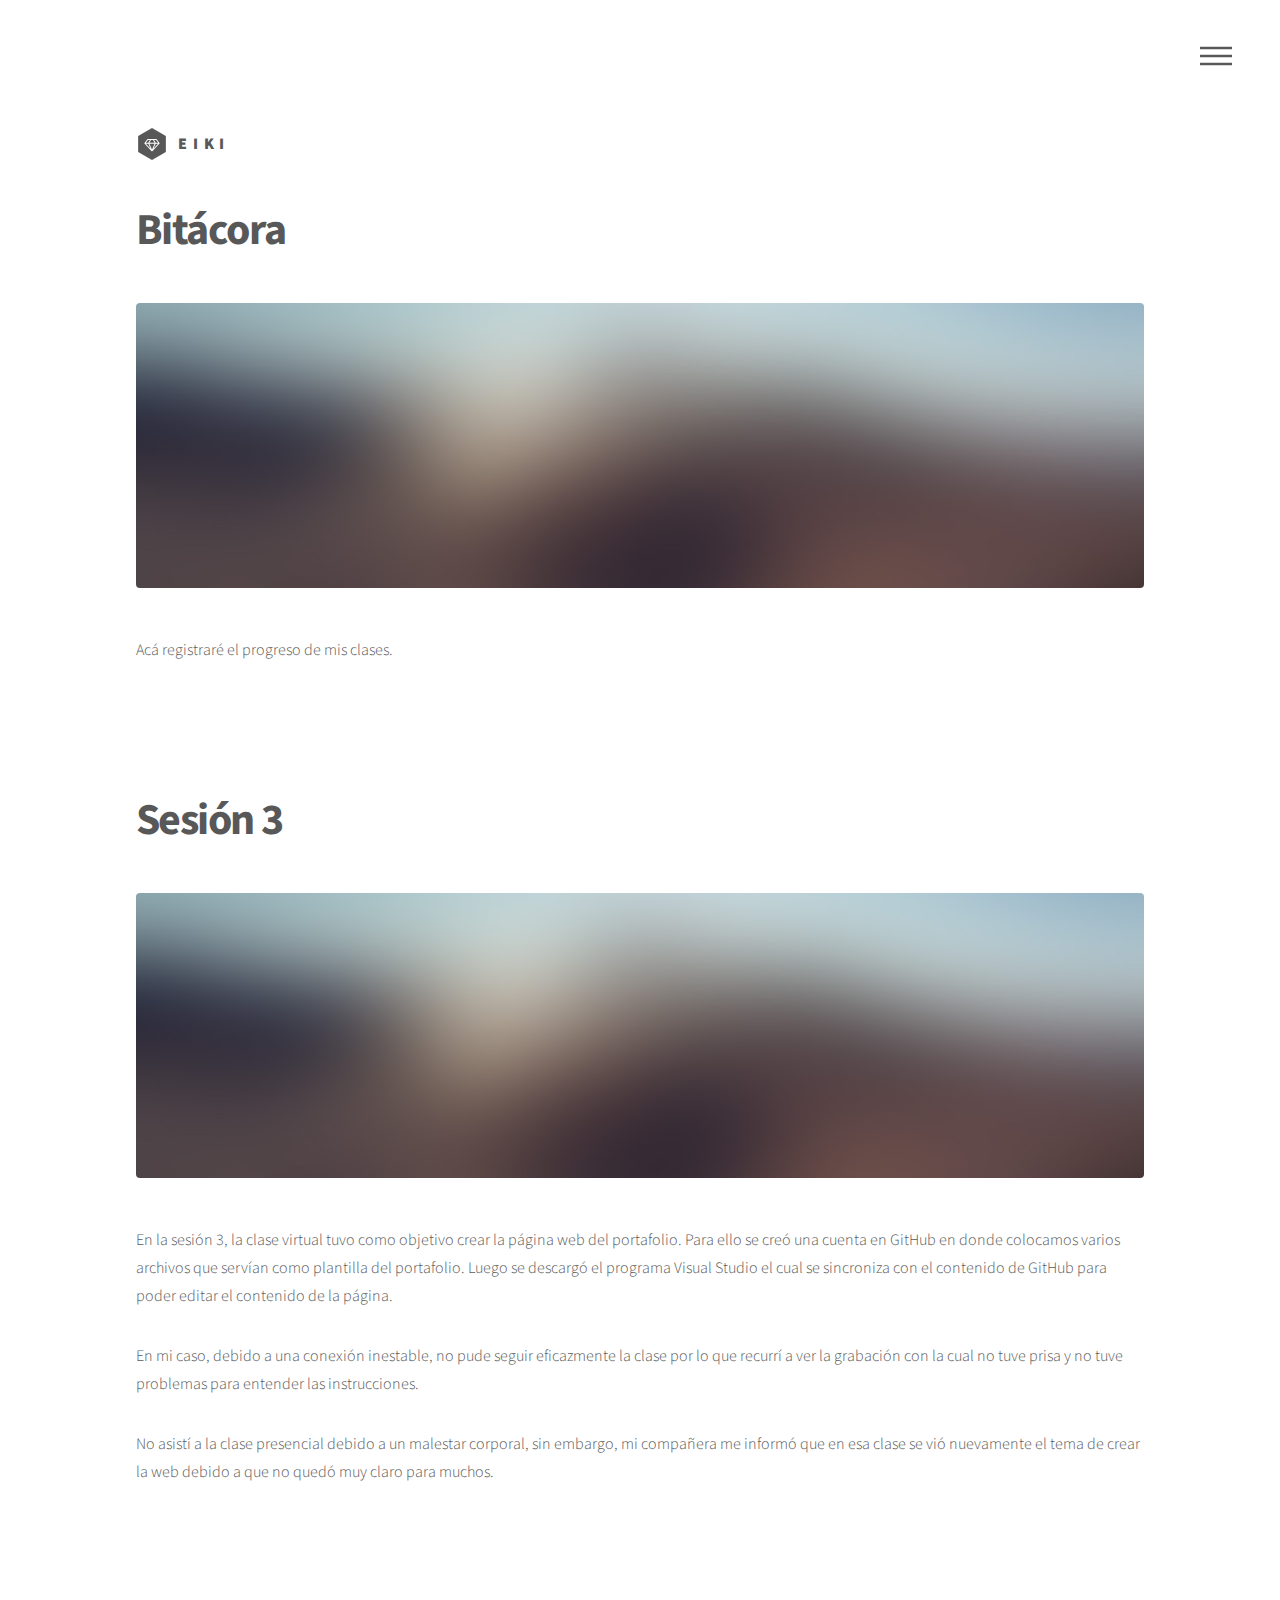
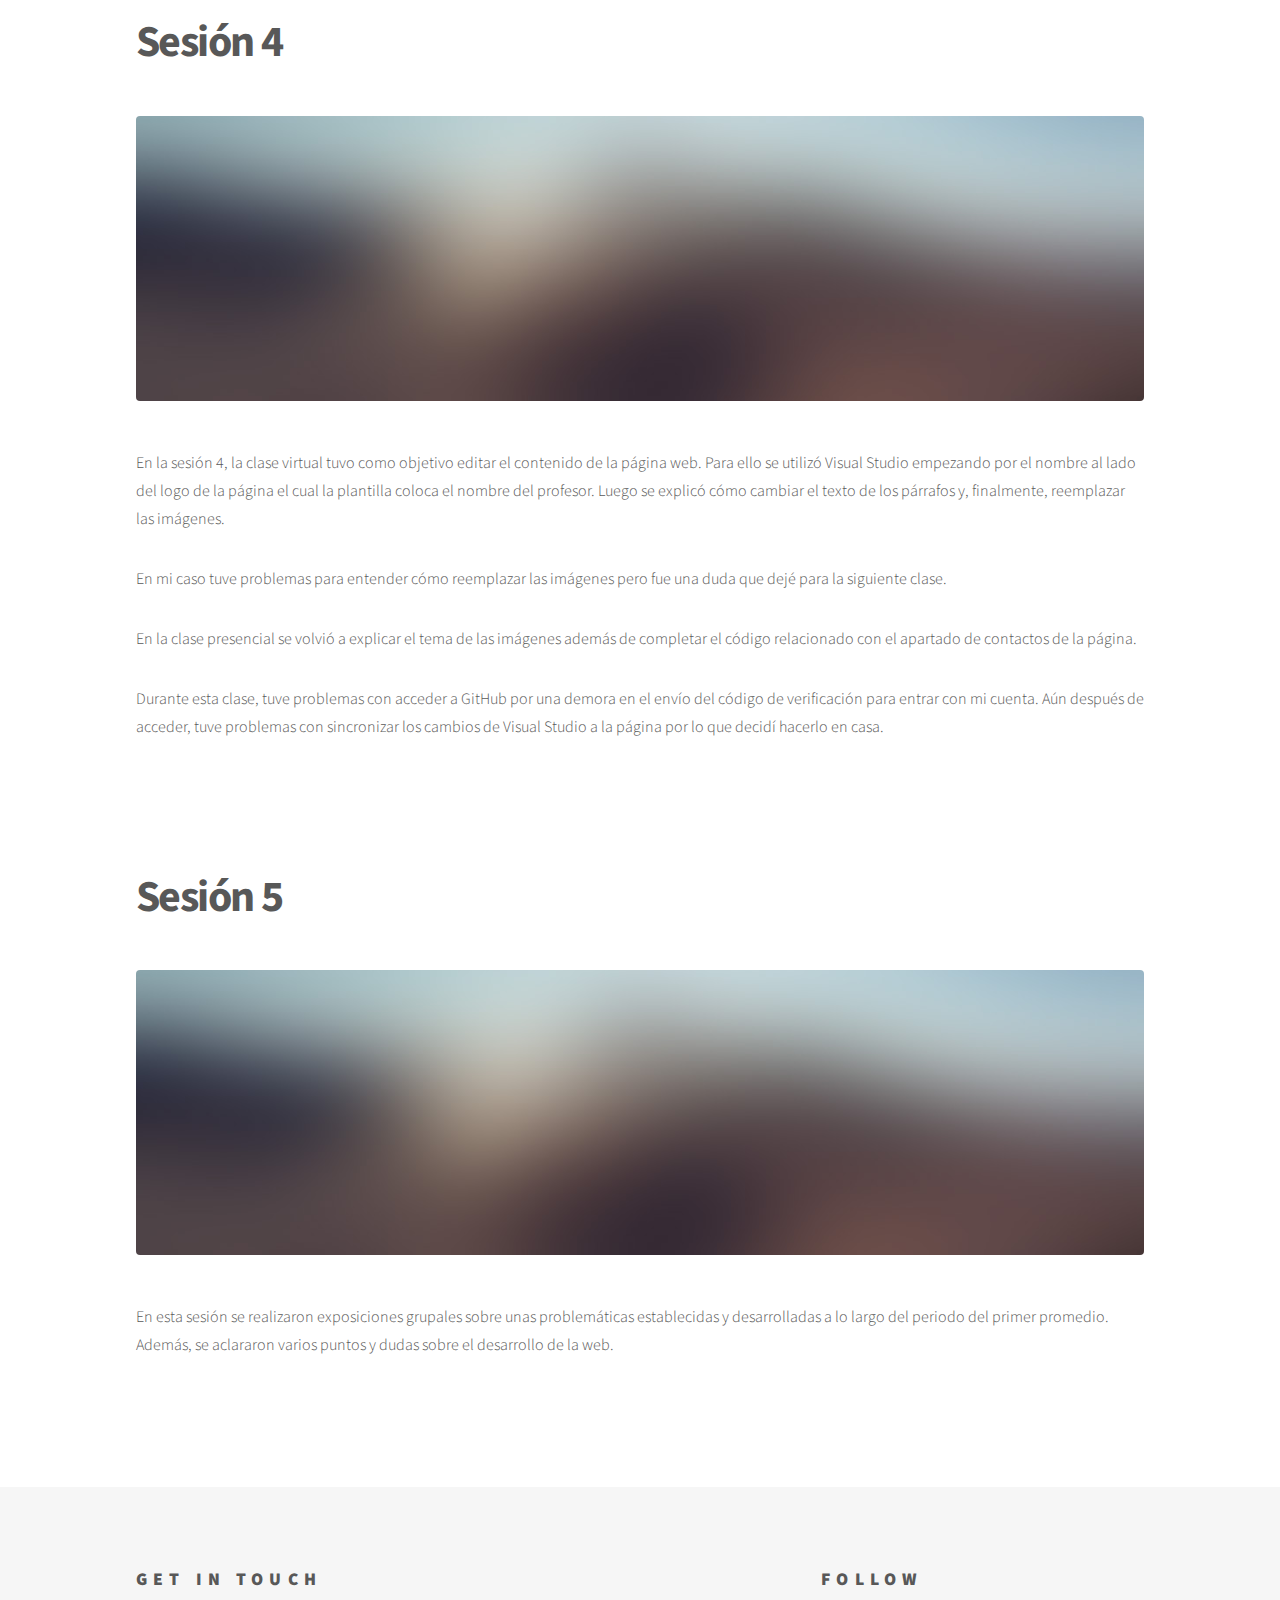
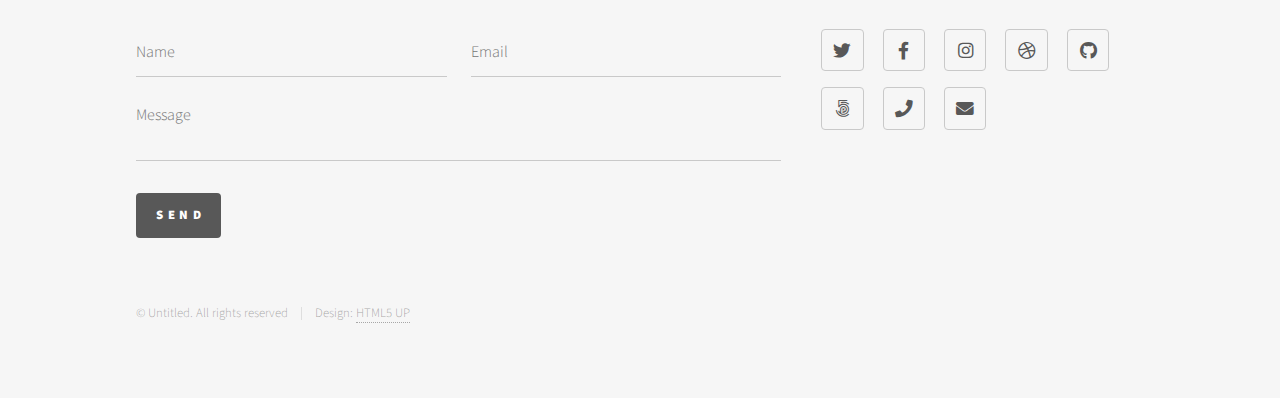
==== Bitácora.html @ edc9b275 "a" ====
<!DOCTYPE HTML>
<!--
	Phantom by HTML5 UP
	html5up.net | @ajlkn
	Free for personal and commercial use under the CCA 3.0 license (html5up.net/license)
-->
<html>
	<head>
		<title>Bitácora</title>
		<meta charset="utf-8" />
		<meta name="viewport" content="width=device-width, initial-scale=1, user-scalable=no" />
		<link rel="stylesheet" href="assets/css/main.css" />
		<noscript><link rel="stylesheet" href="assets/css/noscript.css" /></noscript>
	</head>
	<body class="is-preload">
		<!-- Wrapper -->
			<div id="wrapper">

				<!-- Header -->
					<header id="header">
						<div class="inner">

							<!-- Logo -->
								<a href="index.html" class="logo">
									<span class="symbol"><img src="images/logo.svg" alt="" /></span><span class="title">EIKI</span>
								</a>

							<!-- Nav -->
								<nav>
									<ul>
										<li><a href="#menu">Menu</a></li>
									</ul>
								</nav>

						</div>
					</header>

				<!-- Menu -->
					<nav id="menu">
						<h2>Menu</h2>
						<ul>
							<li><a href="index.html">Home</a></li>
							<li><a href="sobremi.html">Sobre mi</a></li>
							<li><a href="Bitácora.html">Bitácora</a></li>
							<li><a href="Proyectos.html">Proyectos</a></li>
							<li><a href="Contacto.html">Contacto</a></li>
						</ul>
					</nav>

				<!-- Main -->
					<div id="main">
						<div class="inner">
							<h1>Bitácora</h1>
							<span class="image main"><img src="images/pic13.jpg" alt="" /></span>
							<p>Acá registraré el progreso de mis clases.</p>
						</div>
					</div>
					<!-- Main -->
					<div id="main">
						<div class="inner">
							<h1>Sesión 3</h1>
							<span class="image main"><img src="images/pic13.jpg" alt="" /></span>
							<p>En la sesión 3, la clase virtual tuvo como objetivo crear la página web del portafolio. Para ello se creó una cuenta en GitHub en donde colocamos varios archivos que servían como plantilla del portafolio. Luego se descargó el programa Visual Studio el cual se sincroniza con el contenido de GitHub para poder editar el contenido de la página. </p>
							<p>En mi caso, debido a una conexión inestable, no pude seguir eficazmente la clase por lo que recurrí a ver la grabación con la cual no tuve prisa y no tuve problemas para entender las instrucciones.</p>
							<p>No asistí a la clase presencial debido a un malestar corporal, sin embargo, mi compañera me informó que en esa clase se vió nuevamente el tema de crear la web debido a que no quedó muy claro para muchos.	</p>
						</div>
					</div>
					<!-- Main -->
					<div id="main">
						<div class="inner">
							<h1>Sesión 4</h1>
							<span class="image main"><img src="images/pic13.jpg" alt="" /></span>
							<p>En la sesión 4, la clase virtual tuvo como objetivo editar el contenido de la página web. Para ello se utilizó Visual Studio empezando por el nombre al lado del logo de la página el cual la plantilla coloca el nombre del profesor. Luego se explicó cómo cambiar el texto de los párrafos y, finalmente, reemplazar las imágenes.</p>
							<p>En mi caso tuve problemas para entender cómo reemplazar las imágenes pero fue una duda que dejé para la siguiente clase.</p>
							<p>En la clase presencial se volvió a explicar el tema de las imágenes además de completar el código relacionado con el apartado de contactos de la página.</p>
							<p>Durante esta clase, tuve problemas con acceder a GitHub por una demora en el envío del código de verificación para entrar con mi cuenta. Aún después de acceder, tuve problemas con sincronizar los cambios de Visual Studio a la página por lo que decidí hacerlo en casa.</p>
						</div>
					</div>
					<!-- Main -->
					<div id="main">
						<div class="inner">
							<h1>Sesión 5</h1>
							<span class="image main"><img src="images/pic13.jpg" alt="" /></span>
							<p>En esta sesión se realizaron exposiciones grupales sobre unas problemáticas establecidas y desarrolladas a lo largo del periodo del primer promedio. Además, se aclararon varios puntos y dudas sobre el desarrollo de la web.</p>
						</div>
					</div>

				<!-- Footer -->
					<footer id="footer">
						<div class="inner">
							<section>
								<h2>Get in touch</h2>
								<form method="post" action="#">
									<div class="fields">
										<div class="field half">
											<input type="text" name="name" id="name" placeholder="Name" />
										</div>
										<div class="field half">
											<input type="email" name="email" id="email" placeholder="Email" />
										</div>
										<div class="field">
											<textarea name="message" id="message" placeholder="Message"></textarea>
										</div>
									</div>
									<ul class="actions">
										<li><input type="submit" value="Send" class="primary" /></li>
									</ul>
								</form>
							</section>
							<section>
								<h2>Follow</h2>
								<ul class="icons">
									<li><a href="#" class="icon brands style2 fa-twitter"><span class="label">Twitter</span></a></li>
									<li><a href="#" class="icon brands style2 fa-facebook-f"><span class="label">Facebook</span></a></li>
									<li><a href="#" class="icon brands style2 fa-instagram"><span class="label">Instagram</span></a></li>
									<li><a href="#" class="icon brands style2 fa-dribbble"><span class="label">Dribbble</span></a></li>
									<li><a href="#" class="icon brands style2 fa-github"><span class="label">GitHub</span></a></li>
									<li><a href="#" class="icon brands style2 fa-500px"><span class="label">500px</span></a></li>
									<li><a href="#" class="icon solid style2 fa-phone"><span class="label">Phone</span></a></li>
									<li><a href="#" class="icon solid style2 fa-envelope"><span class="label">Email</span></a></li>
								</ul>
							</section>
							<ul class="copyright">
								<li>&copy; Untitled. All rights reserved</li><li>Design: <a href="http://html5up.net">HTML5 UP</a></li>
							</ul>
						</div>
					</footer>

			</div>

		<!-- Scripts -->
			<script src="assets/js/jquery.min.js"></script>
			<script src="assets/js/browser.min.js"></script>
			<script src="assets/js/breakpoints.min.js"></script>
			<script src="assets/js/util.js"></script>
			<script src="assets/js/main.js"></script>

	</body>
</html>
---- assets/css/main.css ----
@import url(fontawesome-all.min.css);
@import url("https://fonts.googleapis.com/css?family=Source+Sans+Pro:300,700,900");

/*
	Phantom by HTML5 UP
	html5up.net | @ajlkn
	Free for personal and commercial use under the CCA 3.0 license (html5up.net/license)
*/

html, body, div, span, applet, object,
iframe, h1, h2, h3, h4, h5, h6, p, blockquote,
pre, a, abbr, acronym, address, big, cite,
code, del, dfn, em, img, ins, kbd, q, s, samp,
small, strike, strong, sub, sup, tt, var, b,
u, i, center, dl, dt, dd, ol, ul, li, fieldset,
form, label, legend, table, caption, tbody,
tfoot, thead, tr, th, td, article, aside,
canvas, details, embed, figure, figcaption,
footer, header, hgroup, menu, nav, output, ruby,
section, summary, time, mark, audio, video {
	margin: 0;
	padding: 0;
	border: 0;
	font-size: 100%;
	font: inherit;
	vertical-align: baseline;}

article, aside, details, figcaption, figure,
footer, header, hgroup, menu, nav, section {
	display: block;}

body {
	line-height: 1;
}

ol, ul {
	list-style: none;
}

blockquote, q {
	quotes: none;
}

	blockquote:before, blockquote:after, q:before, q:after {
		content: '';
		content: none;
	}

table {
	border-collapse: collapse;
	border-spacing: 0;
}

body {
	-webkit-text-size-adjust: none;
}

mark {
	background-color: transparent;
	color: inherit;
}

input::-moz-focus-inner {
	border: 0;
	padding: 0;
}

input, select, textarea {
	-moz-appearance: none;
	-webkit-appearance: none;
	-ms-appearance: none;
	appearance: none;
}

/* Basic */

	@-ms-viewport {
		width: device-width;
	}

	body {
		-ms-overflow-style: scrollbar;
	}

	@media screen and (max-width: 480px) {

		html, body {
			min-width: 320px;
		}

	}

	html {
		box-sizing: border-box;
	}

	*, *:before, *:after {
		box-sizing: inherit;
	}

	body {
		background: #ffffff;
	}

		body.is-preload *, body.is-preload *:before, body.is-preload *:after {
			-moz-animation: none !important;
			-webkit-animation: none !important;
			-ms-animation: none !important;
			animation: none !important;
			-moz-transition: none !important;
			-webkit-transition: none !important;
			-ms-transition: none !important;
			transition: none !important;
		}

/* Type */

	body, input, select, textarea {
		color: #585858;
		font-family: "Source Sans Pro", Helvetica, sans-serif;
		font-size: 16pt;
		font-weight: 300;
		line-height: 1.75;
	}

		@media screen and (max-width: 1680px) {

			body, input, select, textarea {
				font-size: 14pt;
			}

		}

		@media screen and (max-width: 1280px) {

			body, input, select, textarea {
				font-size: 12pt;
			}

		}

	a {
		-moz-transition: border-bottom-color 0.2s ease, color 0.2s ease;
		-webkit-transition: border-bottom-color 0.2s ease, color 0.2s ease;
		-ms-transition: border-bottom-color 0.2s ease, color 0.2s ease;
		transition: border-bottom-color 0.2s ease, color 0.2s ease;
		text-decoration: none;
		color: #585858;
		border-bottom: dotted 1px rgba(88, 88, 88, 0.5);
	}

		a:hover {
			border-bottom-color: transparent;
			color: #f2849e !important;
		}

	strong, b {
		font-weight: 900;
	}

	em, i {
		font-style: italic;
	}

	p {
		margin: 0 0 2em 0;
	}

	h1 {
		font-size: 2.75em;
		font-weight: 700;
		line-height: 1.3;
		margin: 0 0 1em 0;
		letter-spacing: -0.035em;
	}

		h1 a {
			color: inherit;
		}

		@media screen and (max-width: 736px) {

			h1 {
				font-size: 2em;
				margin: 0 0 1em 0;
			}

		}

		@media screen and (max-width: 360px) {

			h1 {
				font-size: 1.75em;
			}

		}

	h2, h3, h4, h5, h6 {
		font-weight: 900;
		line-height: 1.5;
		margin: 0 0 2em 0;
		text-transform: uppercase;
		letter-spacing: 0.35em;
	}

		h2 a, h3 a, h4 a, h5 a, h6 a {
			color: inherit;
		}

	h2 {
		font-size: 1.1em;
	}

	h3 {
		font-size: 1em;
	}

	h4 {
		font-size: 0.8em;
	}

	h5 {
		font-size: 0.8em;
	}

	h6 {
		font-size: 0.8em;
	}

	@media screen and (max-width: 980px) {

		h1 br, h2 br, h3 br, h4 br, h5 br, h6 br {
			display: none;
		}

	}

	@media screen and (max-width: 736px) {

		h2 {
			font-size: 1em;
		}

		h3 {
			font-size: 0.8em;
		}

	}

	sub {
		font-size: 0.8em;
		position: relative;
		top: 0.5em;
	}

	sup {
		font-size: 0.8em;
		position: relative;
		top: -0.5em;
	}

	blockquote {
		border-left: solid 4px #c9c9c9;
		font-style: italic;
		margin: 0 0 2em 0;
		padding: 0.5em 0 0.5em 2em;
	}

	code {
		background: rgba(144, 144, 144, 0.075);
		border-radius: 4px;
		border: solid 1px #c9c9c9;
		font-family: "Courier New", monospace;
		font-size: 0.9em;
		margin: 0 0.25em;
		padding: 0.25em 0.65em;
	}

	pre {
		-webkit-overflow-scrolling: touch;
		font-family: "Courier New", monospace;
		font-size: 0.9em;
		margin: 0 0 2em 0;
	}

		pre code {
			display: block;
			line-height: 1.75;
			padding: 1em 1.5em;
			overflow-x: auto;
		}

	hr {
		border: 0;
		border-bottom: solid 1px #c9c9c9;
		margin: 2em 0;
	}

		hr.major {
			margin: 3em 0;
		}

	.align-left {
		text-align: left;
	}

	.align-center {
		text-align: center;
	}

	.align-right {
		text-align: right;
	}

/* Row */

	.row {
		display: flex;
		flex-wrap: wrap;
		box-sizing: border-box;
		align-items: stretch;
	}

		.row > * {
			box-sizing: border-box;
		}

		.row.gtr-uniform > * > :last-child {
			margin-bottom: 0;
		}

		.row.aln-left {
			justify-content: flex-start;
		}

		.row.aln-center {
			justify-content: center;
		}

		.row.aln-right {
			justify-content: flex-end;
		}

		.row.aln-top {
			align-items: flex-start;
		}

		.row.aln-middle {
			align-items: center;
		}

		.row.aln-bottom {
			align-items: flex-end;
		}

		.row > .imp {
			order: -1;
		}

		.row > .col-1 {
			width: 8.33333%;
		}

		.row > .off-1 {
			margin-left: 8.33333%;
		}

		.row > .col-2 {
			width: 16.66667%;
		}

		.row > .off-2 {
			margin-left: 16.66667%;
		}

		.row > .col-3 {
			width: 25%;
		}

		.row > .off-3 {
			margin-left: 25%;
		}

		.row > .col-4 {
			width: 33.33333%;
		}

		.row > .off-4 {
			margin-left: 33.33333%;
		}

		.row > .col-5 {
			width: 41.66667%;
		}

		.row > .off-5 {
			margin-left: 41.66667%;
		}

		.row > .col-6 {
			width: 50%;
		}

		.row > .off-6 {
			margin-left: 50%;
		}

		.row > .col-7 {
			width: 58.33333%;
		}

		.row > .off-7 {
			margin-left: 58.33333%;
		}

		.row > .col-8 {
			width: 66.66667%;
		}

		.row > .off-8 {
			margin-left: 66.66667%;
		}

		.row > .col-9 {
			width: 75%;
		}

		.row > .off-9 {
			margin-left: 75%;
		}

		.row > .col-10 {
			width: 83.33333%;
		}

		.row > .off-10 {
			margin-left: 83.33333%;
		}

		.row > .col-11 {
			width: 91.66667%;
		}

		.row > .off-11 {
			margin-left: 91.66667%;
		}

		.row > .col-12 {
			width: 100%;
		}

		.row > .off-12 {
			margin-left: 100%;
		}

		.row.gtr-0 {
			margin-top: 0;
			margin-left: 0em;
		}

			.row.gtr-0 > * {
				padding: 0 0 0 0em;
			}

			.row.gtr-0.gtr-uniform {
				margin-top: 0em;
			}

				.row.gtr-0.gtr-uniform > * {
					padding-top: 0em;
				}

		.row.gtr-25 {
			margin-top: 0;
			margin-left: -0.5em;
		}

			.row.gtr-25 > * {
				padding: 0 0 0 0.5em;
			}

			.row.gtr-25.gtr-uniform {
				margin-top: -0.5em;
			}

				.row.gtr-25.gtr-uniform > * {
					padding-top: 0.5em;
				}

		.row.gtr-50 {
			margin-top: 0;
			margin-left: -1em;
		}

			.row.gtr-50 > * {
				padding: 0 0 0 1em;
			}

			.row.gtr-50.gtr-uniform {
				margin-top: -1em;
			}

				.row.gtr-50.gtr-uniform > * {
					padding-top: 1em;
				}

		.row {
			margin-top: 0;
			margin-left: -2em;
		}

			.row > * {
				padding: 0 0 0 2em;
			}

			.row.gtr-uniform {
				margin-top: -2em;
			}

				.row.gtr-uniform > * {
					padding-top: 2em;
				}

		.row.gtr-150 {
			margin-top: 0;
			margin-left: -3em;
		}

			.row.gtr-150 > * {
				padding: 0 0 0 3em;
			}

			.row.gtr-150.gtr-uniform {
				margin-top: -3em;
			}

				.row.gtr-150.gtr-uniform > * {
					padding-top: 3em;
				}

		.row.gtr-200 {
			margin-top: 0;
			margin-left: -4em;
		}

			.row.gtr-200 > * {
				padding: 0 0 0 4em;
			}

			.row.gtr-200.gtr-uniform {
				margin-top: -4em;
			}

				.row.gtr-200.gtr-uniform > * {
					padding-top: 4em;
				}

		@media screen and (max-width: 1680px) {

			.row {
				display: flex;
				flex-wrap: wrap;
				box-sizing: border-box;
				align-items: stretch;
			}

				.row > * {
					box-sizing: border-box;
				}

				.row.gtr-uniform > * > :last-child {
					margin-bottom: 0;
				}

				.row.aln-left {
					justify-content: flex-start;
				}

				.row.aln-center {
					justify-content: center;
				}

				.row.aln-right {
					justify-content: flex-end;
				}

				.row.aln-top {
					align-items: flex-start;
				}

				.row.aln-middle {
					align-items: center;
				}

				.row.aln-bottom {
					align-items: flex-end;
				}

				.row > .imp-xlarge {
					order: -1;
				}

				.row > .col-1-xlarge {
					width: 8.33333%;
				}

				.row > .off-1-xlarge {
					margin-left: 8.33333%;
				}

				.row > .col-2-xlarge {
					width: 16.66667%;
				}

				.row > .off-2-xlarge {
					margin-left: 16.66667%;
				}

				.row > .col-3-xlarge {
					width: 25%;
				}

				.row > .off-3-xlarge {
					margin-left: 25%;
				}

				.row > .col-4-xlarge {
					width: 33.33333%;
				}

				.row > .off-4-xlarge {
					margin-left: 33.33333%;
				}

				.row > .col-5-xlarge {
					width: 41.66667%;
				}

				.row > .off-5-xlarge {
					margin-left: 41.66667%;
				}

				.row > .col-6-xlarge {
					width: 50%;
				}

				.row > .off-6-xlarge {
					margin-left: 50%;
				}

				.row > .col-7-xlarge {
					width: 58.33333%;
				}

				.row > .off-7-xlarge {
					margin-left: 58.33333%;
				}

				.row > .col-8-xlarge {
					width: 66.66667%;
				}

				.row > .off-8-xlarge {
					margin-left: 66.66667%;
				}

				.row > .col-9-xlarge {
					width: 75%;
				}

				.row > .off-9-xlarge {
					margin-left: 75%;
				}

				.row > .col-10-xlarge {
					width: 83.33333%;
				}

				.row > .off-10-xlarge {
					margin-left: 83.33333%;
				}

				.row > .col-11-xlarge {
					width: 91.66667%;
				}

				.row > .off-11-xlarge {
					margin-left: 91.66667%;
				}

				.row > .col-12-xlarge {
					width: 100%;
				}

				.row > .off-12-xlarge {
					margin-left: 100%;
				}

				.row.gtr-0 {
					margin-top: 0;
					margin-left: 0em;
				}

					.row.gtr-0 > * {
						padding: 0 0 0 0em;
					}

					.row.gtr-0.gtr-uniform {
						margin-top: 0em;
					}

						.row.gtr-0.gtr-uniform > * {
							padding-top: 0em;
						}

				.row.gtr-25 {
					margin-top: 0;
					margin-left: -0.5em;
				}

					.row.gtr-25 > * {
						padding: 0 0 0 0.5em;
					}

					.row.gtr-25.gtr-uniform {
						margin-top: -0.5em;
					}

						.row.gtr-25.gtr-uniform > * {
							padding-top: 0.5em;
						}

				.row.gtr-50 {
					margin-top: 0;
					margin-left: -1em;
				}

					.row.gtr-50 > * {
						padding: 0 0 0 1em;
					}

					.row.gtr-50.gtr-uniform {
						margin-top: -1em;
					}

						.row.gtr-50.gtr-uniform > * {
							padding-top: 1em;
						}

				.row {
					margin-top: 0;
					margin-left: -2em;
				}

					.row > * {
						padding: 0 0 0 2em;
					}

					.row.gtr-uniform {
						margin-top: -2em;
					}

						.row.gtr-uniform > * {
							padding-top: 2em;
						}

				.row.gtr-150 {
					margin-top: 0;
					margin-left: -3em;
				}

					.row.gtr-150 > * {
						padding: 0 0 0 3em;
					}

					.row.gtr-150.gtr-uniform {
						margin-top: -3em;
					}

						.row.gtr-150.gtr-uniform > * {
							padding-top: 3em;
						}

				.row.gtr-200 {
					margin-top: 0;
					margin-left: -4em;
				}

					.row.gtr-200 > * {
						padding: 0 0 0 4em;
					}

					.row.gtr-200.gtr-uniform {
						margin-top: -4em;
					}

						.row.gtr-200.gtr-uniform > * {
							padding-top: 4em;
						}

		}

		@media screen and (max-width: 1280px) {

			.row {
				display: flex;
				flex-wrap: wrap;
				box-sizing: border-box;
				align-items: stretch;
			}

				.row > * {
					box-sizing: border-box;
				}

				.row.gtr-uniform > * > :last-child {
					margin-bottom: 0;
				}

				.row.aln-left {
					justify-content: flex-start;
				}

				.row.aln-center {
					justify-content: center;
				}

				.row.aln-right {
					justify-content: flex-end;
				}

				.row.aln-top {
					align-items: flex-start;
				}

				.row.aln-middle {
					align-items: center;
				}

				.row.aln-bottom {
					align-items: flex-end;
				}

				.row > .imp-large {
					order: -1;
				}

				.row > .col-1-large {
					width: 8.33333%;
				}

				.row > .off-1-large {
					margin-left: 8.33333%;
				}

				.row > .col-2-large {
					width: 16.66667%;
				}

				.row > .off-2-large {
					margin-left: 16.66667%;
				}

				.row > .col-3-large {
					width: 25%;
				}

				.row > .off-3-large {
					margin-left: 25%;
				}

				.row > .col-4-large {
					width: 33.33333%;
				}

				.row > .off-4-large {
					margin-left: 33.33333%;
				}

				.row > .col-5-large {
					width: 41.66667%;
				}

				.row > .off-5-large {
					margin-left: 41.66667%;
				}

				.row > .col-6-large {
					width: 50%;
				}

				.row > .off-6-large {
					margin-left: 50%;
				}

				.row > .col-7-large {
					width: 58.33333%;
				}

				.row > .off-7-large {
					margin-left: 58.33333%;
				}

				.row > .col-8-large {
					width: 66.66667%;
				}

				.row > .off-8-large {
					margin-left: 66.66667%;
				}

				.row > .col-9-large {
					width: 75%;
				}

				.row > .off-9-large {
					margin-left: 75%;
				}

				.row > .col-10-large {
					width: 83.33333%;
				}

				.row > .off-10-large {
					margin-left: 83.33333%;
				}

				.row > .col-11-large {
					width: 91.66667%;
				}

				.row > .off-11-large {
					margin-left: 91.66667%;
				}

				.row > .col-12-large {
					width: 100%;
				}

				.row > .off-12-large {
					margin-left: 100%;
				}

				.row.gtr-0 {
					margin-top: 0;
					margin-left: 0em;
				}

					.row.gtr-0 > * {
						padding: 0 0 0 0em;
					}

					.row.gtr-0.gtr-uniform {
						margin-top: 0em;
					}

						.row.gtr-0.gtr-uniform > * {
							padding-top: 0em;
						}

				.row.gtr-25 {
					margin-top: 0;
					margin-left: -0.5em;
				}

					.row.gtr-25 > * {
						padding: 0 0 0 0.5em;
					}

					.row.gtr-25.gtr-uniform {
						margin-top: -0.5em;
					}

						.row.gtr-25.gtr-uniform > * {
							padding-top: 0.5em;
						}

				.row.gtr-50 {
					margin-top: 0;
					margin-left: -1em;
				}

					.row.gtr-50 > * {
						padding: 0 0 0 1em;
					}

					.row.gtr-50.gtr-uniform {
						margin-top: -1em;
					}

						.row.gtr-50.gtr-uniform > * {
							padding-top: 1em;
						}

				.row {
					margin-top: 0;
					margin-left: -2em;
				}

					.row > * {
						padding: 0 0 0 2em;
					}

					.row.gtr-uniform {
						margin-top: -2em;
					}

						.row.gtr-uniform > * {
							padding-top: 2em;
						}

				.row.gtr-150 {
					margin-top: 0;
					margin-left: -3em;
				}

					.row.gtr-150 > * {
						padding: 0 0 0 3em;
					}

					.row.gtr-150.gtr-uniform {
						margin-top: -3em;
					}

						.row.gtr-150.gtr-uniform > * {
							padding-top: 3em;
						}

				.row.gtr-200 {
					margin-top: 0;
					margin-left: -4em;
				}

					.row.gtr-200 > * {
						padding: 0 0 0 4em;
					}

					.row.gtr-200.gtr-uniform {
						margin-top: -4em;
					}

						.row.gtr-200.gtr-uniform > * {
							padding-top: 4em;
						}

		}

		@media screen and (max-width: 980px) {

			.row {
				display: flex;
				flex-wrap: wrap;
				box-sizing: border-box;
				align-items: stretch;
			}

				.row > * {
					box-sizing: border-box;
				}

				.row.gtr-uniform > * > :last-child {
					margin-bottom: 0;
				}

				.row.aln-left {
					justify-content: flex-start;
				}

				.row.aln-center {
					justify-content: center;
				}

				.row.aln-right {
					justify-content: flex-end;
				}

				.row.aln-top {
					align-items: flex-start;
				}

				.row.aln-middle {
					align-items: center;
				}

				.row.aln-bottom {
					align-items: flex-end;
				}

				.row > .imp-medium {
					order: -1;
				}

				.row > .col-1-medium {
					width: 8.33333%;
				}

				.row > .off-1-medium {
					margin-left: 8.33333%;
				}

				.row > .col-2-medium {
					width: 16.66667%;
				}

				.row > .off-2-medium {
					margin-left: 16.66667%;
				}

				.row > .col-3-medium {
					width: 25%;
				}

				.row > .off-3-medium {
					margin-left: 25%;
				}

				.row > .col-4-medium {
					width: 33.33333%;
				}

				.row > .off-4-medium {
					margin-left: 33.33333%;
				}

				.row > .col-5-medium {
					width: 41.66667%;
				}

				.row > .off-5-medium {
					margin-left: 41.66667%;
				}

				.row > .col-6-medium {
					width: 50%;
				}

				.row > .off-6-medium {
					margin-left: 50%;
				}

				.row > .col-7-medium {
					width: 58.33333%;
				}

				.row > .off-7-medium {
					margin-left: 58.33333%;
				}

				.row > .col-8-medium {
					width: 66.66667%;
				}

				.row > .off-8-medium {
					margin-left: 66.66667%;
				}

				.row > .col-9-medium {
					width: 75%;
				}

				.row > .off-9-medium {
					margin-left: 75%;
				}

				.row > .col-10-medium {
					width: 83.33333%;
				}

				.row > .off-10-medium {
					margin-left: 83.33333%;
				}

				.row > .col-11-medium {
					width: 91.66667%;
				}

				.row > .off-11-medium {
					margin-left: 91.66667%;
				}

				.row > .col-12-medium {
					width: 100%;
				}

				.row > .off-12-medium {
					margin-left: 100%;
				}

				.row.gtr-0 {
					margin-top: 0;
					margin-left: 0em;
				}

					.row.gtr-0 > * {
						padding: 0 0 0 0em;
					}

					.row.gtr-0.gtr-uniform {
						margin-top: 0em;
					}

						.row.gtr-0.gtr-uniform > * {
							padding-top: 0em;
						}

				.row.gtr-25 {
					margin-top: 0;
					margin-left: -0.375em;
				}

					.row.gtr-25 > * {
						padding: 0 0 0 0.375em;
					}

					.row.gtr-25.gtr-uniform {
						margin-top: -0.375em;
					}

						.row.gtr-25.gtr-uniform > * {
							padding-top: 0.375em;
						}

				.row.gtr-50 {
					margin-top: 0;
					margin-left: -0.75em;
				}

					.row.gtr-50 > * {
						padding: 0 0 0 0.75em;
					}

					.row.gtr-50.gtr-uniform {
						margin-top: -0.75em;
					}

						.row.gtr-50.gtr-uniform > * {
							padding-top: 0.75em;
						}

				.row {
					margin-top: 0;
					margin-left: -1.5em;
				}

					.row > * {
						padding: 0 0 0 1.5em;
					}

					.row.gtr-uniform {
						margin-top: -1.5em;
					}

						.row.gtr-uniform > * {
							padding-top: 1.5em;
						}

				.row.gtr-150 {
					margin-top: 0;
					margin-left: -2.25em;
				}

					.row.gtr-150 > * {
						padding: 0 0 0 2.25em;
					}

					.row.gtr-150.gtr-uniform {
						margin-top: -2.25em;
					}

						.row.gtr-150.gtr-uniform > * {
							padding-top: 2.25em;
						}

				.row.gtr-200 {
					margin-top: 0;
					margin-left: -3em;
				}

					.row.gtr-200 > * {
						padding: 0 0 0 3em;
					}

					.row.gtr-200.gtr-uniform {
						margin-top: -3em;
					}

						.row.gtr-200.gtr-uniform > * {
							padding-top: 3em;
						}

		}

		@media screen and (max-width: 736px) {

			.row {
				display: flex;
				flex-wrap: wrap;
				box-sizing: border-box;
				align-items: stretch;
			}

				.row > * {
					box-sizing: border-box;
				}

				.row.gtr-uniform > * > :last-child {
					margin-bottom: 0;
				}

				.row.aln-left {
					justify-content: flex-start;
				}

				.row.aln-center {
					justify-content: center;
				}

				.row.aln-right {
					justify-content: flex-end;
				}

				.row.aln-top {
					align-items: flex-start;
				}

				.row.aln-middle {
					align-items: center;
				}

				.row.aln-bottom {
					align-items: flex-end;
				}

				.row > .imp-small {
					order: -1;
				}

				.row > .col-1-small {
					width: 8.33333%;
				}

				.row > .off-1-small {
					margin-left: 8.33333%;
				}

				.row > .col-2-small {
					width: 16.66667%;
				}

				.row > .off-2-small {
					margin-left: 16.66667%;
				}

				.row > .col-3-small {
					width: 25%;
				}

				.row > .off-3-small {
					margin-left: 25%;
				}

				.row > .col-4-small {
					width: 33.33333%;
				}

				.row > .off-4-small {
					margin-left: 33.33333%;
				}

				.row > .col-5-small {
					width: 41.66667%;
				}

				.row > .off-5-small {
					margin-left: 41.66667%;
				}

				.row > .col-6-small {
					width: 50%;
				}

				.row > .off-6-small {
					margin-left: 50%;
				}

				.row > .col-7-small {
					width: 58.33333%;
				}

				.row > .off-7-small {
					margin-left: 58.33333%;
				}

				.row > .col-8-small {
					width: 66.66667%;
				}

				.row > .off-8-small {
					margin-left: 66.66667%;
				}

				.row > .col-9-small {
					width: 75%;
				}

				.row > .off-9-small {
					margin-left: 75%;
				}

				.row > .col-10-small {
					width: 83.33333%;
				}

				.row > .off-10-small {
					margin-left: 83.33333%;
				}

				.row > .col-11-small {
					width: 91.66667%;
				}

				.row > .off-11-small {
					margin-left: 91.66667%;
				}

				.row > .col-12-small {
					width: 100%;
				}

				.row > .off-12-small {
					margin-left: 100%;
				}

				.row.gtr-0 {
					margin-top: 0;
					margin-left: 0em;
				}

					.row.gtr-0 > * {
						padding: 0 0 0 0em;
					}

					.row.gtr-0.gtr-uniform {
						margin-top: 0em;
					}

						.row.gtr-0.gtr-uniform > * {
							padding-top: 0em;
						}

				.row.gtr-25 {
					margin-top: 0;
					margin-left: -0.25em;
				}

					.row.gtr-25 > * {
						padding: 0 0 0 0.25em;
					}

					.row.gtr-25.gtr-uniform {
						margin-top: -0.25em;
					}

						.row.gtr-25.gtr-uniform > * {
							padding-top: 0.25em;
						}

				.row.gtr-50 {
					margin-top: 0;
					margin-left: -0.5em;
				}

					.row.gtr-50 > * {
						padding: 0 0 0 0.5em;
					}

					.row.gtr-50.gtr-uniform {
						margin-top: -0.5em;
					}

						.row.gtr-50.gtr-uniform > * {
							padding-top: 0.5em;
						}

				.row {
					margin-top: 0;
					margin-left: -1em;
				}

					.row > * {
						padding: 0 0 0 1em;
					}

					.row.gtr-uniform {
						margin-top: -1em;
					}

						.row.gtr-uniform > * {
							padding-top: 1em;
						}

				.row.gtr-150 {
					margin-top: 0;
					margin-left: -1.5em;
				}

					.row.gtr-150 > * {
						padding: 0 0 0 1.5em;
					}

					.row.gtr-150.gtr-uniform {
						margin-top: -1.5em;
					}

						.row.gtr-150.gtr-uniform > * {
							padding-top: 1.5em;
						}

				.row.gtr-200 {
					margin-top: 0;
					margin-left: -2em;
				}

					.row.gtr-200 > * {
						padding: 0 0 0 2em;
					}

					.row.gtr-200.gtr-uniform {
						margin-top: -2em;
					}

						.row.gtr-200.gtr-uniform > * {
							padding-top: 2em;
						}

		}

		@media screen and (max-width: 480px) {

			.row {
				display: flex;
				flex-wrap: wrap;
				box-sizing: border-box;
				align-items: stretch;
			}

				.row > * {
					box-sizing: border-box;
				}

				.row.gtr-uniform > * > :last-child {
					margin-bottom: 0;
				}

				.row.aln-left {
					justify-content: flex-start;
				}

				.row.aln-center {
					justify-content: center;
				}

				.row.aln-right {
					justify-content: flex-end;
				}

				.row.aln-top {
					align-items: flex-start;
				}

				.row.aln-middle {
					align-items: center;
				}

				.row.aln-bottom {
					align-items: flex-end;
				}

				.row > .imp-xsmall {
					order: -1;
				}

				.row > .col-1-xsmall {
					width: 8.33333%;
				}

				.row > .off-1-xsmall {
					margin-left: 8.33333%;
				}

				.row > .col-2-xsmall {
					width: 16.66667%;
				}

				.row > .off-2-xsmall {
					margin-left: 16.66667%;
				}

				.row > .col-3-xsmall {
					width: 25%;
				}

				.row > .off-3-xsmall {
					margin-left: 25%;
				}

				.row > .col-4-xsmall {
					width: 33.33333%;
				}

				.row > .off-4-xsmall {
					margin-left: 33.33333%;
				}

				.row > .col-5-xsmall {
					width: 41.66667%;
				}

				.row > .off-5-xsmall {
					margin-left: 41.66667%;
				}

				.row > .col-6-xsmall {
					width: 50%;
				}

				.row > .off-6-xsmall {
					margin-left: 50%;
				}

				.row > .col-7-xsmall {
					width: 58.33333%;
				}

				.row > .off-7-xsmall {
					margin-left: 58.33333%;
				}

				.row > .col-8-xsmall {
					width: 66.66667%;
				}

				.row > .off-8-xsmall {
					margin-left: 66.66667%;
				}

				.row > .col-9-xsmall {
					width: 75%;
				}

				.row > .off-9-xsmall {
					margin-left: 75%;
				}

				.row > .col-10-xsmall {
					width: 83.33333%;
				}

				.row > .off-10-xsmall {
					margin-left: 83.33333%;
				}

				.row > .col-11-xsmall {
					width: 91.66667%;
				}

				.row > .off-11-xsmall {
					margin-left: 91.66667%;
				}

				.row > .col-12-xsmall {
					width: 100%;
				}

				.row > .off-12-xsmall {
					margin-left: 100%;
				}

				.row.gtr-0 {
					margin-top: 0;
					margin-left: 0em;
				}

					.row.gtr-0 > * {
						padding: 0 0 0 0em;
					}

					.row.gtr-0.gtr-uniform {
						margin-top: 0em;
					}

						.row.gtr-0.gtr-uniform > * {
							padding-top: 0em;
						}

				.row.gtr-25 {
					margin-top: 0;
					margin-left: -0.25em;
				}

					.row.gtr-25 > * {
						padding: 0 0 0 0.25em;
					}

					.row.gtr-25.gtr-uniform {
						margin-top: -0.25em;
					}

						.row.gtr-25.gtr-uniform > * {
							padding-top: 0.25em;
						}

				.row.gtr-50 {
					margin-top: 0;
					margin-left: -0.5em;
				}

					.row.gtr-50 > * {
						padding: 0 0 0 0.5em;
					}

					.row.gtr-50.gtr-uniform {
						margin-top: -0.5em;
					}

						.row.gtr-50.gtr-uniform > * {
							padding-top: 0.5em;
						}

				.row {
					margin-top: 0;
					margin-left: -1em;
				}

					.row > * {
						padding: 0 0 0 1em;
					}

					.row.gtr-uniform {
						margin-top: -1em;
					}

						.row.gtr-uniform > * {
							padding-top: 1em;
						}

				.row.gtr-150 {
					margin-top: 0;
					margin-left: -1.5em;
				}

					.row.gtr-150 > * {
						padding: 0 0 0 1.5em;
					}

					.row.gtr-150.gtr-uniform {
						margin-top: -1.5em;
					}

						.row.gtr-150.gtr-uniform > * {
							padding-top: 1.5em;
						}

				.row.gtr-200 {
					margin-top: 0;
					margin-left: -2em;
				}

					.row.gtr-200 > * {
						padding: 0 0 0 2em;
					}

					.row.gtr-200.gtr-uniform {
						margin-top: -2em;
					}

						.row.gtr-200.gtr-uniform > * {
							padding-top: 2em;
						}

		}

/* Section/Article */

	section.special, article.special {
		text-align: center;
	}

	header p {
		margin-top: -1em;
	}

	@media screen and (max-width: 736px) {

		header p {
			margin-top: 0;
		}

	}

/* Icon */

	.icon {
		text-decoration: none;
		border-bottom: none;
		position: relative;
	}

		.icon:before {
			-moz-osx-font-smoothing: grayscale;
			-webkit-font-smoothing: antialiased;
			display: inline-block;
			font-style: normal;
			font-variant: normal;
			text-rendering: auto;
			line-height: 1;
			text-transform: none !important;
			font-family: 'Font Awesome 5 Free';
			font-weight: 400;
		}

		.icon > .label {
			display: none;
		}

		.icon:before {
			line-height: inherit;
		}

		.icon.solid:before {
			font-weight: 900;
		}

		.icon.brands:before {
			font-family: 'Font Awesome 5 Brands';
		}

		.icon.style2 {
			-moz-transition: background-color 0.2s ease-in-out, color 0.2s ease-in-out, border-color 0.2s ease-in-out;
			-webkit-transition: background-color 0.2s ease-in-out, color 0.2s ease-in-out, border-color 0.2s ease-in-out;
			-ms-transition: background-color 0.2s ease-in-out, color 0.2s ease-in-out, border-color 0.2s ease-in-out;
			transition: background-color 0.2s ease-in-out, color 0.2s ease-in-out, border-color 0.2s ease-in-out;
			background-color: transparent;
			border: solid 1px #c9c9c9;
			border-radius: 4px;
			width: 2.65em;
			height: 2.65em;
			display: inline-block;
			text-align: center;
			line-height: 2.65em;
			color: inherit;
		}

			.icon.style2:before {
				font-size: 1.1em;
			}

			.icon.style2:hover {
				color: #f2849e;
				border-color: #f2849e;
			}

			.icon.style2:active {
				background-color: rgba(242, 132, 158, 0.1);
			}

/* List */

	ol {
		list-style: decimal;
		margin: 0 0 2em 0;
		padding-left: 1.25em;
	}

		ol li {
			padding-left: 0.25em;
		}

	ul {
		list-style: disc;
		margin: 0 0 2em 0;
		padding-left: 1em;
	}

		ul li {
			padding-left: 0.5em;
		}

		ul.alt {
			list-style: none;
			padding-left: 0;
		}

			ul.alt li {
				border-top: solid 1px #c9c9c9;
				padding: 0.5em 0;
			}

				ul.alt li:first-child {
					border-top: 0;
					padding-top: 0;
				}

	dl {
		margin: 0 0 2em 0;
	}

		dl dt {
			display: block;
			font-weight: 900;
			margin: 0 0 1em 0;
		}

		dl dd {
			margin-left: 2em;
		}

/* Actions */

	ul.actions {
		display: -moz-flex;
		display: -webkit-flex;
		display: -ms-flex;
		display: flex;
		cursor: default;
		list-style: none;
		margin-left: -1em;
		padding-left: 0;
	}

		ul.actions li {
			padding: 0 0 0 1em;
			vertical-align: middle;
		}

		ul.actions.special {
			-moz-justify-content: center;
			-webkit-justify-content: center;
			-ms-justify-content: center;
			justify-content: center;
			width: 100%;
			margin-left: 0;
		}

			ul.actions.special li:first-child {
				padding-left: 0;
			}

		ul.actions.stacked {
			-moz-flex-direction: column;
			-webkit-flex-direction: column;
			-ms-flex-direction: column;
			flex-direction: column;
			margin-left: 0;
		}

			ul.actions.stacked li {
				padding: 1.3em 0 0 0;
			}

				ul.actions.stacked li:first-child {
					padding-top: 0;
				}

		ul.actions.fit {
			width: calc(100% + 1em);
		}

			ul.actions.fit li {
				-moz-flex-grow: 1;
				-webkit-flex-grow: 1;
				-ms-flex-grow: 1;
				flex-grow: 1;
				-moz-flex-shrink: 1;
				-webkit-flex-shrink: 1;
				-ms-flex-shrink: 1;
				flex-shrink: 1;
				width: 100%;
			}

				ul.actions.fit li > * {
					width: 100%;
				}

			ul.actions.fit.stacked {
				width: 100%;
			}

		@media screen and (max-width: 480px) {

			ul.actions:not(.fixed) {
				-moz-flex-direction: column;
				-webkit-flex-direction: column;
				-ms-flex-direction: column;
				flex-direction: column;
				margin-left: 0;
				width: 100% !important;
			}

				ul.actions:not(.fixed) li {
					-moz-flex-grow: 1;
					-webkit-flex-grow: 1;
					-ms-flex-grow: 1;
					flex-grow: 1;
					-moz-flex-shrink: 1;
					-webkit-flex-shrink: 1;
					-ms-flex-shrink: 1;
					flex-shrink: 1;
					padding: 1em 0 0 0;
					text-align: center;
					width: 100%;
				}

					ul.actions:not(.fixed) li > * {
						width: 100%;
					}

					ul.actions:not(.fixed) li:first-child {
						padding-top: 0;
					}

					ul.actions:not(.fixed) li input[type="submit"],
					ul.actions:not(.fixed) li input[type="reset"],
					ul.actions:not(.fixed) li input[type="button"],
					ul.actions:not(.fixed) li button,
					ul.actions:not(.fixed) li .button {
						width: 100%;
					}

						ul.actions:not(.fixed) li input[type="submit"].icon:before,
						ul.actions:not(.fixed) li input[type="reset"].icon:before,
						ul.actions:not(.fixed) li input[type="button"].icon:before,
						ul.actions:not(.fixed) li button.icon:before,
						ul.actions:not(.fixed) li .button.icon:before {
							margin-left: -0.5rem;
						}

		}

/* Icons */

	ul.icons {
		cursor: default;
		list-style: none;
		padding-left: 0;
		margin: -1em 0 2em -1em;
	}

		ul.icons li {
			display: inline-block;
			padding: 1em 0 0 1em;
		}

/* Form */

	form {
		margin: 0 0 2em 0;
		overflow-x: hidden;
	}

		form > :last-child {
			margin-bottom: 0;
		}

		form > .fields {
			display: -moz-flex;
			display: -webkit-flex;
			display: -ms-flex;
			display: flex;
			-moz-flex-wrap: wrap;
			-webkit-flex-wrap: wrap;
			-ms-flex-wrap: wrap;
			flex-wrap: wrap;
			width: calc(100% + 3em);
			margin: -1.5em 0 2em -1.5em;
		}

			form > .fields > .field {
				-moz-flex-grow: 0;
				-webkit-flex-grow: 0;
				-ms-flex-grow: 0;
				flex-grow: 0;
				-moz-flex-shrink: 0;
				-webkit-flex-shrink: 0;
				-ms-flex-shrink: 0;
				flex-shrink: 0;
				padding: 1.5em 0 0 1.5em;
				width: calc(100% - 1.5em);
			}

				form > .fields > .field.half {
					width: calc(50% - 0.75em);
				}

				form > .fields > .field.third {
					width: calc(100%/3 - 0.5em);
				}

				form > .fields > .field.quarter {
					width: calc(25% - 0.375em);
				}

		@media screen and (max-width: 480px) {

			form > .fields {
				width: calc(100% + 3em);
				margin: -1.5em 0 2em -1.5em;
			}

				form > .fields > .field {
					padding: 1.5em 0 0 1.5em;
					width: calc(100% - 1.5em);
				}

					form > .fields > .field.half {
						width: calc(100% - 1.5em);
					}

					form > .fields > .field.third {
						width: calc(100% - 1.5em);
					}

					form > .fields > .field.quarter {
						width: calc(100% - 1.5em);
					}

		}

	label {
		display: block;
		font-size: 0.9em;
		font-weight: 900;
		margin: 0 0 1em 0;
	}

	input[type="text"],
	input[type="password"],
	input[type="email"],
	input[type="tel"],
	select,
	textarea {
		-moz-appearance: none;
		-webkit-appearance: none;
		-ms-appearance: none;
		appearance: none;
		background-color: transparent;
		border: none;
		border-radius: 0;
		border-bottom: solid 1px #c9c9c9;
		color: inherit;
		display: block;
		outline: 0;
		padding: 0;
		text-decoration: none;
		width: 100%;
	}

		input[type="text"]:invalid,
		input[type="password"]:invalid,
		input[type="email"]:invalid,
		input[type="tel"]:invalid,
		select:invalid,
		textarea:invalid {
			box-shadow: none;
		}

		input[type="text"]:focus,
		input[type="password"]:focus,
		input[type="email"]:focus,
		input[type="tel"]:focus,
		select:focus,
		textarea:focus {
			border-bottom-color: #f2849e;
			box-shadow: inset 0 -1px 0 0 #f2849e;
		}

	select {
		background-image: url("data:image/svg+xml;charset=utf8,%3Csvg xmlns='http://www.w3.org/2000/svg' width='40' height='40' preserveAspectRatio='none' viewBox='0 0 40 40'%3E%3Cpath d='M9.4,12.3l10.4,10.4l10.4-10.4c0.2-0.2,0.5-0.4,0.9-0.4c0.3,0,0.6,0.1,0.9,0.4l3.3,3.3c0.2,0.2,0.4,0.5,0.4,0.9 c0,0.4-0.1,0.6-0.4,0.9L20.7,31.9c-0.2,0.2-0.5,0.4-0.9,0.4c-0.3,0-0.6-0.1-0.9-0.4L4.3,17.3c-0.2-0.2-0.4-0.5-0.4-0.9 c0-0.4,0.1-0.6,0.4-0.9l3.3-3.3c0.2-0.2,0.5-0.4,0.9-0.4S9.1,12.1,9.4,12.3z' fill='%23c9c9c9' /%3E%3C/svg%3E");
		background-size: 1.25rem;
		background-repeat: no-repeat;
		background-position: calc(100% - 1rem) center;
		height: 3em;
		padding-right: 3em;
		text-overflow: ellipsis;
	}

		select option {
			background: #ffffff;
		}

		select:focus::-ms-value {
			background-color: transparent;
		}

		select::-ms-expand {
			display: none;
		}

	input[type="text"],
	input[type="password"],
	input[type="email"],
	select {
		height: 3em;
	}

	textarea {
		padding: 0;
		min-height: 3.75em;
	}

	input[type="checkbox"],
	input[type="radio"] {
		-moz-appearance: none;
		-webkit-appearance: none;
		-ms-appearance: none;
		appearance: none;
		display: block;
		float: left;
		margin-right: -2em;
		opacity: 0;
		width: 1em;
		z-index: -1;
	}

		input[type="checkbox"] + label,
		input[type="radio"] + label {
			text-decoration: none;
			color: #585858;
			cursor: pointer;
			display: inline-block;
			font-size: 1em;
			font-weight: 300;
			padding-left: 2.55em;
			padding-right: 0.75em;
			position: relative;
		}

			input[type="checkbox"] + label:before,
			input[type="radio"] + label:before {
				-moz-osx-font-smoothing: grayscale;
				-webkit-font-smoothing: antialiased;
				display: inline-block;
				font-style: normal;
				font-variant: normal;
				text-rendering: auto;
				line-height: 1;
				text-transform: none !important;
				font-family: 'Font Awesome 5 Free';
				font-weight: 900;
			}

			input[type="checkbox"] + label:before,
			input[type="radio"] + label:before {
				border-radius: 4px;
				border: solid 1px #c9c9c9;
				content: '';
				display: inline-block;
				font-size: 0.8em;
				height: 2.25em;
				left: 0;
				line-height: 2.25em;
				position: absolute;
				text-align: center;
				top: 0;
				width: 2.25em;
			}

		input[type="checkbox"]:checked + label:before,
		input[type="radio"]:checked + label:before {
			background: #585858;
			border-color: #585858;
			color: #ffffff;
			content: '\f00c';
		}

		input[type="checkbox"]:focus + label:before,
		input[type="radio"]:focus + label:before {
			border-color: #f2849e;
			box-shadow: 0 0 0 1px #f2849e;
		}

	input[type="checkbox"] + label:before {
		border-radius: 4px;
	}

	input[type="radio"] + label:before {
		border-radius: 100%;
	}

/* Box */

	.box {
		border-radius: 4px;
		border: solid 1px #c9c9c9;
		margin-bottom: 2em;
		padding: 1.5em;
	}

		.box > :last-child,
		.box > :last-child > :last-child,
		.box > :last-child > :last-child > :last-child {
			margin-bottom: 0;
		}

		.box.alt {
			border: 0;
			border-radius: 0;
			padding: 0;
		}

/* Image */

	.image {
		border-radius: 4px;
		border: 0;
		display: inline-block;
		position: relative;
	}

		.image img {
			border-radius: 4px;
			display: block;
		}

		.image.left, .image.right {
			max-width: 40%;
		}

			.image.left img, .image.right img {
				width: 100%;
			}

		.image.left {
			float: left;
			padding: 0 1.5em 1em 0;
			top: 0.25em;
		}

		.image.right {
			float: right;
			padding: 0 0 1em 1.5em;
			top: 0.25em;
		}

		.image.fit {
			display: block;
			margin: 0 0 2em 0;
			width: 100%;
		}

			.image.fit img {
				width: 100%;
			}

		.image.main {
			display: block;
			margin: 0 0 3em 0;
			width: 100%;
		}

			.image.main img {
				width: 100%;
			}

			@media screen and (max-width: 736px) {

				.image.main {
					margin: 0 0 2em 0;
				}

			}

/* Table */

	.table-wrapper {
		-webkit-overflow-scrolling: touch;
		overflow-x: auto;
	}

	table {
		margin: 0 0 2em 0;
		width: 100%;
	}

		table tbody tr {
			border: solid 1px #c9c9c9;
			border-left: 0;
			border-right: 0;
		}

			table tbody tr:nth-child(2n + 1) {
				background-color: rgba(144, 144, 144, 0.075);
			}

		table td {
			padding: 0.75em 0.75em;
		}

		table th {
			font-size: 0.9em;
			font-weight: 900;
			padding: 0 0.75em 0.75em 0.75em;
			text-align: left;
		}

		table thead {
			border-bottom: solid 2px #c9c9c9;
		}

		table tfoot {
			border-top: solid 2px #c9c9c9;
		}

		table.alt {
			border-collapse: separate;
		}

			table.alt tbody tr td {
				border: solid 1px #c9c9c9;
				border-left-width: 0;
				border-top-width: 0;
			}

				table.alt tbody tr td:first-child {
					border-left-width: 1px;
				}

			table.alt tbody tr:first-child td {
				border-top-width: 1px;
			}

			table.alt thead {
				border-bottom: 0;
			}

			table.alt tfoot {
				border-top: 0;
			}

/* Button */

	input[type="submit"],
	input[type="reset"],
	input[type="button"],
	button,
	.button {
		-moz-appearance: none;
		-webkit-appearance: none;
		-ms-appearance: none;
		appearance: none;
		-moz-transition: background-color 0.2s ease-in-out, color 0.2s ease-in-out, box-shadow 0.2s ease-in-out;
		-webkit-transition: background-color 0.2s ease-in-out, color 0.2s ease-in-out, box-shadow 0.2s ease-in-out;
		-ms-transition: background-color 0.2s ease-in-out, color 0.2s ease-in-out, box-shadow 0.2s ease-in-out;
		transition: background-color 0.2s ease-in-out, color 0.2s ease-in-out, box-shadow 0.2s ease-in-out;
		background-color: transparent;
		border-radius: 4px;
		border: 0;
		box-shadow: inset 0 0 0 2px #585858;
		color: #585858 !important;
		cursor: pointer;
		display: inline-block;
		font-size: 0.8em;
		font-weight: 900;
		height: 3.5em;
		letter-spacing: 0.35em;
		line-height: 3.45em;
		overflow: hidden;
		padding: 0 1.25em 0 1.6em;
		text-align: center;
		text-decoration: none;
		text-overflow: ellipsis;
		text-transform: uppercase;
		white-space: nowrap;
	}

		input[type="submit"].icon:before,
		input[type="reset"].icon:before,
		input[type="button"].icon:before,
		button.icon:before,
		.button.icon:before {
			margin-right: 0.5em;
		}

		input[type="submit"].fit,
		input[type="reset"].fit,
		input[type="button"].fit,
		button.fit,
		.button.fit {
			width: 100%;
		}

		input[type="submit"]:hover,
		input[type="reset"]:hover,
		input[type="button"]:hover,
		button:hover,
		.button:hover {
			color: #f2849e !important;
			box-shadow: inset 0 0 0 2px #f2849e;
		}

		input[type="submit"]:active,
		input[type="reset"]:active,
		input[type="button"]:active,
		button:active,
		.button:active {
			background-color: rgba(242, 132, 158, 0.1);
		}

		input[type="submit"].small,
		input[type="reset"].small,
		input[type="button"].small,
		button.small,
		.button.small {
			font-size: 0.6em;
		}

		input[type="submit"].large,
		input[type="reset"].large,
		input[type="button"].large,
		button.large,
		.button.large {
			font-size: 1em;
		}

		input[type="submit"].primary,
		input[type="reset"].primary,
		input[type="button"].primary,
		button.primary,
		.button.primary {
			box-shadow: none;
			background-color: #585858;
			color: #ffffff !important;
		}

			input[type="submit"].primary:hover,
			input[type="reset"].primary:hover,
			input[type="button"].primary:hover,
			button.primary:hover,
			.button.primary:hover {
				background-color: #f2849e;
			}

			input[type="submit"].primary:active,
			input[type="reset"].primary:active,
			input[type="button"].primary:active,
			button.primary:active,
			.button.primary:active {
				background-color: #ee5f81;
			}

		input[type="submit"].disabled, input[type="submit"]:disabled,
		input[type="reset"].disabled,
		input[type="reset"]:disabled,
		input[type="button"].disabled,
		input[type="button"]:disabled,
		button.disabled,
		button:disabled,
		.button.disabled,
		.button:disabled {
			pointer-events: none;
			opacity: 0.25;
		}

/* Tiles */

	.tiles {
		display: -moz-flex;
		display: -webkit-flex;
		display: -ms-flex;
		display: flex;
		-moz-flex-wrap: wrap;
		-webkit-flex-wrap: wrap;
		-ms-flex-wrap: wrap;
		flex-wrap: wrap;
		postiion: relative;
		margin: -2.5em 0 0 -2.5em;
	}

		.tiles article {
			-moz-transition: -moz-transform 0.5s ease, opacity 0.5s ease;
			-webkit-transition: -webkit-transform 0.5s ease, opacity 0.5s ease;
			-ms-transition: -ms-transform 0.5s ease, opacity 0.5s ease;
			transition: transform 0.5s ease, opacity 0.5s ease;
			position: relative;
			width: calc(33.33333% - 2.5em);
			margin: 2.5em 0 0 2.5em;
		}

			.tiles article > .image {
				-moz-transition: -moz-transform 0.5s ease;
				-webkit-transition: -webkit-transform 0.5s ease;
				-ms-transition: -ms-transform 0.5s ease;
				transition: transform 0.5s ease;
				position: relative;
				display: block;
				width: 100%;
				border-radius: 4px;
				overflow: hidden;
			}

				.tiles article > .image img {
					display: block;
					width: 100%;
				}

				.tiles article > .image:before {
					pointer-events: none;
					-moz-transition: background-color 0.5s ease, opacity 0.5s ease;
					-webkit-transition: background-color 0.5s ease, opacity 0.5s ease;
					-ms-transition: background-color 0.5s ease, opacity 0.5s ease;
					transition: background-color 0.5s ease, opacity 0.5s ease;
					content: '';
					display: block;
					position: absolute;
					top: 0;
					left: 0;
					width: 100%;
					height: 100%;
					opacity: 1.0;
					z-index: 1;
					opacity: 0.8;
				}

				.tiles article > .image:after {
					pointer-events: none;
					-moz-transition: opacity 0.5s ease;
					-webkit-transition: opacity 0.5s ease;
					-ms-transition: opacity 0.5s ease;
					transition: opacity 0.5s ease;
					content: '';
					display: block;
					position: absolute;
					top: 0;
					left: 0;
					width: 100%;
					height: 100%;
					background-image: url("data:image/svg+xml;charset=utf8,%3Csvg xmlns='http://www.w3.org/2000/svg' width='100' height='100' viewBox='0 0 100 100' preserveAspectRatio='none'%3E%3Cstyle%3Eline %7B stroke-width: 0.25px%3B stroke: %23ffffff%3B %7D%3C/style%3E%3Cline x1='0' y1='0' x2='100' y2='100' /%3E%3Cline x1='100' y1='0' x2='0' y2='100' /%3E%3C/svg%3E");
					background-position: center;
					background-repeat: no-repeat;
					background-size: 100% 100%;
					opacity: 0.25;
					z-index: 2;
				}

			.tiles article > a {
				display: -moz-flex;
				display: -webkit-flex;
				display: -ms-flex;
				display: flex;
				-moz-flex-direction: column;
				-webkit-flex-direction: column;
				-ms-flex-direction: column;
				flex-direction: column;
				-moz-align-items: center;
				-webkit-align-items: center;
				-ms-align-items: center;
				align-items: center;
				-moz-justify-content: center;
				-webkit-justify-content: center;
				-ms-justify-content: center;
				justify-content: center;
				-moz-transition: background-color 0.5s ease, -moz-transform 0.5s ease;
				-webkit-transition: background-color 0.5s ease, -webkit-transform 0.5s ease;
				-ms-transition: background-color 0.5s ease, -ms-transform 0.5s ease;
				transition: background-color 0.5s ease, transform 0.5s ease;
				position: absolute;
				top: 0;
				left: 0;
				width: 100%;
				height: 100%;
				padding: 1em;
				border-radius: 4px;
				border-bottom: 0;
				color: #ffffff;
				text-align: center;
				text-decoration: none;
				z-index: 3;
			}

				.tiles article > a > :last-child {
					margin: 0;
				}

				.tiles article > a:hover {
					color: #ffffff !important;
				}

				.tiles article > a h2 {
					margin: 0;
				}

				.tiles article > a .content {
					-moz-transition: max-height 0.5s ease, opacity 0.5s ease;
					-webkit-transition: max-height 0.5s ease, opacity 0.5s ease;
					-ms-transition: max-height 0.5s ease, opacity 0.5s ease;
					transition: max-height 0.5s ease, opacity 0.5s ease;
					width: 100%;
					max-height: 0;
					line-height: 1.5;
					margin-top: 0.35em;
					opacity: 0;
				}

					.tiles article > a .content > :last-child {
						margin-bottom: 0;
					}

			.tiles article.style1 > .image:before {
				background-color: #f2849e;
			}

			.tiles article.style2 > .image:before {
				background-color: #7ecaf6;
			}

			.tiles article.style3 > .image:before {
				background-color: #7bd0c1;
			}

			.tiles article.style4 > .image:before {
				background-color: #c75b9b;
			}

			.tiles article.style5 > .image:before {
				background-color: #ae85ca;
			}

			.tiles article.style6 > .image:before {
				background-color: #8499e7;
			}

			body:not(.is-touch) .tiles article:hover > .image {
				-moz-transform: scale(1.1);
				-webkit-transform: scale(1.1);
				-ms-transform: scale(1.1);
				transform: scale(1.1);
			}

				body:not(.is-touch) .tiles article:hover > .image:before {
					background-color: #333333;
					opacity: 0.35;
				}

				body:not(.is-touch) .tiles article:hover > .image:after {
					opacity: 0;
				}

			body:not(.is-touch) .tiles article:hover .content {
				max-height: 15em;
				opacity: 1;
			}

		* + .tiles {
			margin-top: 2em;
		}

		body.is-preload .tiles article {
			-moz-transform: scale(0.9);
			-webkit-transform: scale(0.9);
			-ms-transform: scale(0.9);
			transform: scale(0.9);
			opacity: 0;
		}

		body.is-touch .tiles article .content {
			max-height: 15em;
			opacity: 1;
		}

		@media screen and (max-width: 1280px) {

			.tiles {
				margin: -1.25em 0 0 -1.25em;
			}

				.tiles article {
					width: calc(33.33333% - 1.25em);
					margin: 1.25em 0 0 1.25em;
				}

		}

		@media screen and (max-width: 980px) {

			.tiles {
				margin: -2.5em 0 0 -2.5em;
			}

				.tiles article {
					width: calc(50% - 2.5em);
					margin: 2.5em 0 0 2.5em;
				}

		}

		@media screen and (max-width: 736px) {

			.tiles {
				margin: -1.25em 0 0 -1.25em;
			}

				.tiles article {
					width: calc(50% - 1.25em);
					margin: 1.25em 0 0 1.25em;
				}

					.tiles article:hover > .image {
						-moz-transform: scale(1.0);
						-webkit-transform: scale(1.0);
						-ms-transform: scale(1.0);
						transform: scale(1.0);
					}

		}

		@media screen and (max-width: 480px) {

			.tiles {
				margin: 0;
			}

				.tiles article {
					width: 100%;
					margin: 1.25em 0 0 0;
				}

		}

/* Header */

	#header {
		padding: 8em 0 0.1em 0 ;
	}

		#header .logo {
			display: block;
			border-bottom: 0;
			color: inherit;
			font-weight: 900;
			letter-spacing: 0.35em;
			margin: 0 0 2.5em 0;
			text-decoration: none;
			text-transform: uppercase;
			display: inline-block;
		}

			#header .logo > * {
				display: inline-block;
				vertical-align: middle;
			}

			#header .logo .symbol {
				margin-right: 0.65em;
			}

				#header .logo .symbol img {
					display: block;
					width: 2em;
					height: 2em;
				}

		#header nav {
			position: fixed;
			right: 2em;
			top: 2em;
			z-index: 10000;
		}

			#header nav ul {
				display: -moz-flex;
				display: -webkit-flex;
				display: -ms-flex;
				display: flex;
				-moz-align-items: center;
				-webkit-align-items: center;
				-ms-align-items: center;
				align-items: center;
				list-style: none;
				margin: 0;
				padding: 0;
			}

				#header nav ul li {
					display: block;
					padding: 0;
				}

					#header nav ul li a {
						display: block;
						position: relative;
						height: 3em;
						line-height: 3em;
						padding: 0 1.5em;
						background-color: rgba(255, 255, 255, 0.5);
						border-radius: 4px;
						border: 0;
						font-size: 0.8em;
						font-weight: 900;
						letter-spacing: 0.35em;
						text-transform: uppercase;
					}

					#header nav ul li a[href="#menu"] {
						-webkit-tap-highlight-color: transparent;
						width: 4em;
						text-indent: 4em;
						font-size: 1em;
						overflow: hidden;
						padding: 0;
						white-space: nowrap;
					}

						#header nav ul li a[href="#menu"]:before, #header nav ul li a[href="#menu"]:after {
							-moz-transition: opacity 0.2s ease;
							-webkit-transition: opacity 0.2s ease;
							-ms-transition: opacity 0.2s ease;
							transition: opacity 0.2s ease;
							content: '';
							display: block;
							position: absolute;
							top: 0;
							left: 0;
							width: 100%;
							height: 100%;
							background-position: center;
							background-repeat: no-repeat;
							background-size: 2em 2em;
						}

						#header nav ul li a[href="#menu"]:before {
							background-image: url("data:image/svg+xml;charset=utf8,%3Csvg xmlns='http://www.w3.org/2000/svg' width='100' height='100' viewBox='0 0 100 100' preserveAspectRatio='none'%3E%3Cstyle%3Eline %7B stroke-width: 8px%3B stroke: %23f2849e%3B %7D%3C/style%3E%3Cline x1='0' y1='25' x2='100' y2='25' /%3E%3Cline x1='0' y1='50' x2='100' y2='50' /%3E%3Cline x1='0' y1='75' x2='100' y2='75' /%3E%3C/svg%3E");
							opacity: 0;
						}

						#header nav ul li a[href="#menu"]:after {
							background-image: url("data:image/svg+xml;charset=utf8,%3Csvg xmlns='http://www.w3.org/2000/svg' width='100' height='100' viewBox='0 0 100 100' preserveAspectRatio='none'%3E%3Cstyle%3Eline %7B stroke-width: 8px%3B stroke: %23585858%3B %7D%3C/style%3E%3Cline x1='0' y1='25' x2='100' y2='25' /%3E%3Cline x1='0' y1='50' x2='100' y2='50' /%3E%3Cline x1='0' y1='75' x2='100' y2='75' /%3E%3C/svg%3E");
							opacity: 1;
						}

						#header nav ul li a[href="#menu"]:hover:before {
							opacity: 1;
						}

						#header nav ul li a[href="#menu"]:hover:after {
							opacity: 0;
						}

		@media screen and (max-width: 736px) {

			#header {
				padding: 4em 0 0.1em 0 ;
			}

				#header nav {
					right: 0.5em;
					top: 0.5em;
				}

					#header nav ul li a[href="#menu"]:before, #header nav ul li a[href="#menu"]:after {
						background-size: 1.5em 1.5em;
					}

		}

/* Menu */

	#wrapper {
		-moz-transition: opacity 0.45s ease;
		-webkit-transition: opacity 0.45s ease;
		-ms-transition: opacity 0.45s ease;
		transition: opacity 0.45s ease;
		opacity: 1;
	}

	#menu {
		-moz-transform: translateX(22em);
		-webkit-transform: translateX(22em);
		-ms-transform: translateX(22em);
		transform: translateX(22em);
		-moz-transition: -moz-transform 0.45s ease, visibility 0.45s;
		-webkit-transition: -webkit-transform 0.45s ease, visibility 0.45s;
		-ms-transition: -ms-transform 0.45s ease, visibility 0.45s;
		transition: transform 0.45s ease, visibility 0.45s;
		position: fixed;
		top: 0;
		right: 0;
		width: 22em;
		max-width: 80%;
		height: 100%;
		-webkit-overflow-scrolling: touch;
		background: #585858;
		color: #ffffff;
		cursor: default;
		visibility: hidden;
		z-index: 10002;
	}

		#menu > .inner {
			-moz-transition: opacity 0.45s ease;
			-webkit-transition: opacity 0.45s ease;
			-ms-transition: opacity 0.45s ease;
			transition: opacity 0.45s ease;
			-webkit-overflow-scrolling: touch;
			position: absolute;
			top: 0;
			left: 0;
			width: 100%;
			height: 100%;
			padding: 2.75em;
			opacity: 0;
			overflow-y: auto;
		}

			#menu > .inner > ul {
				list-style: none;
				margin: 0 0 1em 0;
				padding: 0;
			}

				#menu > .inner > ul > li {
					padding: 0;
					border-top: solid 1px rgba(255, 255, 255, 0.15);
				}

					#menu > .inner > ul > li a {
						display: block;
						padding: 1em 0;
						line-height: 1.5;
						border: 0;
						color: inherit;
					}

					#menu > .inner > ul > li:first-child {
						border-top: 0;
						margin-top: -1em;
					}

		#menu > .close {
			-moz-transition: opacity 0.45s ease, -moz-transform 0.45s ease;
			-webkit-transition: opacity 0.45s ease, -webkit-transform 0.45s ease;
			-ms-transition: opacity 0.45s ease, -ms-transform 0.45s ease;
			transition: opacity 0.45s ease, transform 0.45s ease;
			-moz-transform: scale(0.25) rotate(180deg);
			-webkit-transform: scale(0.25) rotate(180deg);
			-ms-transform: scale(0.25) rotate(180deg);
			transform: scale(0.25) rotate(180deg);
			-webkit-tap-highlight-color: transparent;
			display: block;
			position: absolute;
			top: 2em;
			left: -6em;
			width: 6em;
			text-indent: 6em;
			height: 3em;
			border: 0;
			font-size: 1em;
			opacity: 0;
			overflow: hidden;
			padding: 0;
			white-space: nowrap;
		}

			#menu > .close:before, #menu > .close:after {
				-moz-transition: opacity 0.2s ease;
				-webkit-transition: opacity 0.2s ease;
				-ms-transition: opacity 0.2s ease;
				transition: opacity 0.2s ease;
				content: '';
				display: block;
				position: absolute;
				top: 0;
				left: 0;
				width: 100%;
				height: 100%;
				background-position: center;
				background-repeat: no-repeat;
				background-size: 2em 2em;
			}

			#menu > .close:before {
				background-image: url("data:image/svg+xml;charset=utf8,%3Csvg xmlns='http://www.w3.org/2000/svg' width='100' height='100' viewBox='0 0 100 100' preserveAspectRatio='none'%3E%3Cstyle%3Eline %7B stroke-width: 8px%3B stroke: %23f2849e%3B %7D%3C/style%3E%3Cline x1='15' y1='15' x2='85' y2='85' /%3E%3Cline x1='85' y1='15' x2='15' y2='85' /%3E%3C/svg%3E");
				opacity: 0;
			}

			#menu > .close:after {
				background-image: url("data:image/svg+xml;charset=utf8,%3Csvg xmlns='http://www.w3.org/2000/svg' width='100' height='100' viewBox='0 0 100 100' preserveAspectRatio='none'%3E%3Cstyle%3Eline %7B stroke-width: 8px%3B stroke: %23585858%3B %7D%3C/style%3E%3Cline x1='15' y1='15' x2='85' y2='85' /%3E%3Cline x1='85' y1='15' x2='15' y2='85' /%3E%3C/svg%3E");
				opacity: 1;
			}

			#menu > .close:hover:before {
				opacity: 1;
			}

			#menu > .close:hover:after {
				opacity: 0;
			}

		@media screen and (max-width: 736px) {

			#menu {
				-moz-transform: translateX(16.5em);
				-webkit-transform: translateX(16.5em);
				-ms-transform: translateX(16.5em);
				transform: translateX(16.5em);
				width: 16.5em;
			}

				#menu > .inner {
					padding: 2.75em 1.5em;
				}

				#menu > .close {
					top: 0.5em;
					left: -4.25em;
					width: 4.25em;
					text-indent: 4.25em;
				}

					#menu > .close:before, #menu > .close:after {
						background-size: 1.5em 1.5em;
					}

		}

	body.is-menu-visible #wrapper {
		pointer-events: none;
		cursor: default;
		opacity: 0.25;
	}

	body.is-menu-visible #menu {
		-moz-transform: translateX(0);
		-webkit-transform: translateX(0);
		-ms-transform: translateX(0);
		transform: translateX(0);
		visibility: visible;
	}

		body.is-menu-visible #menu > * {
			opacity: 1;
		}

		body.is-menu-visible #menu .close {
			-moz-transform: scale(1.0) rotate(0deg);
			-webkit-transform: scale(1.0) rotate(0deg);
			-ms-transform: scale(1.0) rotate(0deg);
			transform: scale(1.0) rotate(0deg);
			opacity: 1;
		}

/* Main */

	#main {
		padding: 0em 0 6em 0 ;
	}

		@media screen and (max-width: 736px) {

			#main {
				padding: 0em 0 4em 0 ;
			}

		}

/* Footer */

	#footer {
		padding: 5em 0 6em 0 ;
		background-color: #f6f6f6;
	}

		#footer > .inner {
			display: -moz-flex;
			display: -webkit-flex;
			display: -ms-flex;
			display: flex;
			-moz-flex-wrap: wrap;
			-webkit-flex-wrap: wrap;
			-ms-flex-wrap: wrap;
			flex-wrap: wrap;
			-moz-flex-direction: row;
			-webkit-flex-direction: row;
			-ms-flex-direction: row;
			flex-direction: row;
		}

			#footer > .inner > * > :last-child {
				margin-bottom: 0;
			}

			#footer > .inner section:nth-child(1) {
				width: calc(66% - 2.5em);
				margin-right: 2.5em;
			}

			#footer > .inner section:nth-child(2) {
				width: calc(33% - 2.5em);
				margin-left: 2.5em;
			}

			#footer > .inner .copyright {
				width: 100%;
				padding: 0;
				margin-top: 5em;
				list-style: none;
				font-size: 0.8em;
				color: rgba(88, 88, 88, 0.5);
			}

				#footer > .inner .copyright a {
					color: inherit;
				}

				#footer > .inner .copyright li {
					display: inline-block;
					border-left: solid 1px rgba(88, 88, 88, 0.15);
					line-height: 1;
					padding: 0 0 0 1em;
					margin: 0 0 0 1em;
				}

					#footer > .inner .copyright li:first-child {
						border-left: 0;
						padding-left: 0;
						margin-left: 0;
					}

		@media screen and (max-width: 1280px) {

			#footer {
				padding: 5em 0 3em 0 ;
			}

				#footer > .inner section:nth-child(1) {
					width: calc(66% - 1.25em);
					margin-right: 1.25em;
				}

				#footer > .inner section:nth-child(2) {
					width: calc(33% - 1.25em);
					margin-left: 1.25em;
				}

		}

		@media screen and (max-width: 980px) {

			#footer > .inner section:nth-child(1) {
				width: 66%;
				margin-right: 0;
			}

			#footer > .inner section:nth-child(2) {
				width: calc(33% - 2.5em);
				margin-left: 2.5em;
			}

		}

		@media screen and (max-width: 736px) {

			#footer {
				padding: 3em 0 1em 0 ;
			}

				#footer > .inner {
					-moz-flex-direction: column;
					-webkit-flex-direction: column;
					-ms-flex-direction: column;
					flex-direction: column;
				}

					#footer > .inner section:nth-child(1) {
						width: 100%;
						margin-right: 0;
						margin: 3em 0 0 0;
					}

					#footer > .inner section:nth-child(2) {
						-moz-order: -1;
						-webkit-order: -1;
						-ms-order: -1;
						order: -1;
						width: 100%;
						margin-left: 0;
					}

					#footer > .inner .copyright {
						margin-top: 3em;
					}

		}

		@media screen and (max-width: 480px) {

			#footer > .inner .copyright {
				margin-top: 3em;
			}

				#footer > .inner .copyright li {
					border-left: 0;
					padding-left: 0;
					margin: 0.75em 0 0 0;
					display: block;
					line-height: inherit;
				}

					#footer > .inner .copyright li:first-child {
						margin-top: 0;
					}

		}

/* Wrapper */

	#wrapper > * > .inner {
		width: 100%;
		max-width: 68em;
		margin: 0 auto;
		padding: 0 2.5em;
	}

		@media screen and (max-width: 736px) {

			#wrapper > * > .inner {
				padding: 0 1	.25em;
			}

		/* Container */
		.form-container {
			margin-left: 200px; /* Ajusta el margen izquierdo según sea necesario */
			margin-right: 200px; /* Ajusta el margen derecho según sea necesario */
		}}
---- assets/css/noscript.css ----
/*
	Phantom by HTML5 UP
	html5up.net | @ajlkn
	Free for personal and commercial use under the CCA 3.0 license (html5up.net/license)
*/

/* Tiles */

	body.is-preload .tiles article {
		-moz-transform: none;
		-webkit-transform: none;
		-ms-transform: none;
		transform: none;
		opacity: 1;
	}
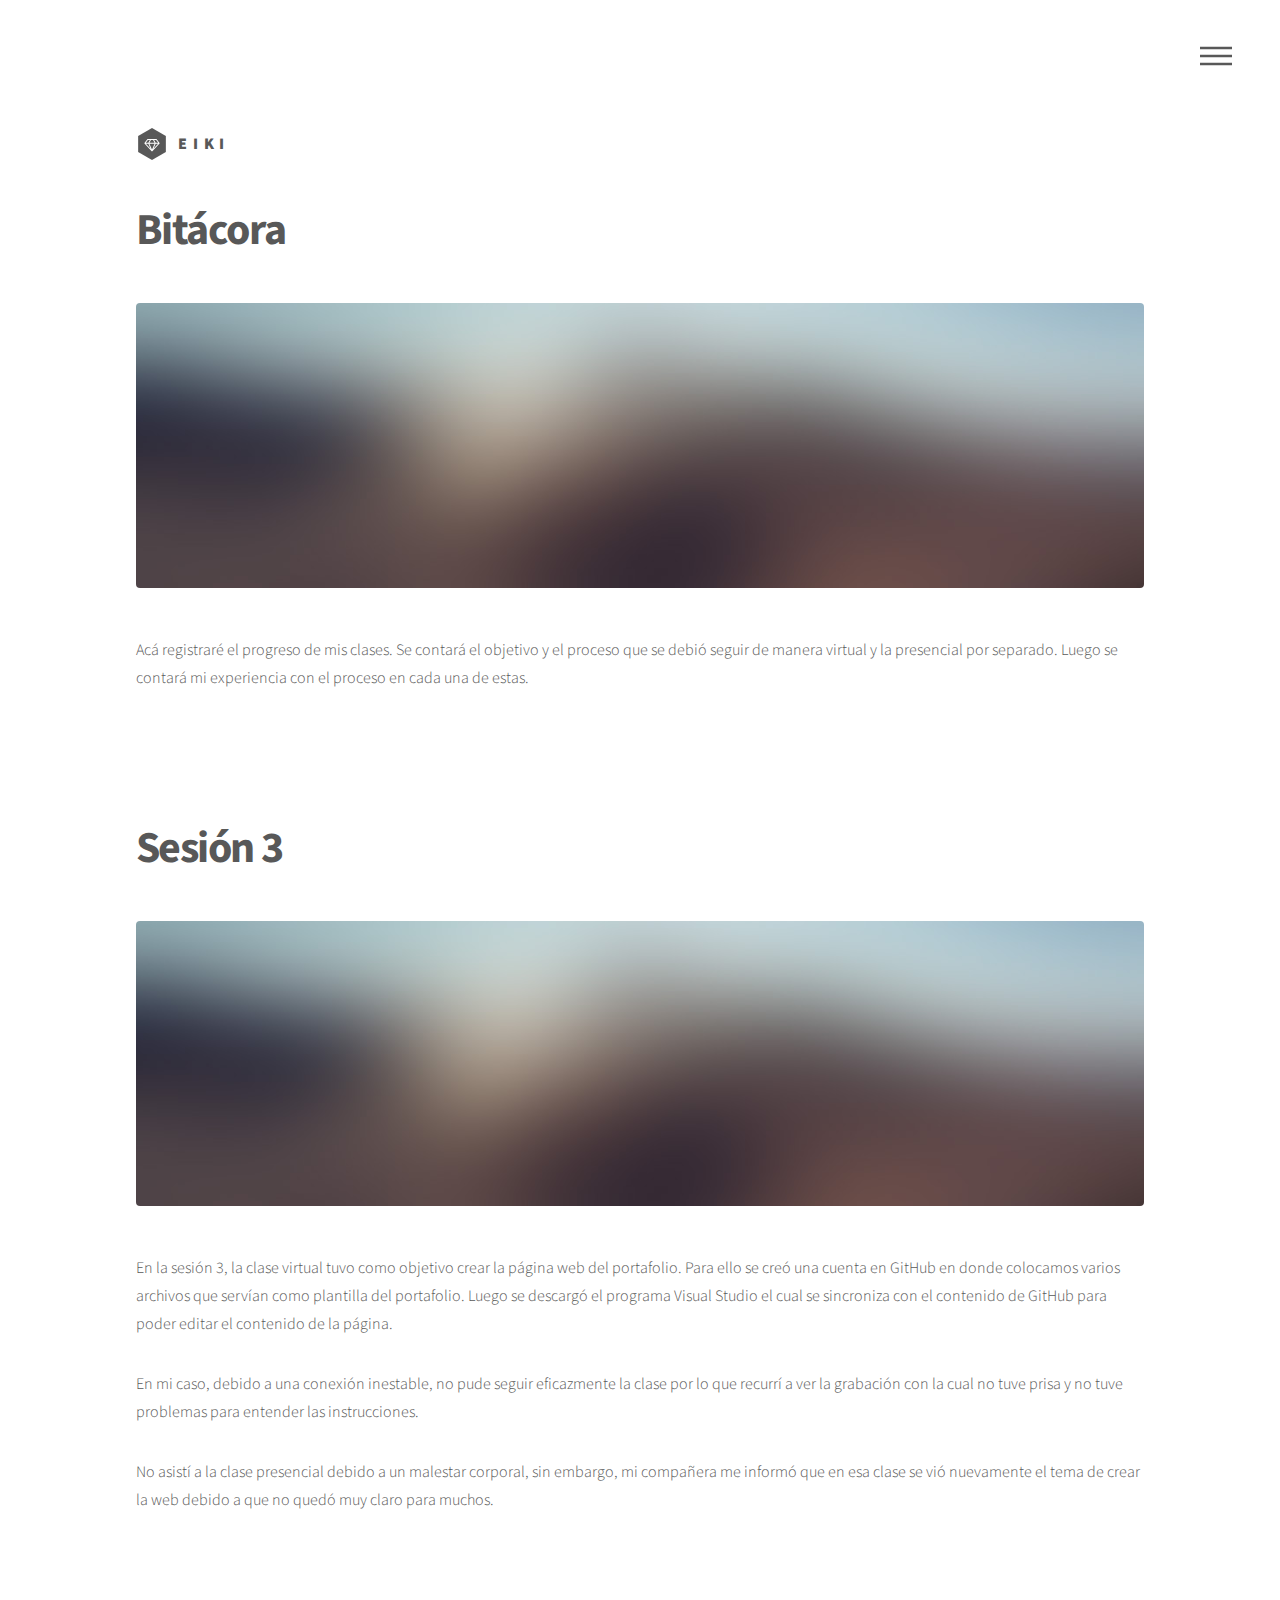
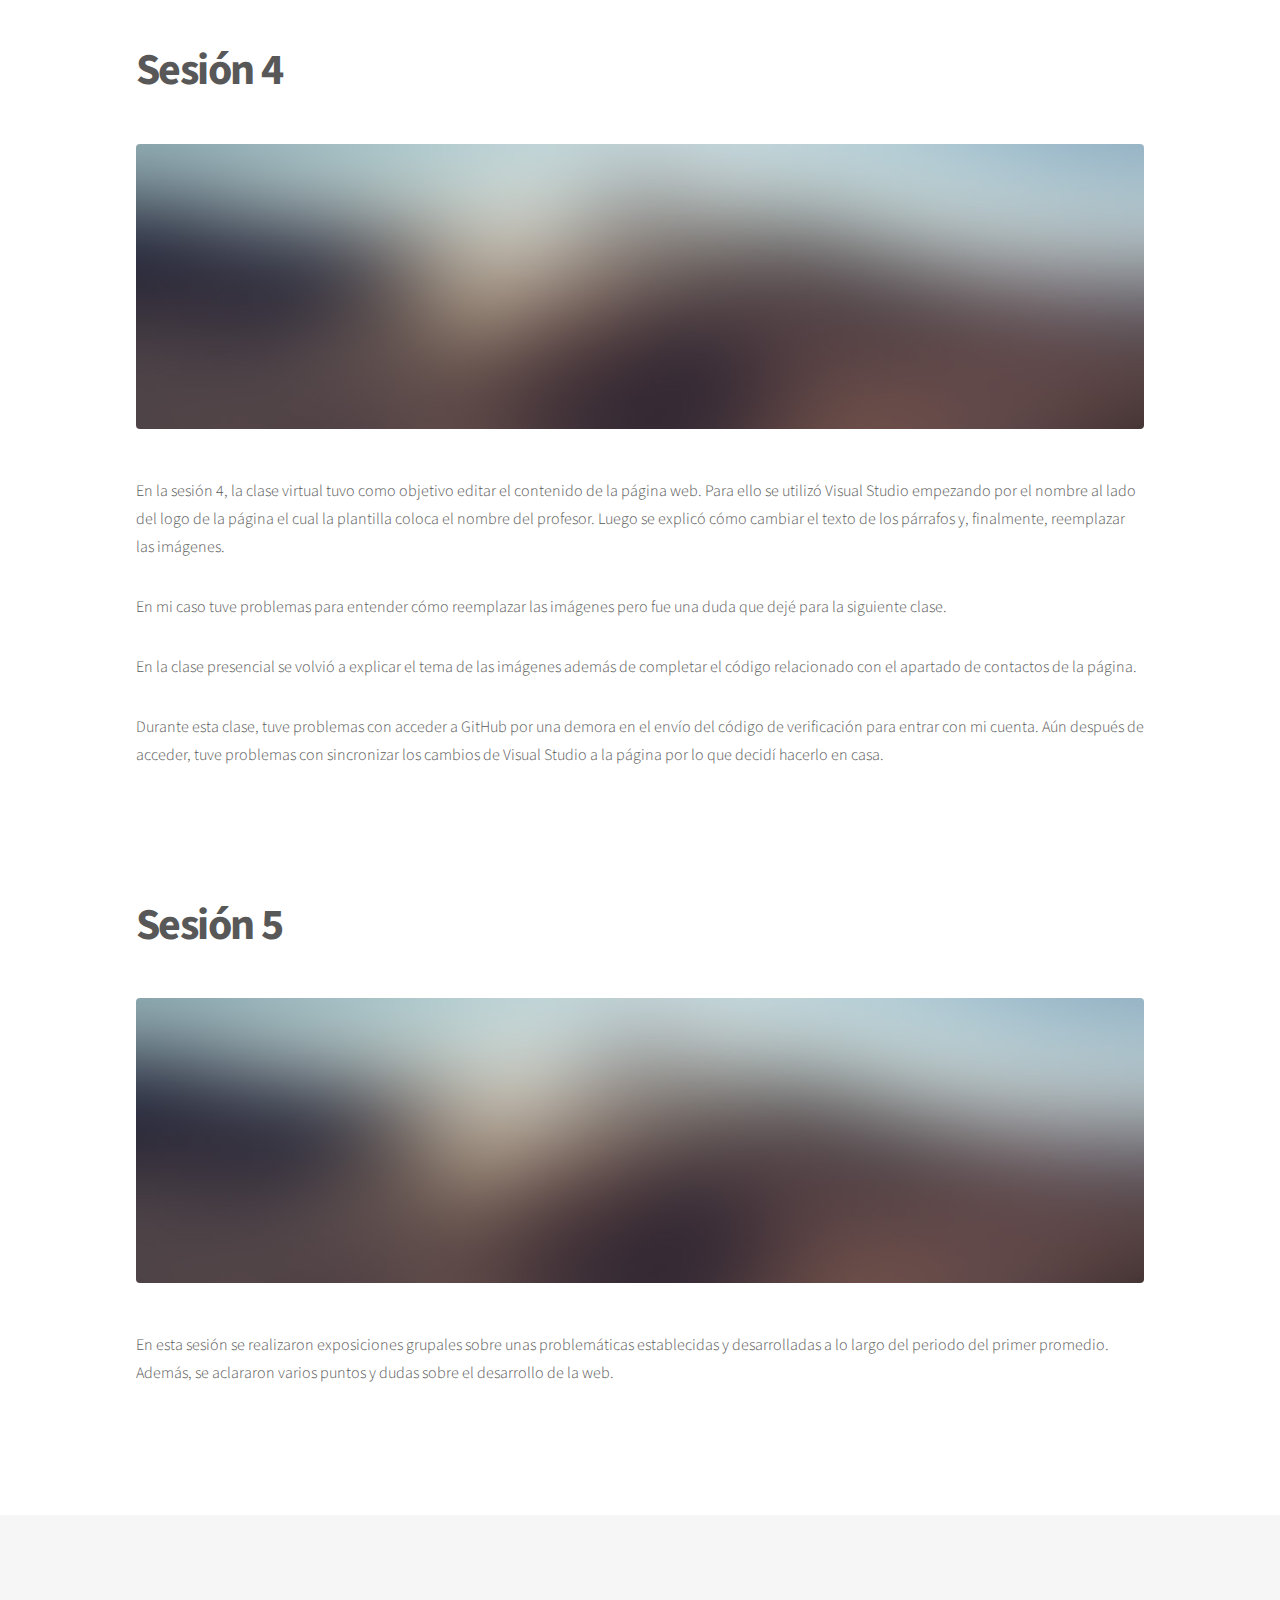
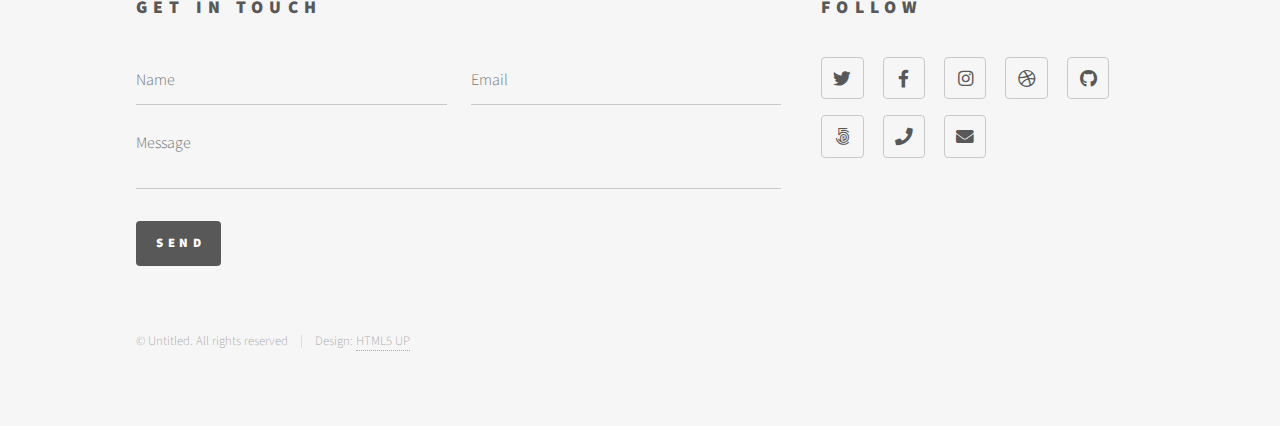
==== commit 23b9db54: "a" ====
--- a/Bitácora.html
+++ b/Bitácora.html
@@ -52,7 +52,7 @@
 						<div class="inner">
 							<h1>Bitácora</h1>
 							<span class="image main"><img src="images/pic13.jpg" alt="" /></span>
-							<p>Acá registraré el progreso de mis clases.</p>
+							<p>Acá registraré el progreso de mis clases. Se contará el objetivo y el proceso que se debió seguir de manera virtual y la presencial por separado. Luego se contará mi experiencia con el proceso en cada una de estas.</p>
 						</div>
 					</div>
 					<!-- Main -->
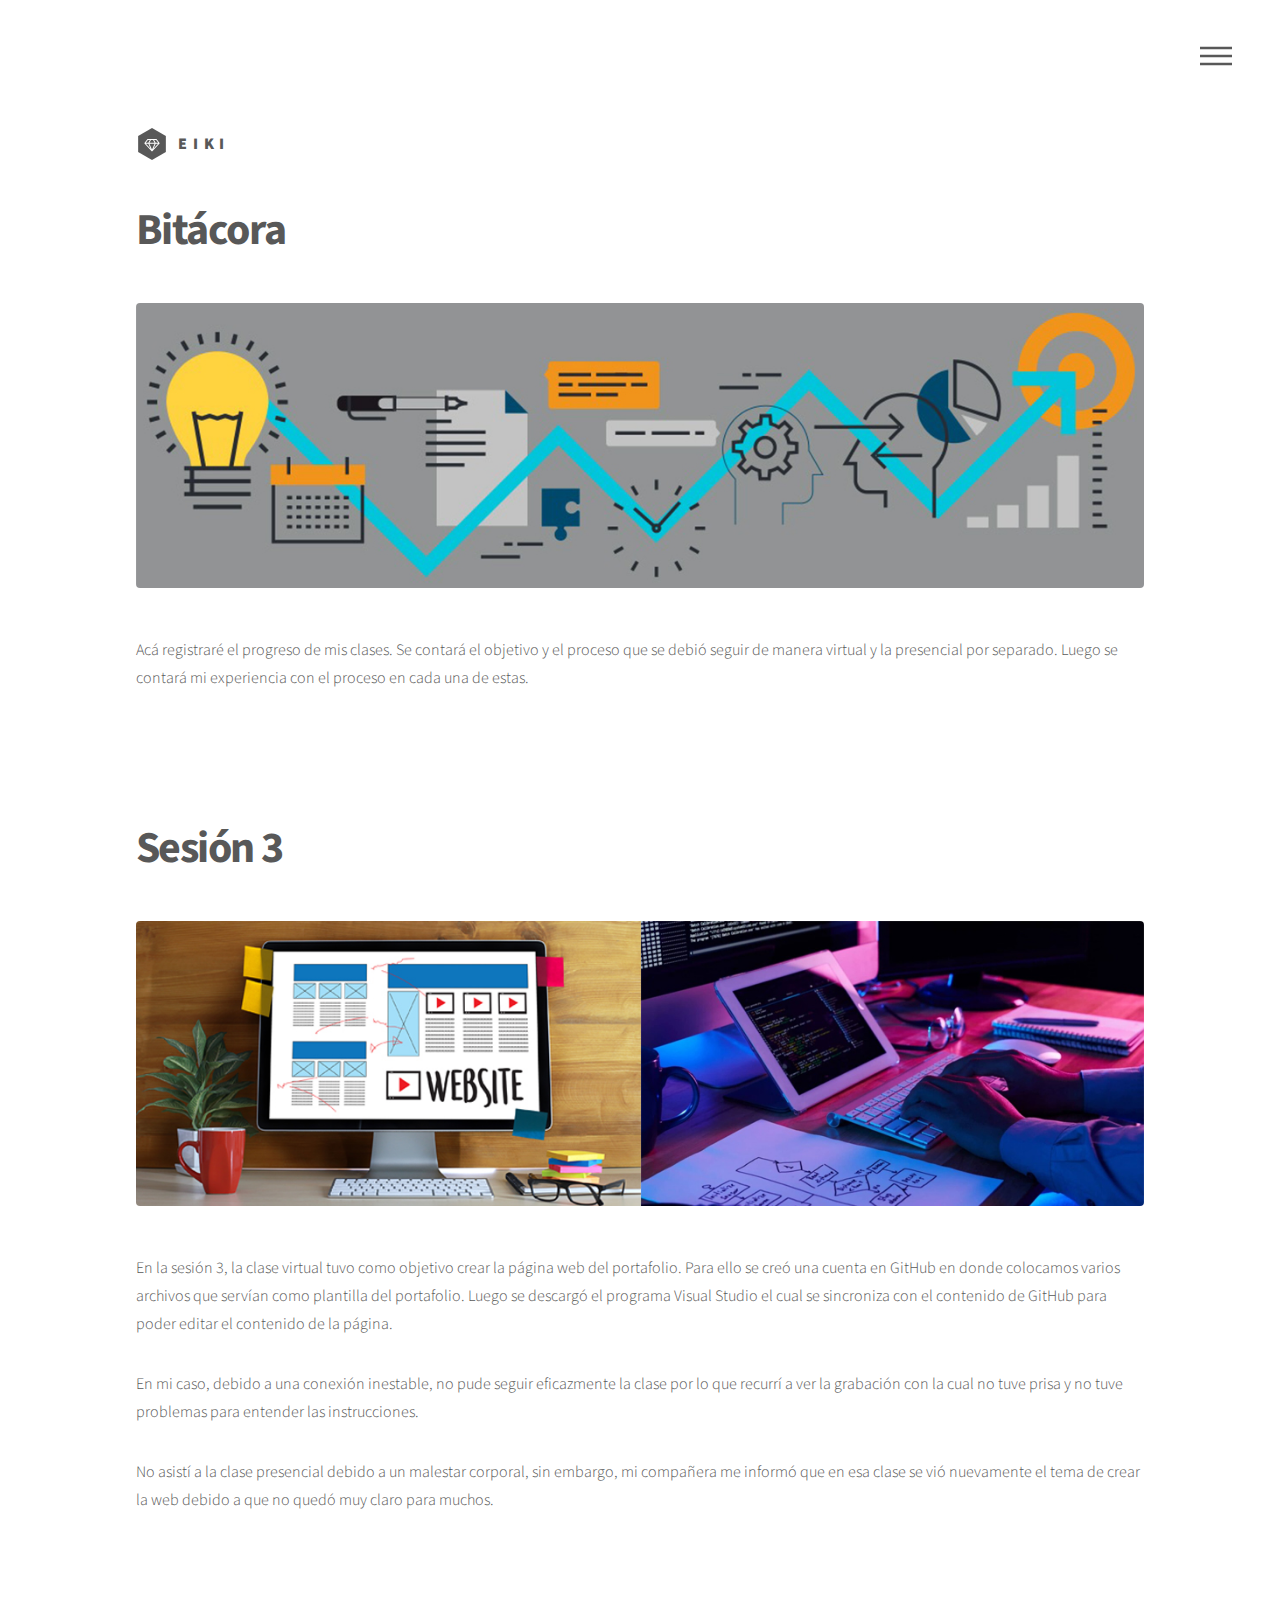
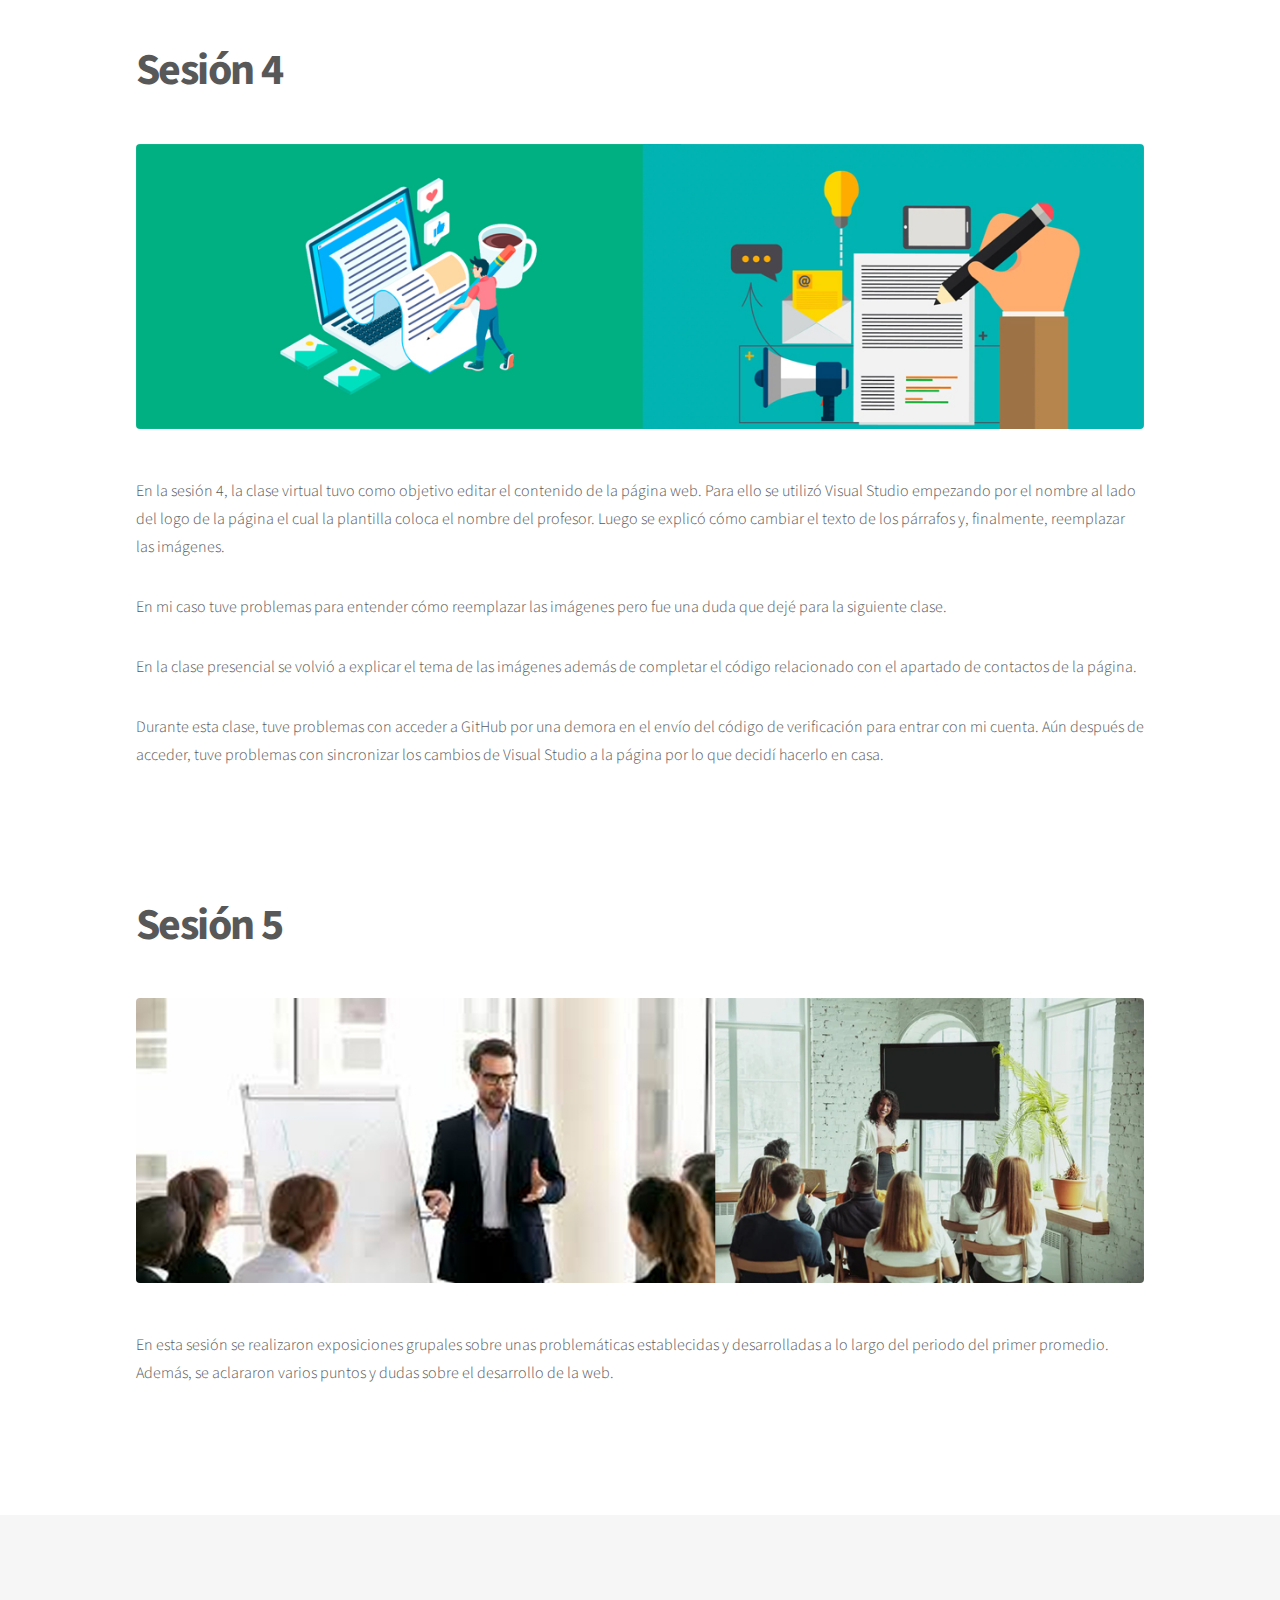
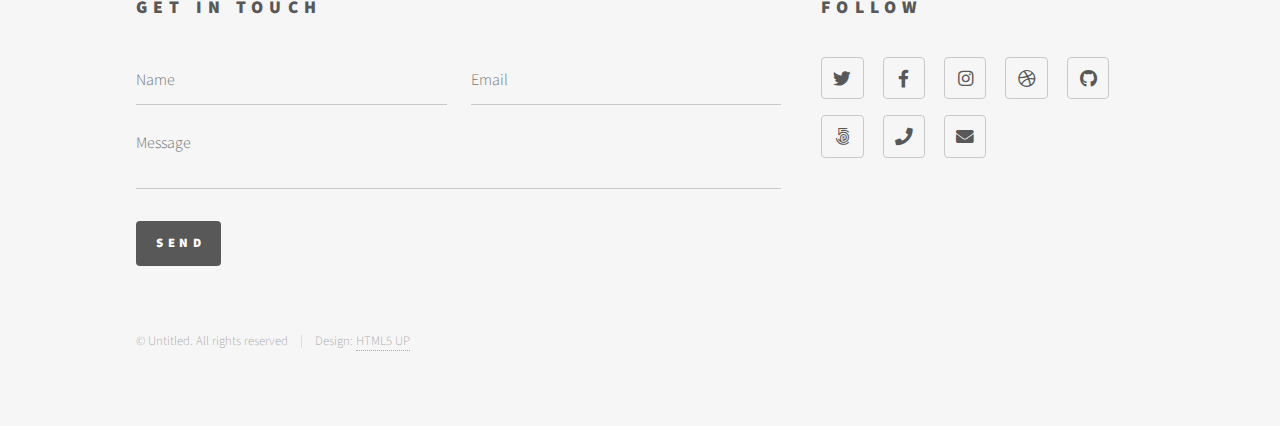
==== commit 36568b4b: "a" ====
--- a/Bitácora.html
+++ b/Bitácora.html
@@ -51,7 +51,7 @@
 					<div id="main">
 						<div class="inner">
 							<h1>Bitácora</h1>
-							<span class="image main"><img src="images/pic13.jpg" alt="" /></span>
+							<span class="image main"><img src="images/Bitácora.jpg" alt="" /></span>
 							<p>Acá registraré el progreso de mis clases. Se contará el objetivo y el proceso que se debió seguir de manera virtual y la presencial por separado. Luego se contará mi experiencia con el proceso en cada una de estas.</p>
 						</div>
 					</div>
@@ -59,7 +59,7 @@
 					<div id="main">
 						<div class="inner">
 							<h1>Sesión 3</h1>
-							<span class="image main"><img src="images/pic13.jpg" alt="" /></span>
+							<span class="image main"><img src="images/sesión 3.jpg" alt="" /></span>
 							<p>En la sesión 3, la clase virtual tuvo como objetivo crear la página web del portafolio. Para ello se creó una cuenta en GitHub en donde colocamos varios archivos que servían como plantilla del portafolio. Luego se descargó el programa Visual Studio el cual se sincroniza con el contenido de GitHub para poder editar el contenido de la página. </p>
 							<p>En mi caso, debido a una conexión inestable, no pude seguir eficazmente la clase por lo que recurrí a ver la grabación con la cual no tuve prisa y no tuve problemas para entender las instrucciones.</p>
 							<p>No asistí a la clase presencial debido a un malestar corporal, sin embargo, mi compañera me informó que en esa clase se vió nuevamente el tema de crear la web debido a que no quedó muy claro para muchos.	</p>
@@ -69,7 +69,7 @@
 					<div id="main">
 						<div class="inner">
 							<h1>Sesión 4</h1>
-							<span class="image main"><img src="images/pic13.jpg" alt="" /></span>
+							<span class="image main"><img src="images/sesion 4.jpg" alt="" /></span>
 							<p>En la sesión 4, la clase virtual tuvo como objetivo editar el contenido de la página web. Para ello se utilizó Visual Studio empezando por el nombre al lado del logo de la página el cual la plantilla coloca el nombre del profesor. Luego se explicó cómo cambiar el texto de los párrafos y, finalmente, reemplazar las imágenes.</p>
 							<p>En mi caso tuve problemas para entender cómo reemplazar las imágenes pero fue una duda que dejé para la siguiente clase.</p>
 							<p>En la clase presencial se volvió a explicar el tema de las imágenes además de completar el código relacionado con el apartado de contactos de la página.</p>
@@ -80,7 +80,7 @@
 					<div id="main">
 						<div class="inner">
 							<h1>Sesión 5</h1>
-							<span class="image main"><img src="images/pic13.jpg" alt="" /></span>
+							<span class="image main"><img src="images/sesión 5.jpg" alt="" /></span>
 							<p>En esta sesión se realizaron exposiciones grupales sobre unas problemáticas establecidas y desarrolladas a lo largo del periodo del primer promedio. Además, se aclararon varios puntos y dudas sobre el desarrollo de la web.</p>
 						</div>
 					</div>
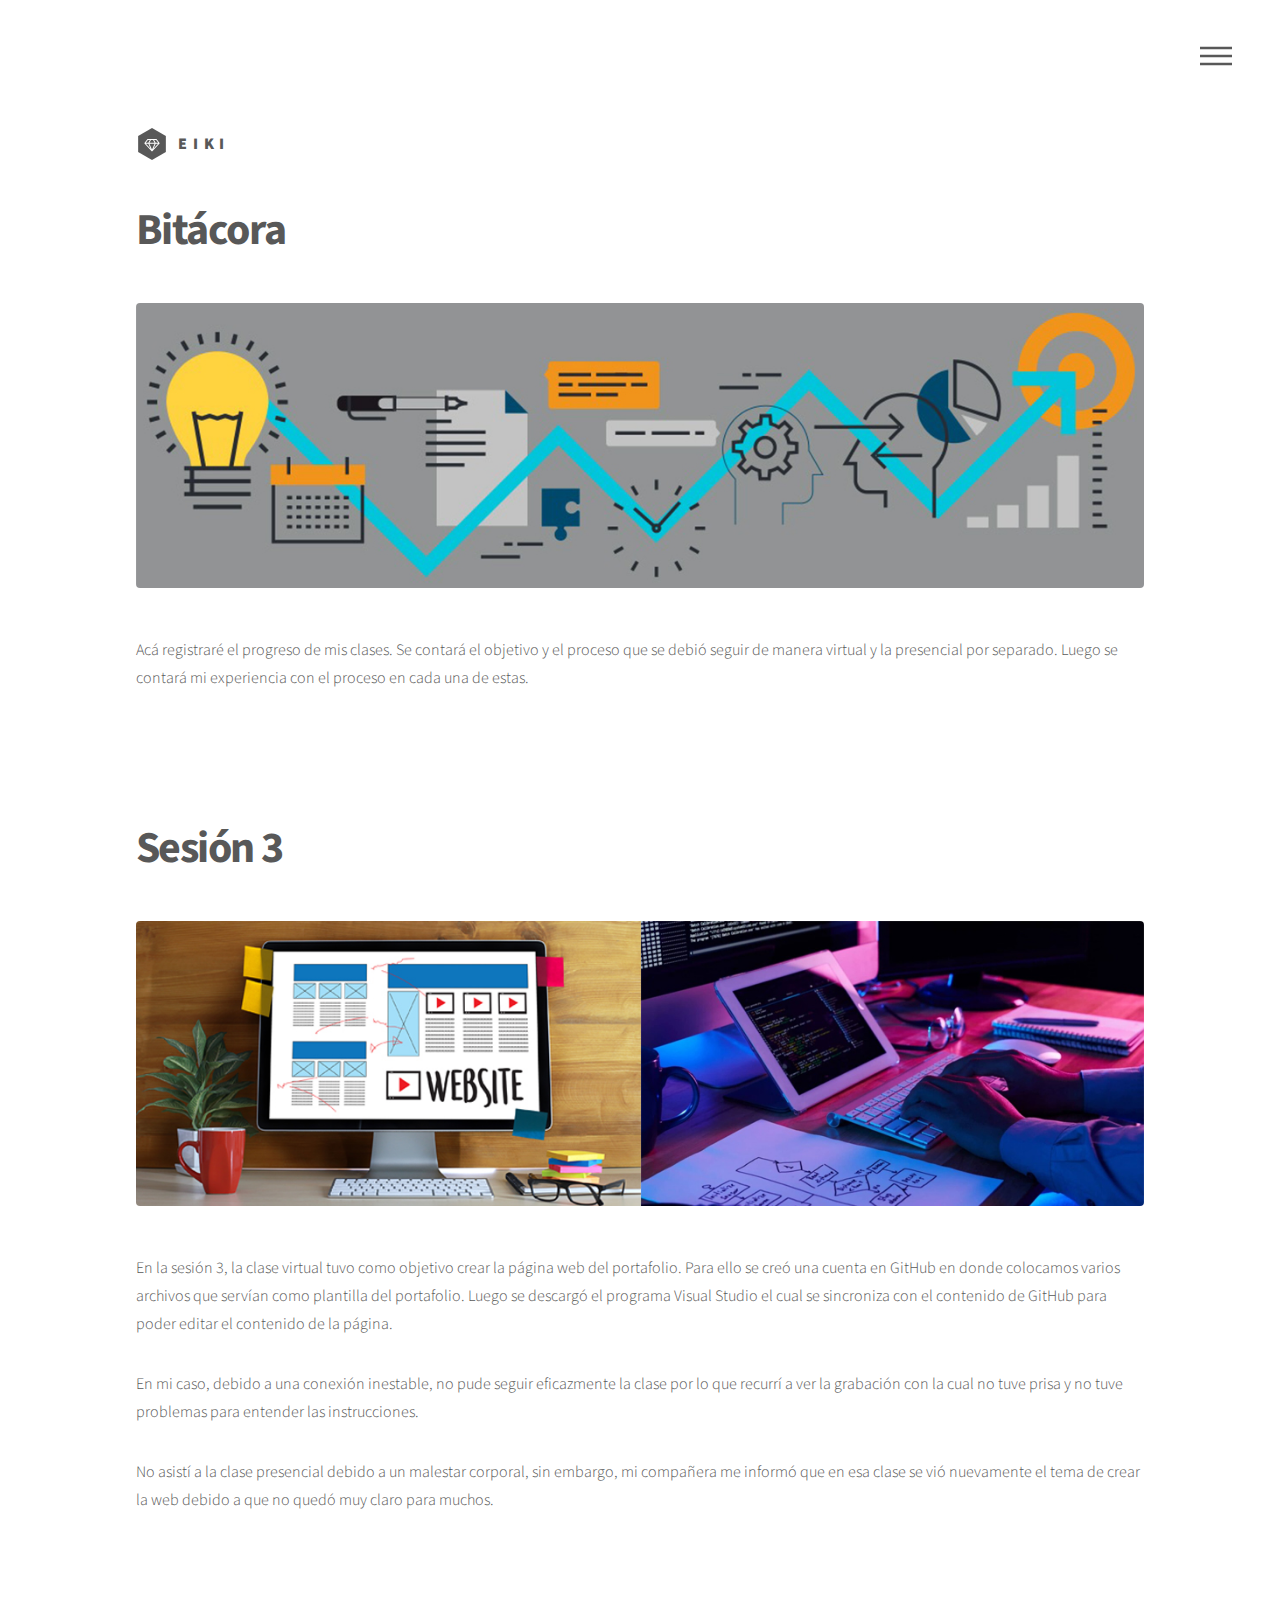
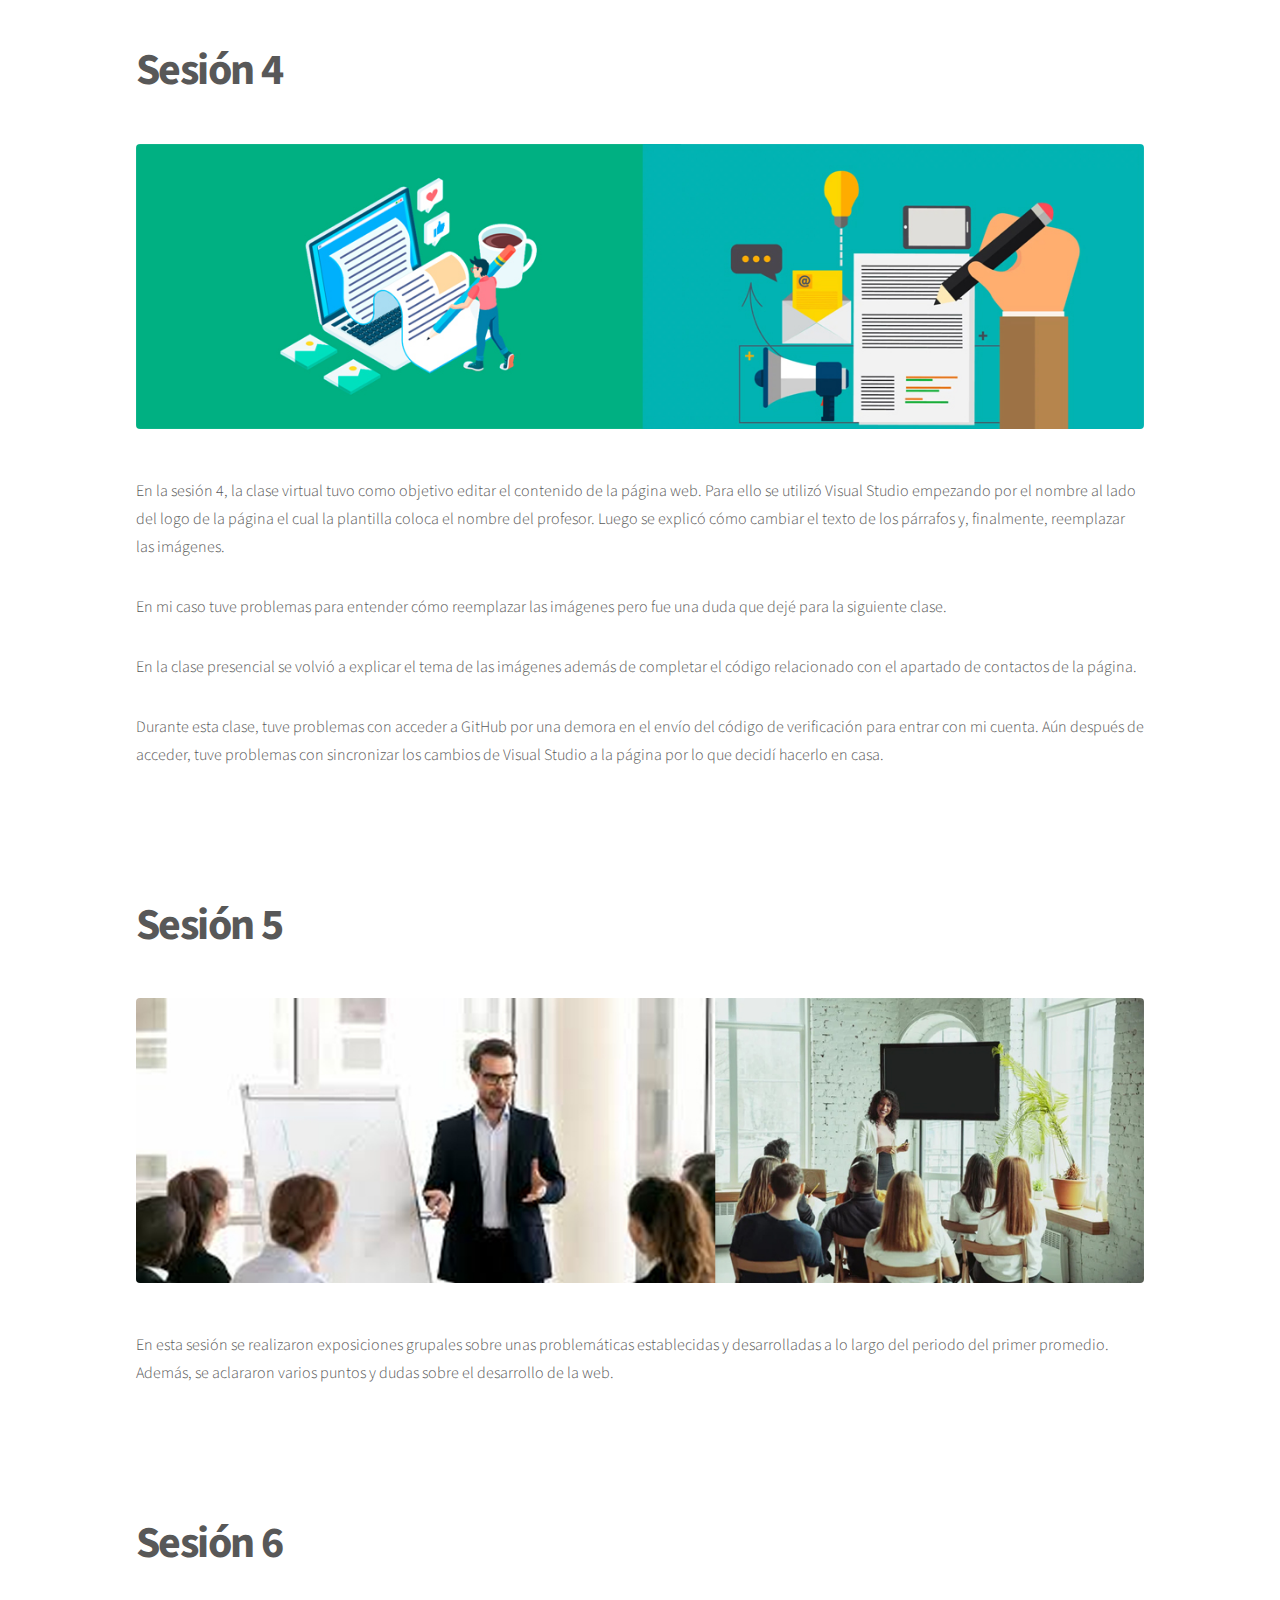
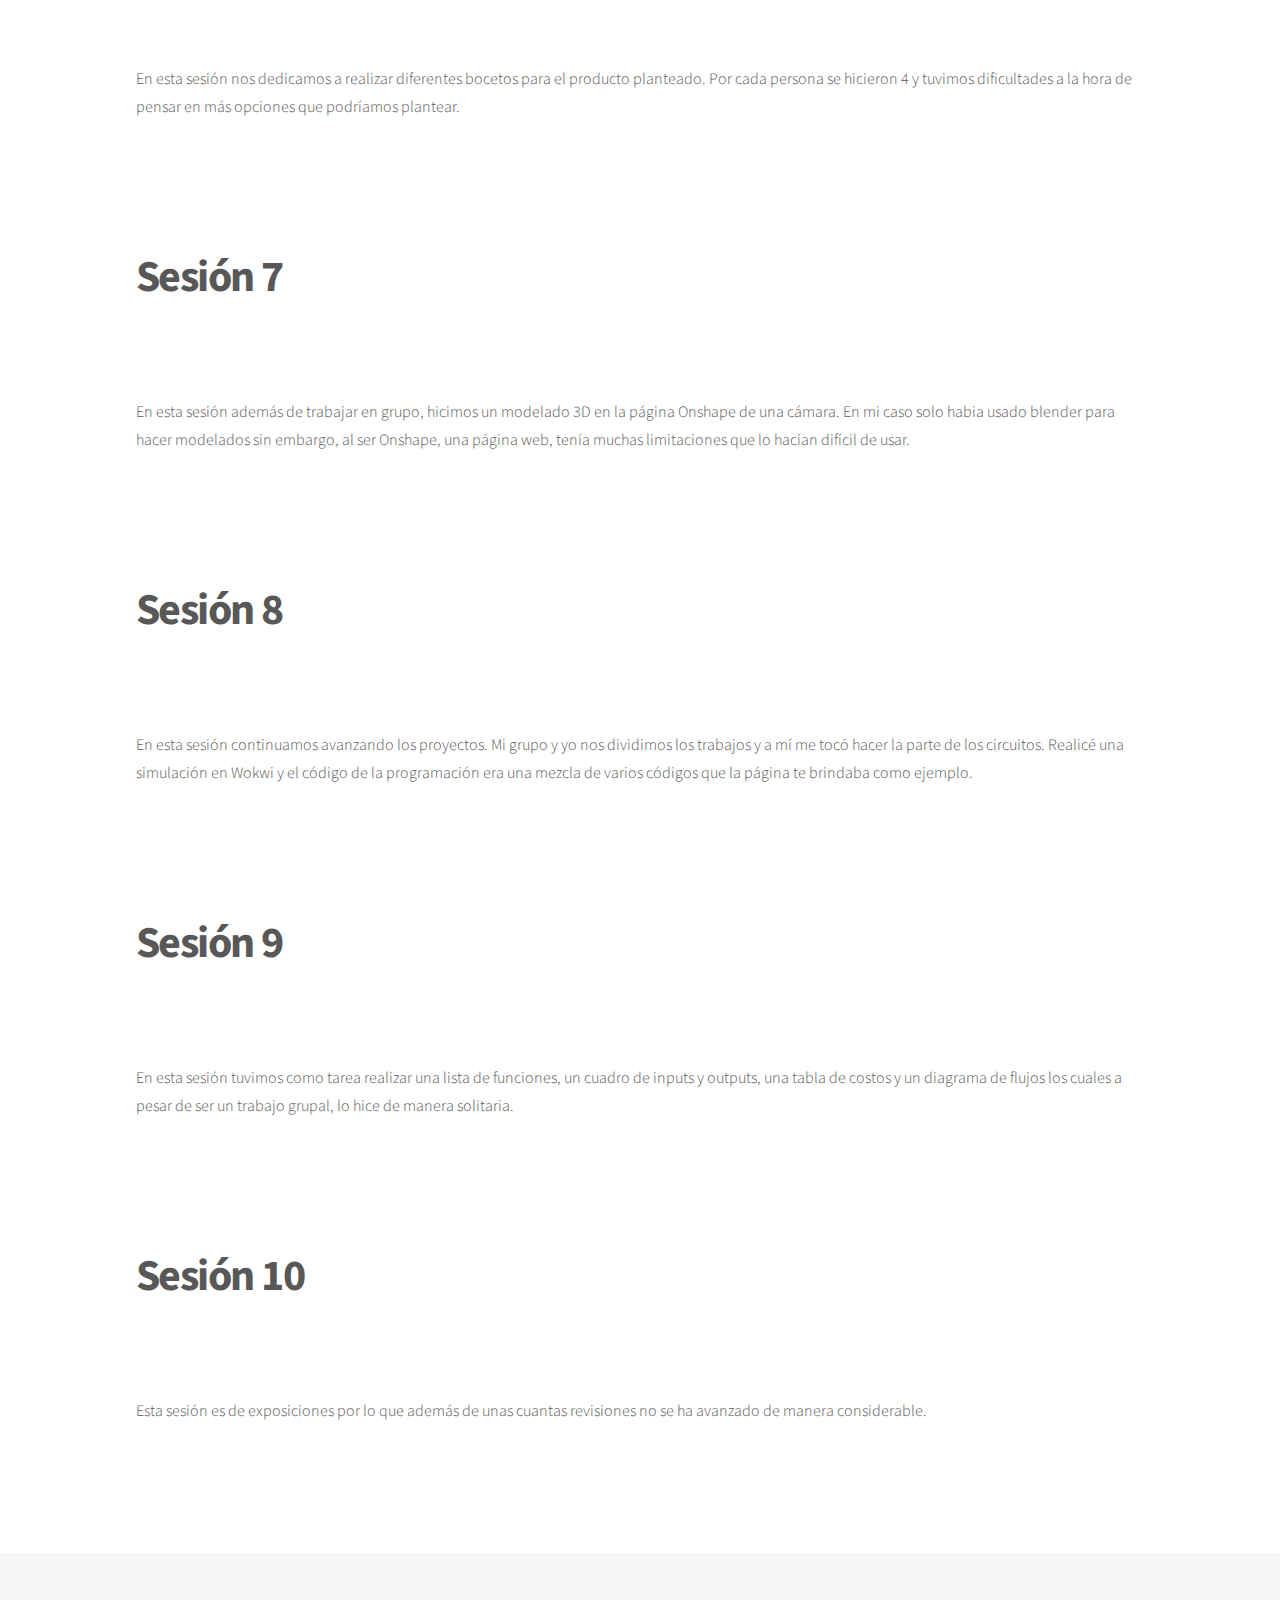
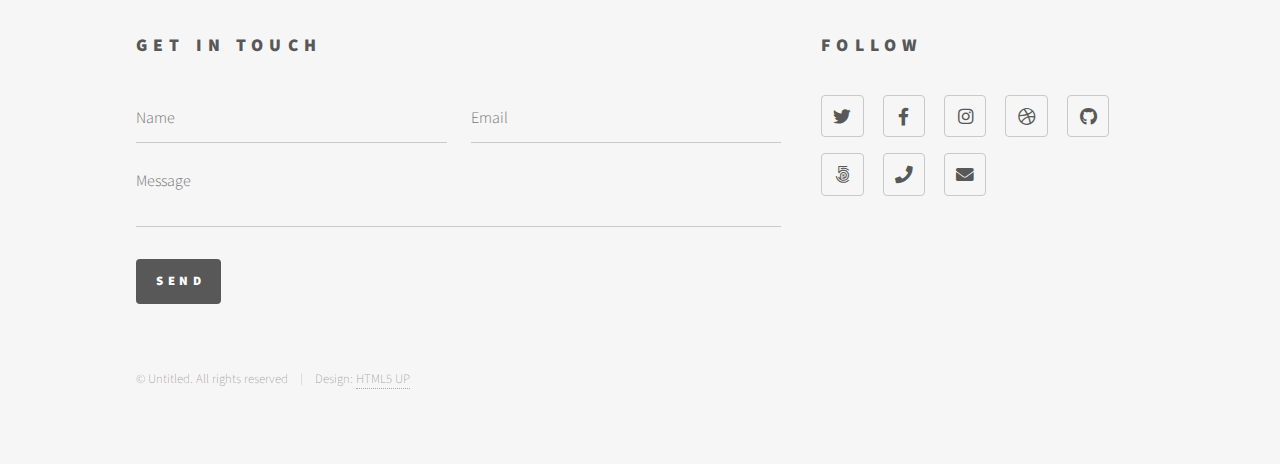
==== commit f6e6868e: "z" ====
--- a/Bitácora.html
+++ b/Bitácora.html
@@ -84,6 +84,46 @@
 							<p>En esta sesión se realizaron exposiciones grupales sobre unas problemáticas establecidas y desarrolladas a lo largo del periodo del primer promedio. Además, se aclararon varios puntos y dudas sobre el desarrollo de la web.</p>
 						</div>
 					</div>
+					<!-- Main -->
+					<div id="main">
+						<div class="inner">
+							<h1>Sesión 6</h1>
+							<span class="image main"><img src="images/sesión 6.jpg" alt="" /></span>
+							<p>En esta sesión nos dedicamos a realizar diferentes bocetos para el producto planteado. Por cada persona se hicieron 4 y tuvimos dificultades a la hora de pensar en más opciones que podríamos plantear.</p>
+						</div>
+					</div>
+					<!-- Main -->
+					<div id="main">
+						<div class="inner">
+							<h1>Sesión 7</h1>
+							<span class="image main"><img src="images/sesión 8.jpg" alt="" /></span>
+							<p>En esta sesión además de trabajar en grupo, hicimos un modelado 3D en la página Onshape de una cámara. En mi caso solo habia usado blender para hacer modelados sin embargo, al ser Onshape, una página web, tenía muchas limitaciones que lo hacían difícil de usar.</p>
+						</div>
+					</div>
+					<!-- Main -->
+					<div id="main">
+						<div class="inner">
+							<h1>Sesión 8</h1>
+							<span class="image main"><img src="images/sesión 7.jpg" alt="" /></span>
+							<p>En esta sesión continuamos avanzando los proyectos. Mi grupo y yo nos dividimos los trabajos y a mí me tocó hacer la parte de los circuitos. Realicé una simulación en Wokwi y el código de la programación era una mezcla de varios códigos que la página te brindaba como ejemplo.</p>
+						</div>
+					</div>
+					<!-- Main -->
+					<div id="main">
+						<div class="inner">
+							<h1>Sesión 9</h1>
+							<span class="image main"><img src="images/sesión 9.jpg" alt="" /></span>
+							<p>En esta sesión tuvimos como tarea realizar una lista de funciones, un cuadro de inputs y outputs, una tabla de costos y un diagrama de flujos los cuales a pesar de ser un trabajo grupal, lo hice de manera solitaria.</p>
+						</div>
+					</div>
+					<!-- Main -->
+					<div id="main">
+						<div class="inner">
+							<h1>Sesión 10</h1>
+							<span class="image main"><img src="images/sesión 10.jpg" alt="" /></span>
+							<p>Esta sesión es de exposiciones por lo que además de unas cuantas revisiones no se ha avanzado de manera considerable.</p>
+						</div>
+					</div>
 
 				<!-- Footer -->
 					<footer id="footer">
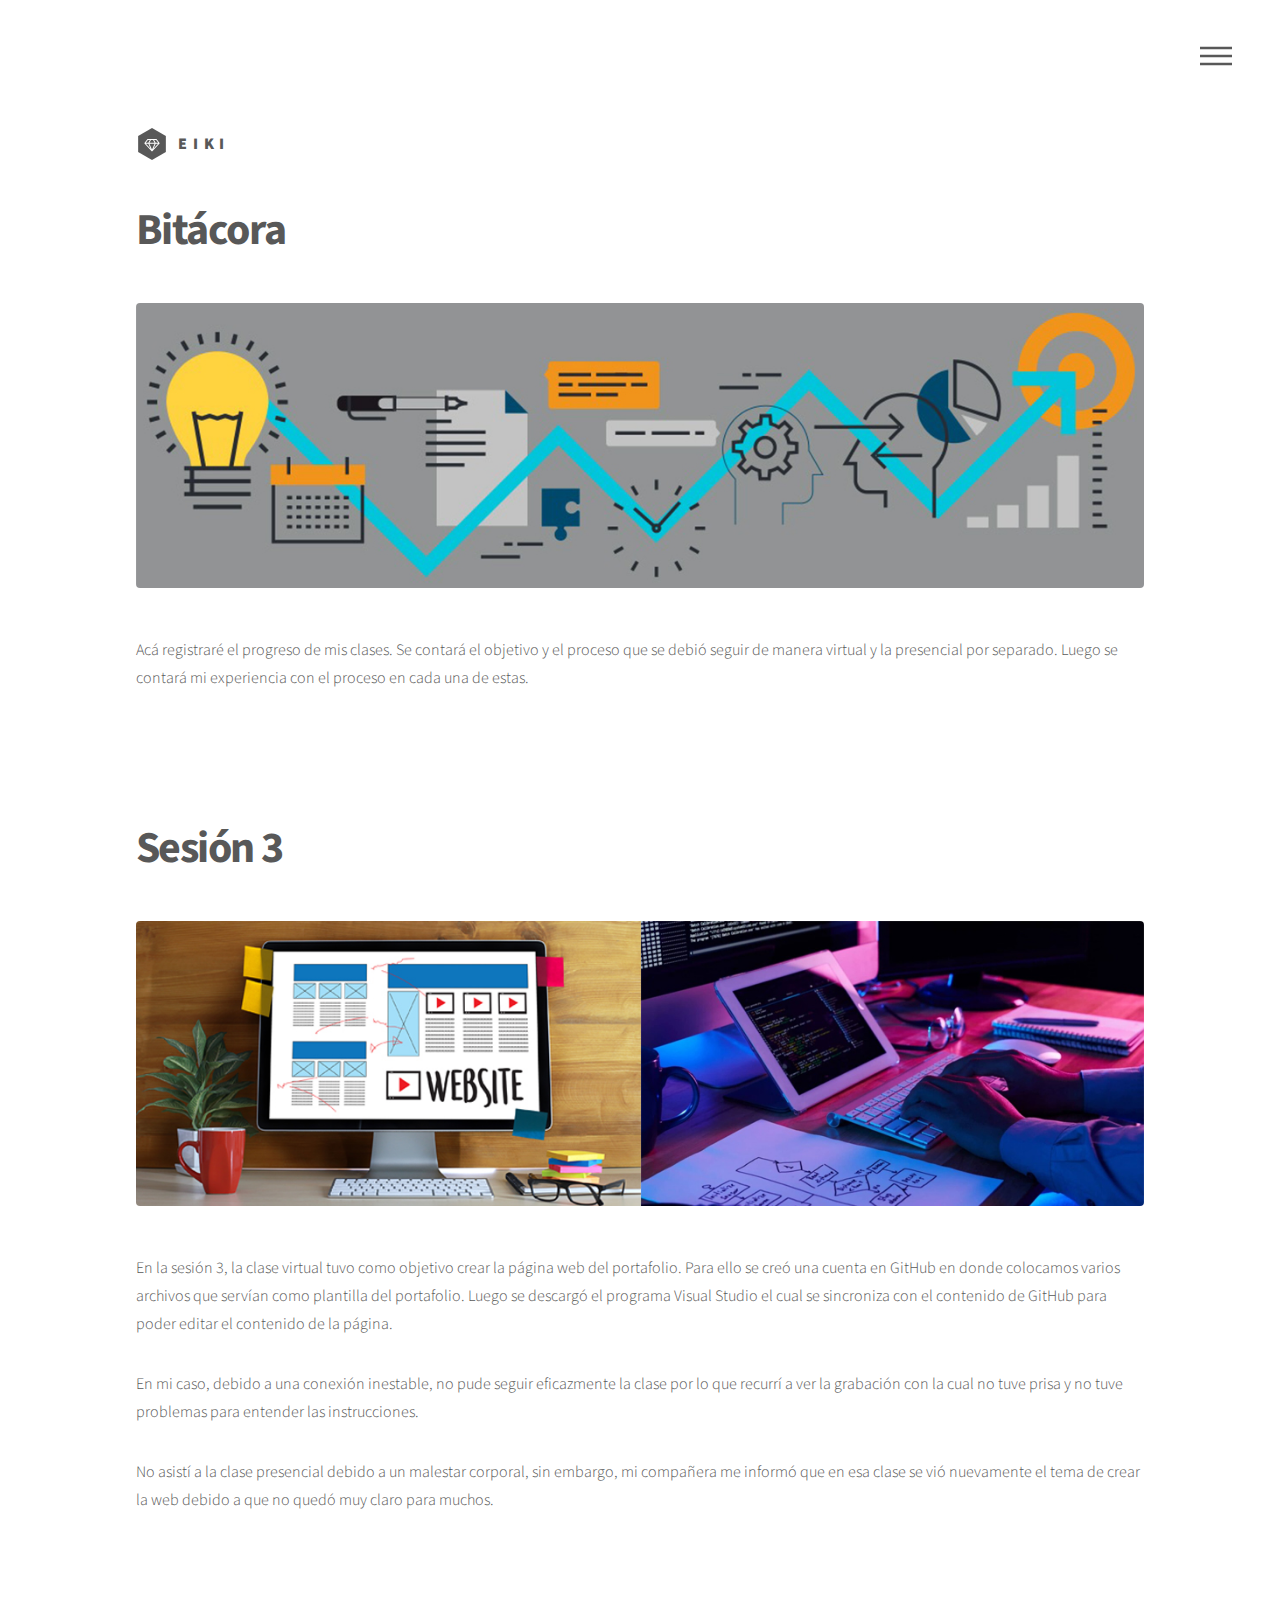
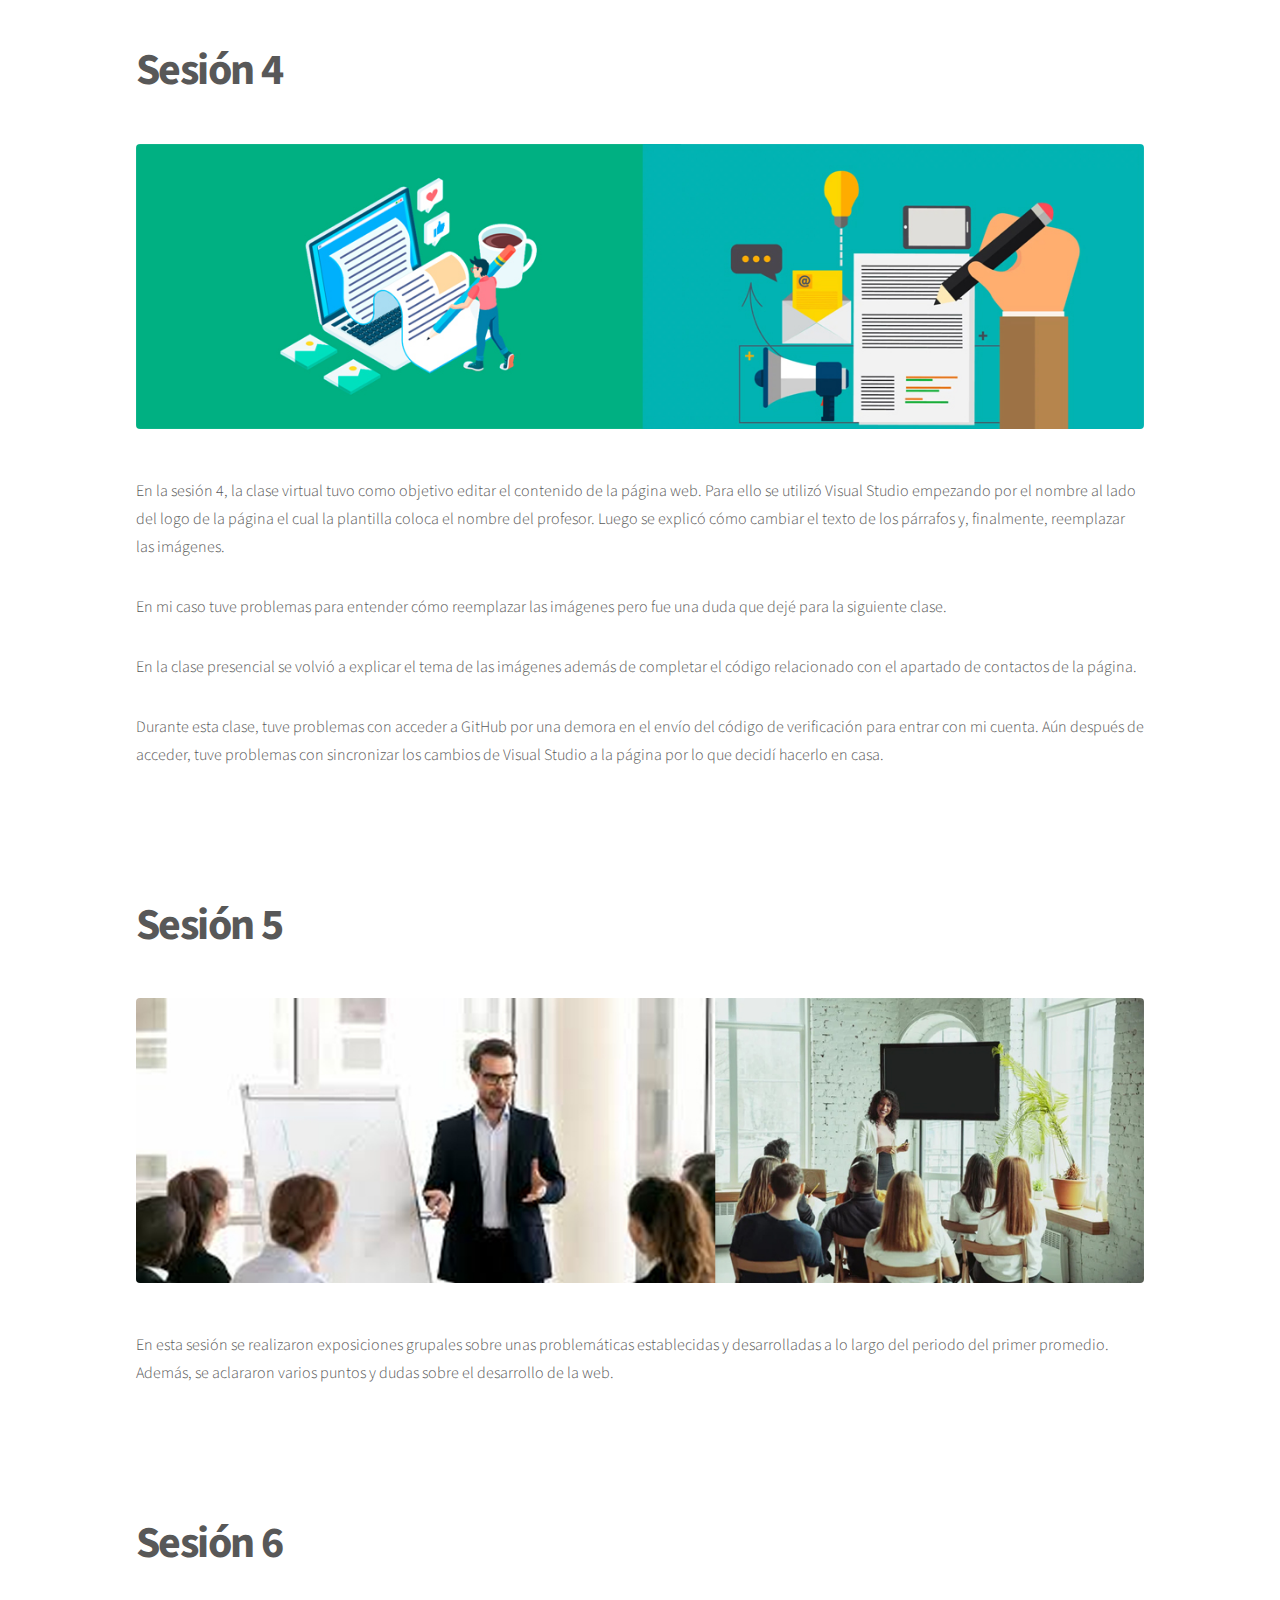
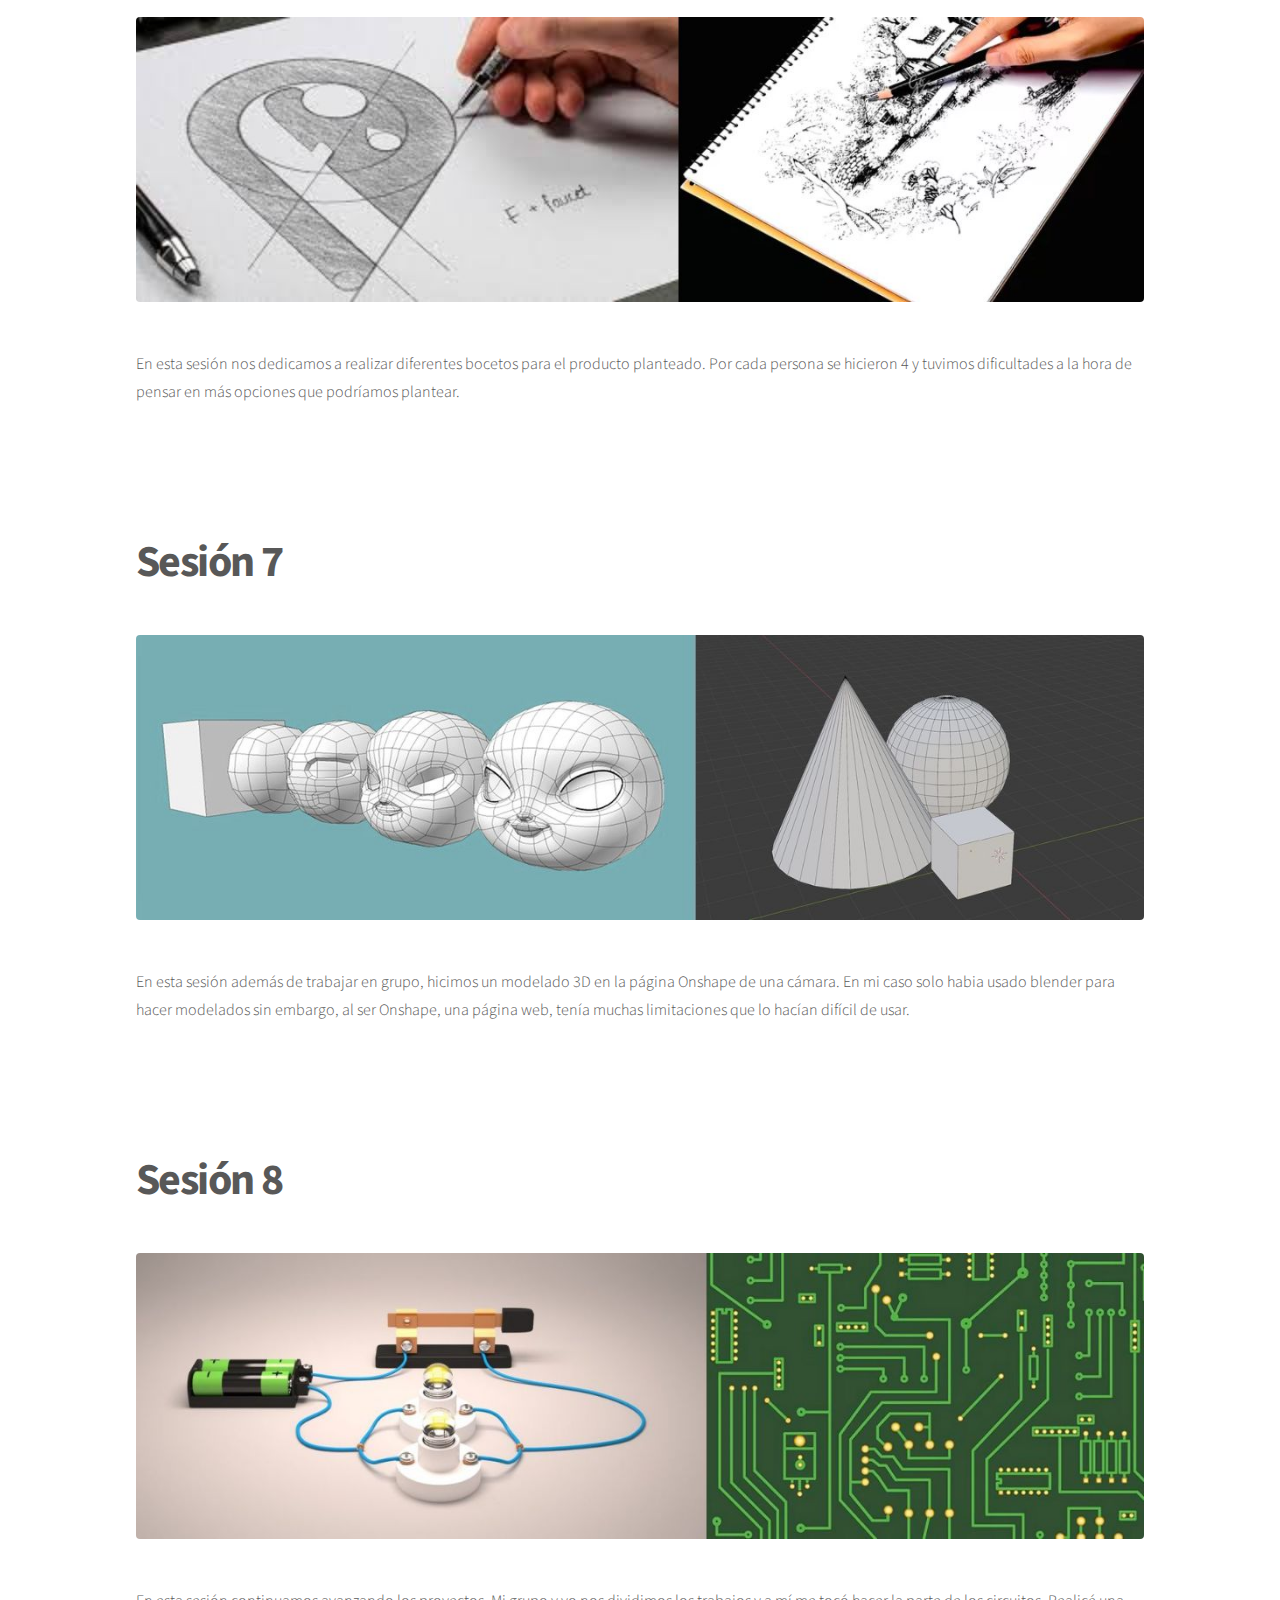
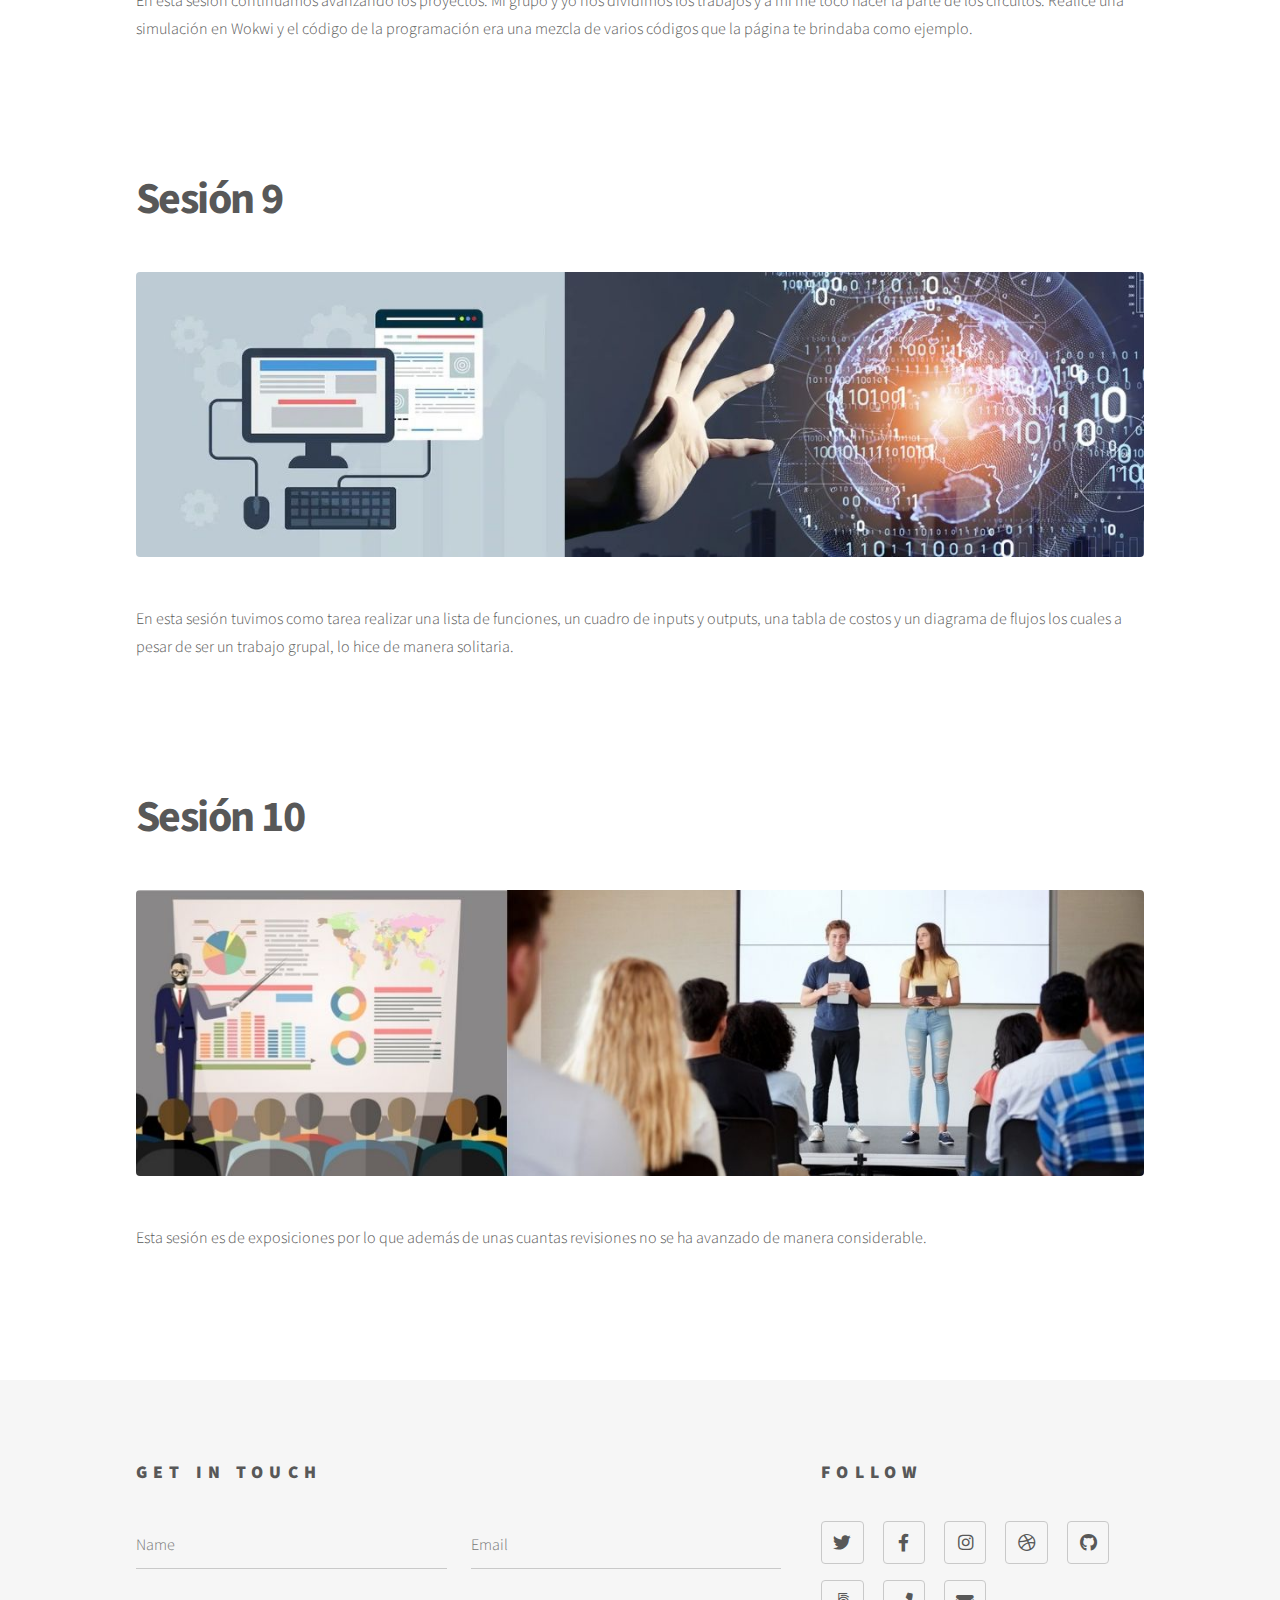
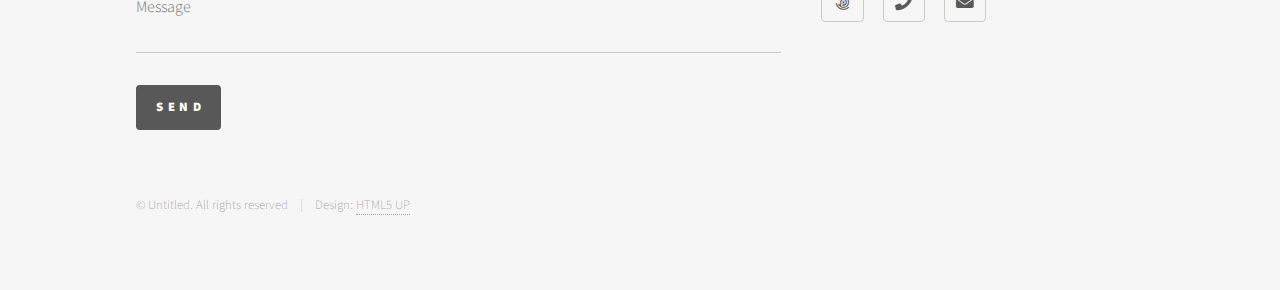
==== commit 07014d72: "a" ====
--- a/Bitácora.html
+++ b/Bitácora.html
@@ -88,7 +88,7 @@
 					<div id="main">
 						<div class="inner">
 							<h1>Sesión 6</h1>
-							<span class="image main"><img src="images/sesión 6.jpg" alt="" /></span>
+							<span class="image main"><img src="images/semana 6.jpg" alt="" /></span>
 							<p>En esta sesión nos dedicamos a realizar diferentes bocetos para el producto planteado. Por cada persona se hicieron 4 y tuvimos dificultades a la hora de pensar en más opciones que podríamos plantear.</p>
 						</div>
 					</div>
@@ -96,7 +96,7 @@
 					<div id="main">
 						<div class="inner">
 							<h1>Sesión 7</h1>
-							<span class="image main"><img src="images/sesión 8.jpg" alt="" /></span>
+							<span class="image main"><img src="images/semana 8.jpg" alt="" /></span>
 							<p>En esta sesión además de trabajar en grupo, hicimos un modelado 3D en la página Onshape de una cámara. En mi caso solo habia usado blender para hacer modelados sin embargo, al ser Onshape, una página web, tenía muchas limitaciones que lo hacían difícil de usar.</p>
 						</div>
 					</div>
@@ -104,7 +104,7 @@
 					<div id="main">
 						<div class="inner">
 							<h1>Sesión 8</h1>
-							<span class="image main"><img src="images/sesión 7.jpg" alt="" /></span>
+							<span class="image main"><img src="images/semana 7.jpg" alt="" /></span>
 							<p>En esta sesión continuamos avanzando los proyectos. Mi grupo y yo nos dividimos los trabajos y a mí me tocó hacer la parte de los circuitos. Realicé una simulación en Wokwi y el código de la programación era una mezcla de varios códigos que la página te brindaba como ejemplo.</p>
 						</div>
 					</div>
@@ -112,7 +112,7 @@
 					<div id="main">
 						<div class="inner">
 							<h1>Sesión 9</h1>
-							<span class="image main"><img src="images/sesión 9.jpg" alt="" /></span>
+							<span class="image main"><img src="images/semana 9.jpg" alt="" /></span>
 							<p>En esta sesión tuvimos como tarea realizar una lista de funciones, un cuadro de inputs y outputs, una tabla de costos y un diagrama de flujos los cuales a pesar de ser un trabajo grupal, lo hice de manera solitaria.</p>
 						</div>
 					</div>
@@ -120,7 +120,7 @@
 					<div id="main">
 						<div class="inner">
 							<h1>Sesión 10</h1>
-							<span class="image main"><img src="images/sesión 10.jpg" alt="" /></span>
+							<span class="image main"><img src="images/semana 10.jpg" alt="" /></span>
 							<p>Esta sesión es de exposiciones por lo que además de unas cuantas revisiones no se ha avanzado de manera considerable.</p>
 						</div>
 					</div>
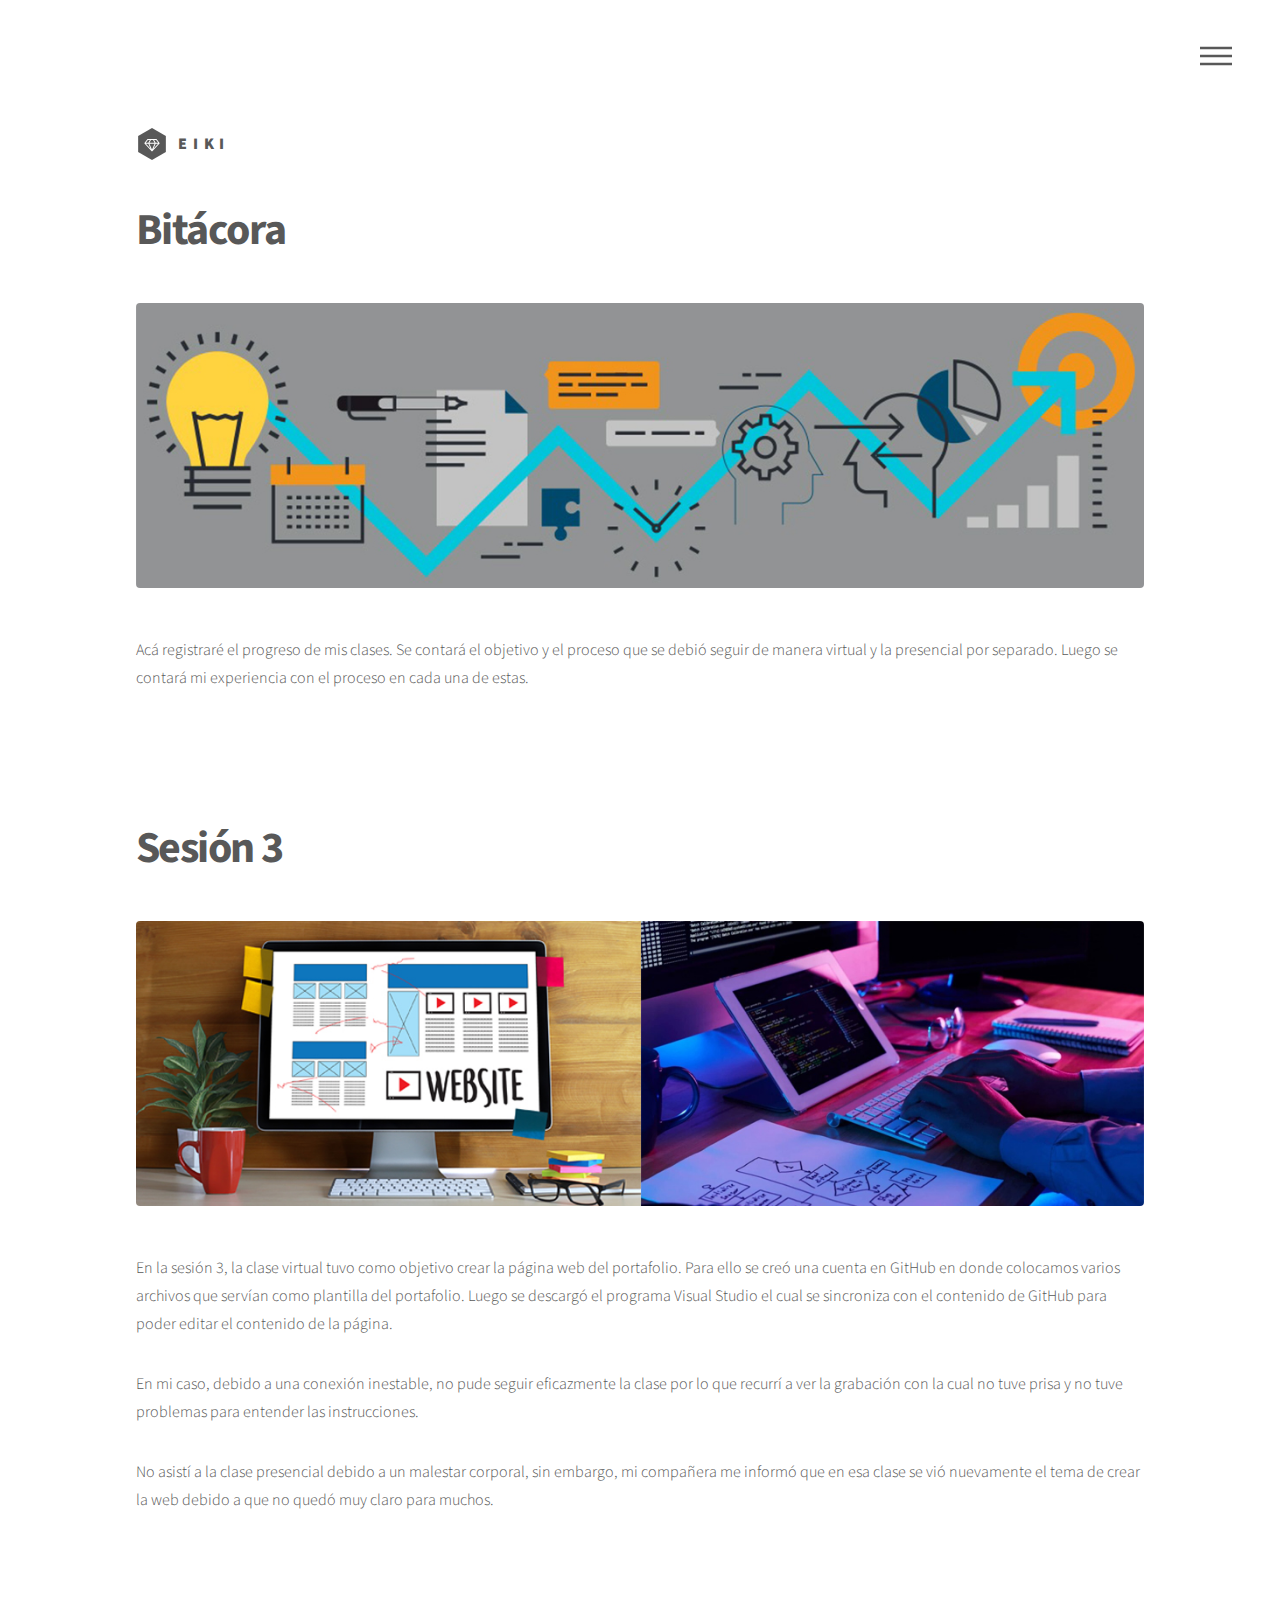
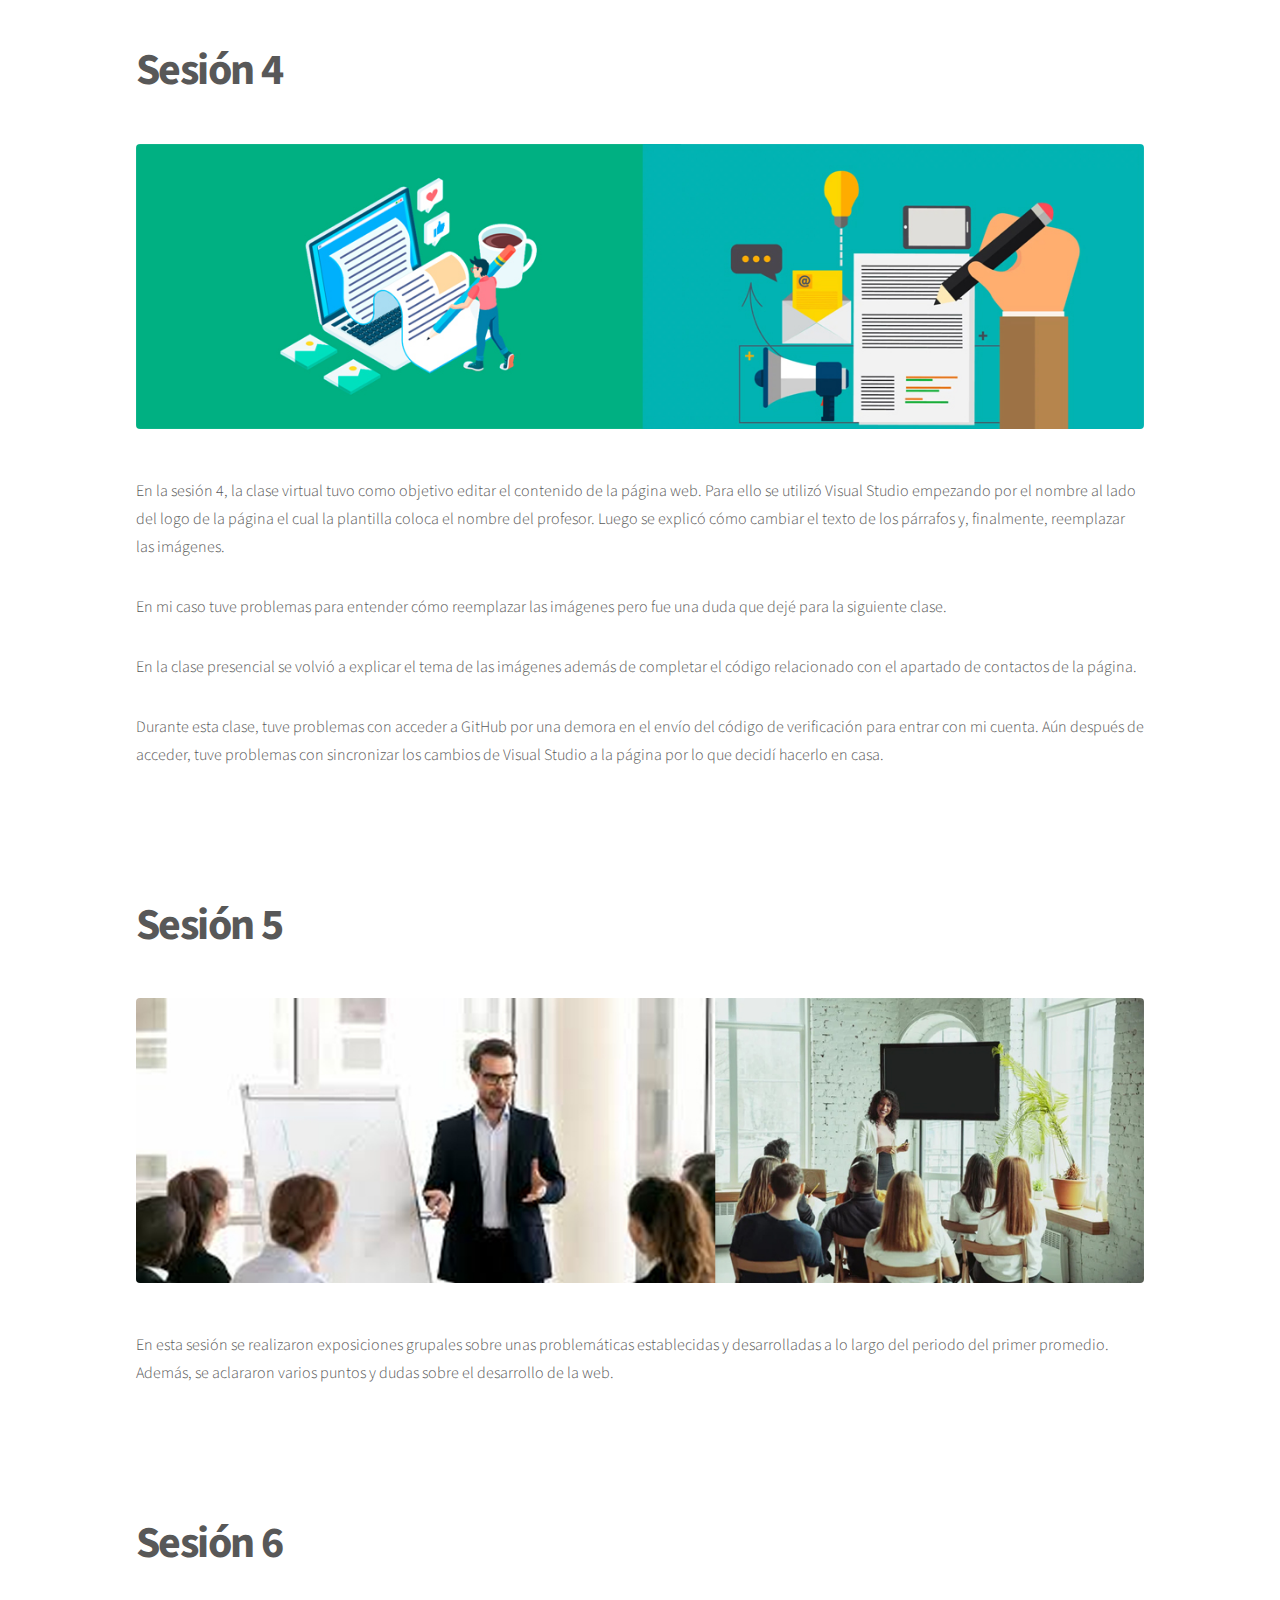
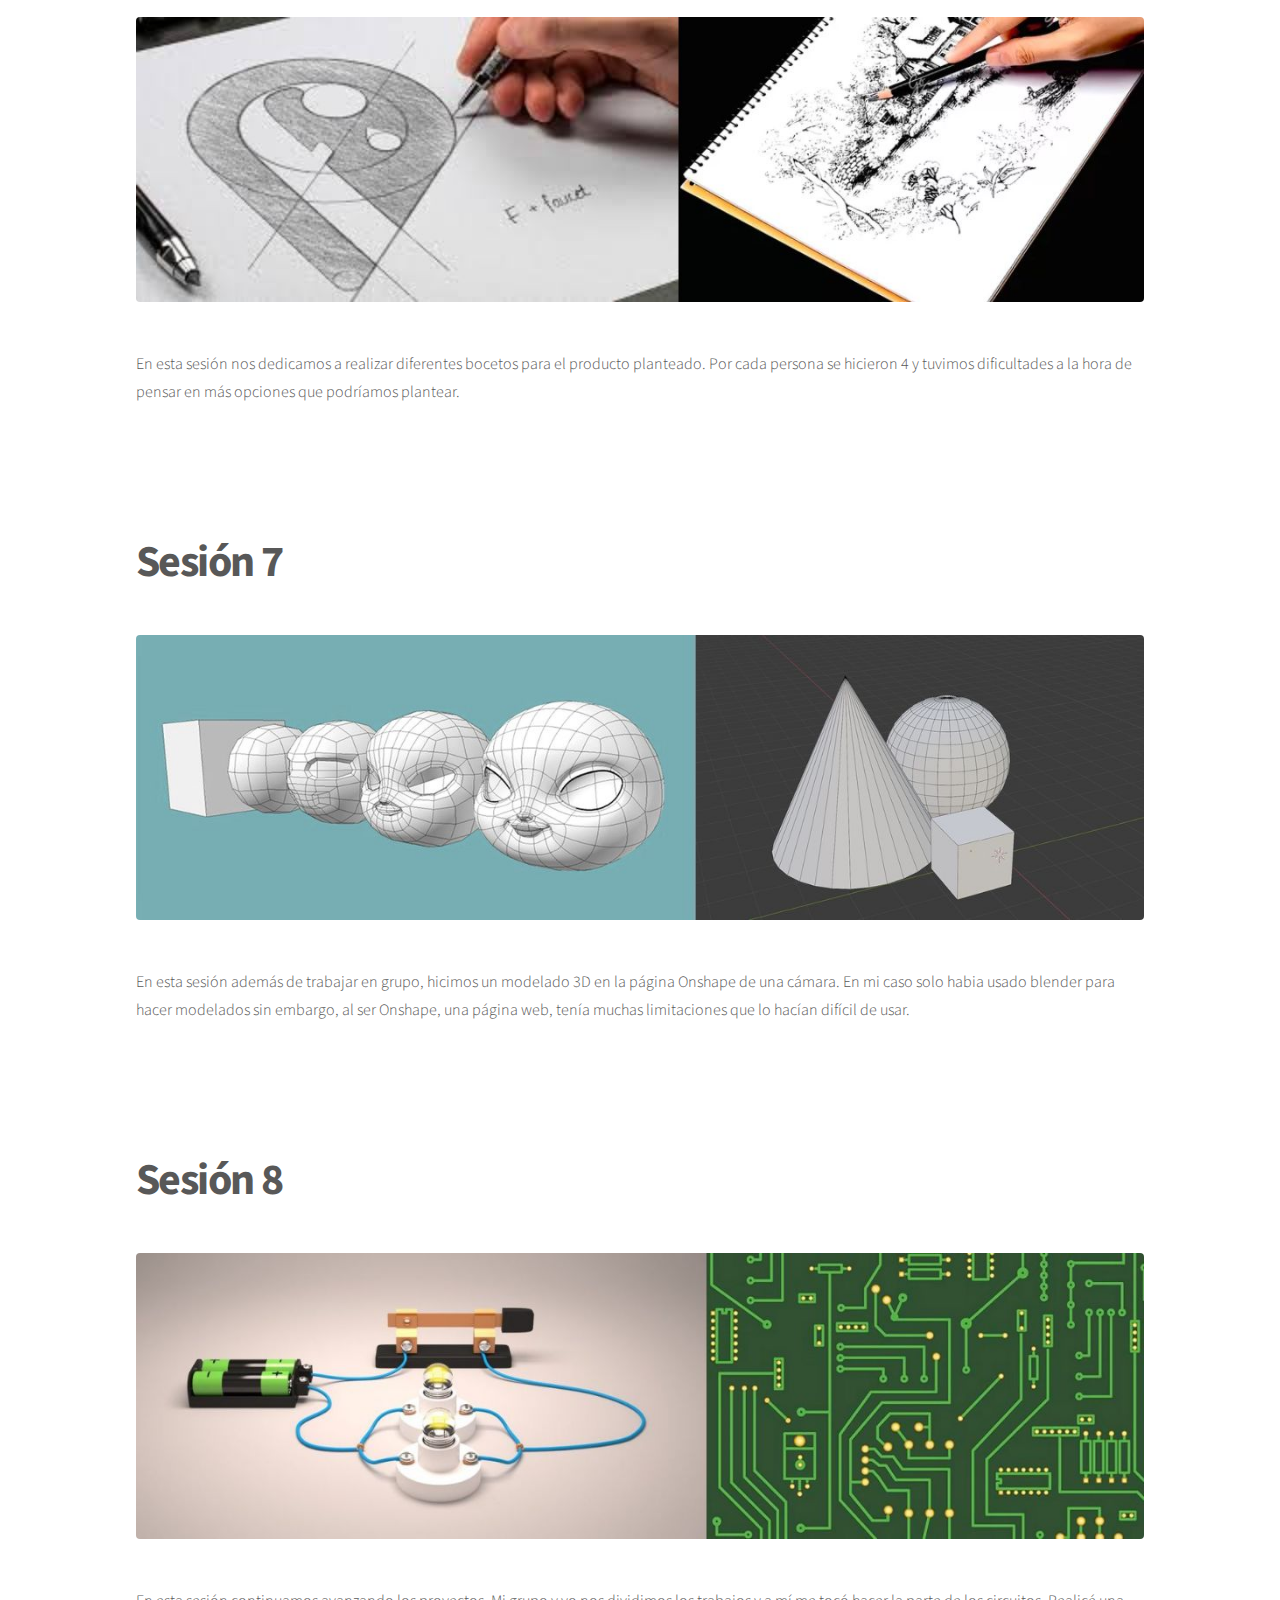
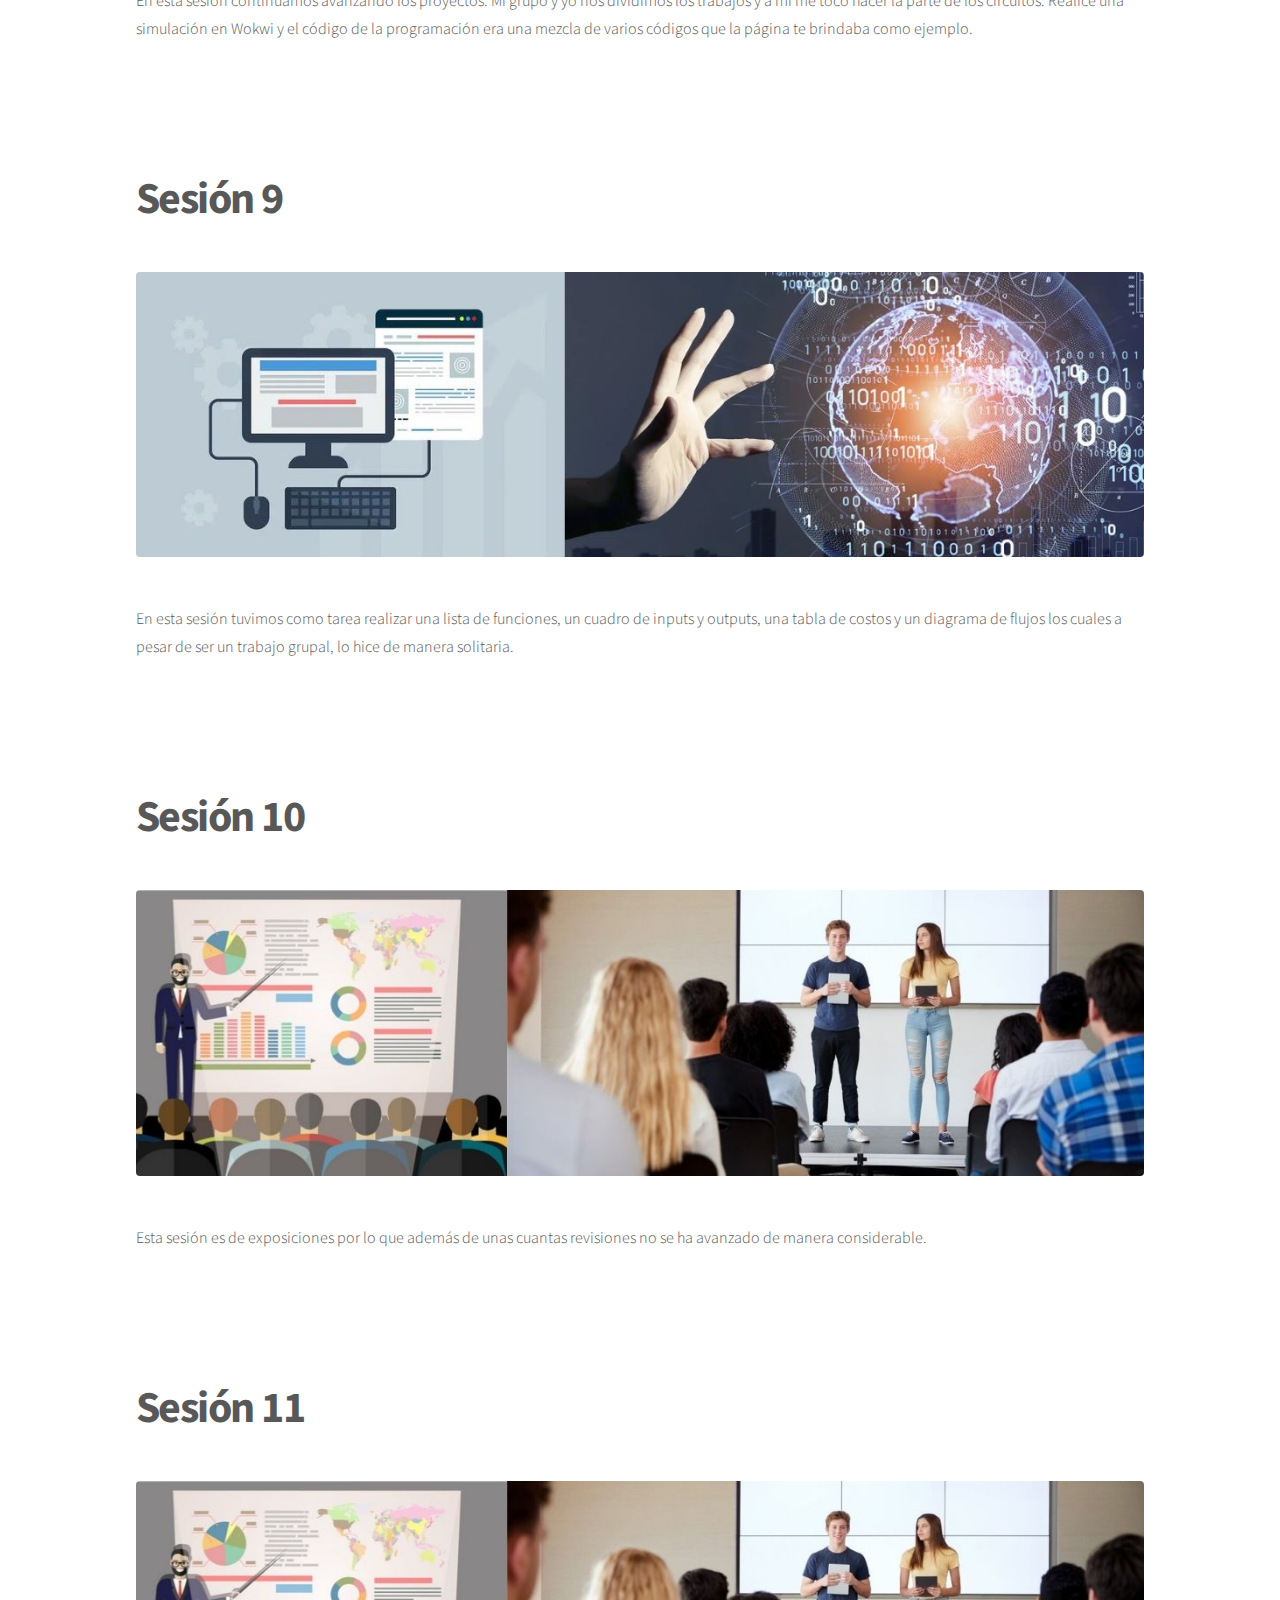
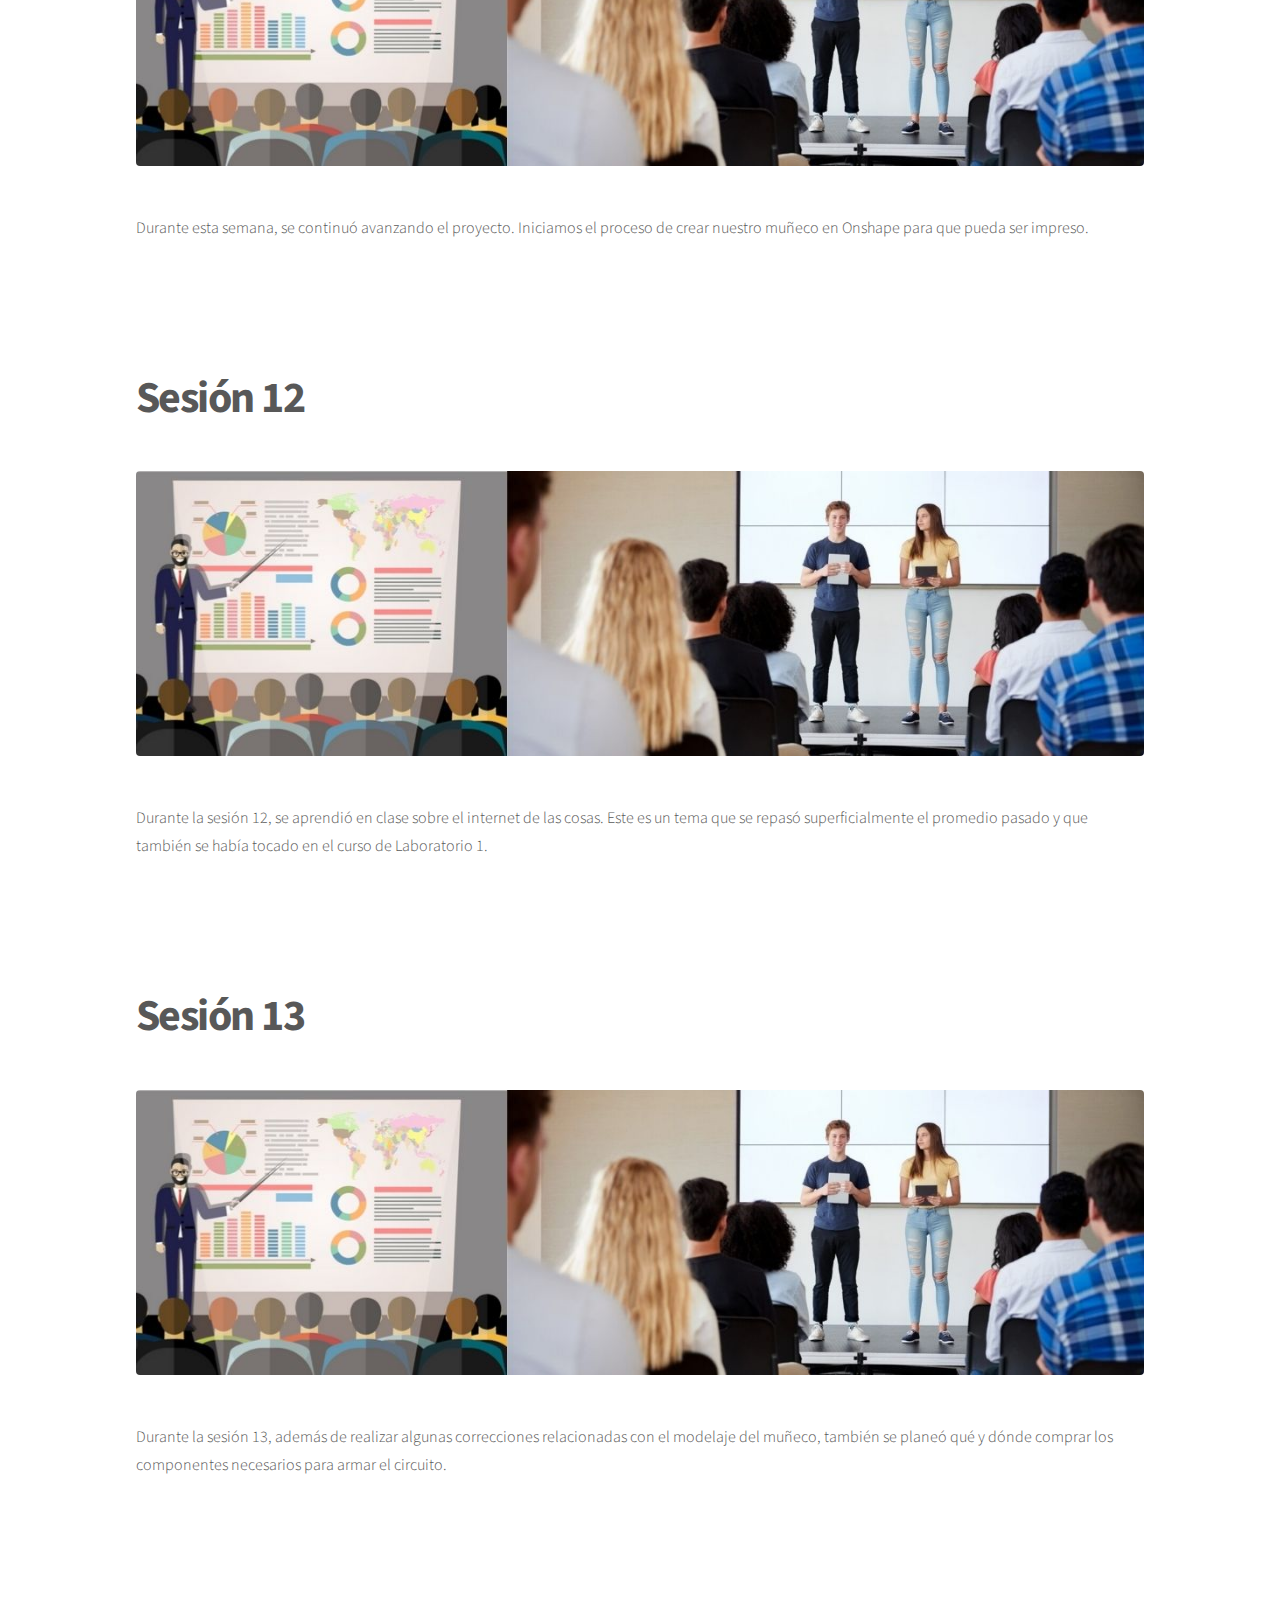
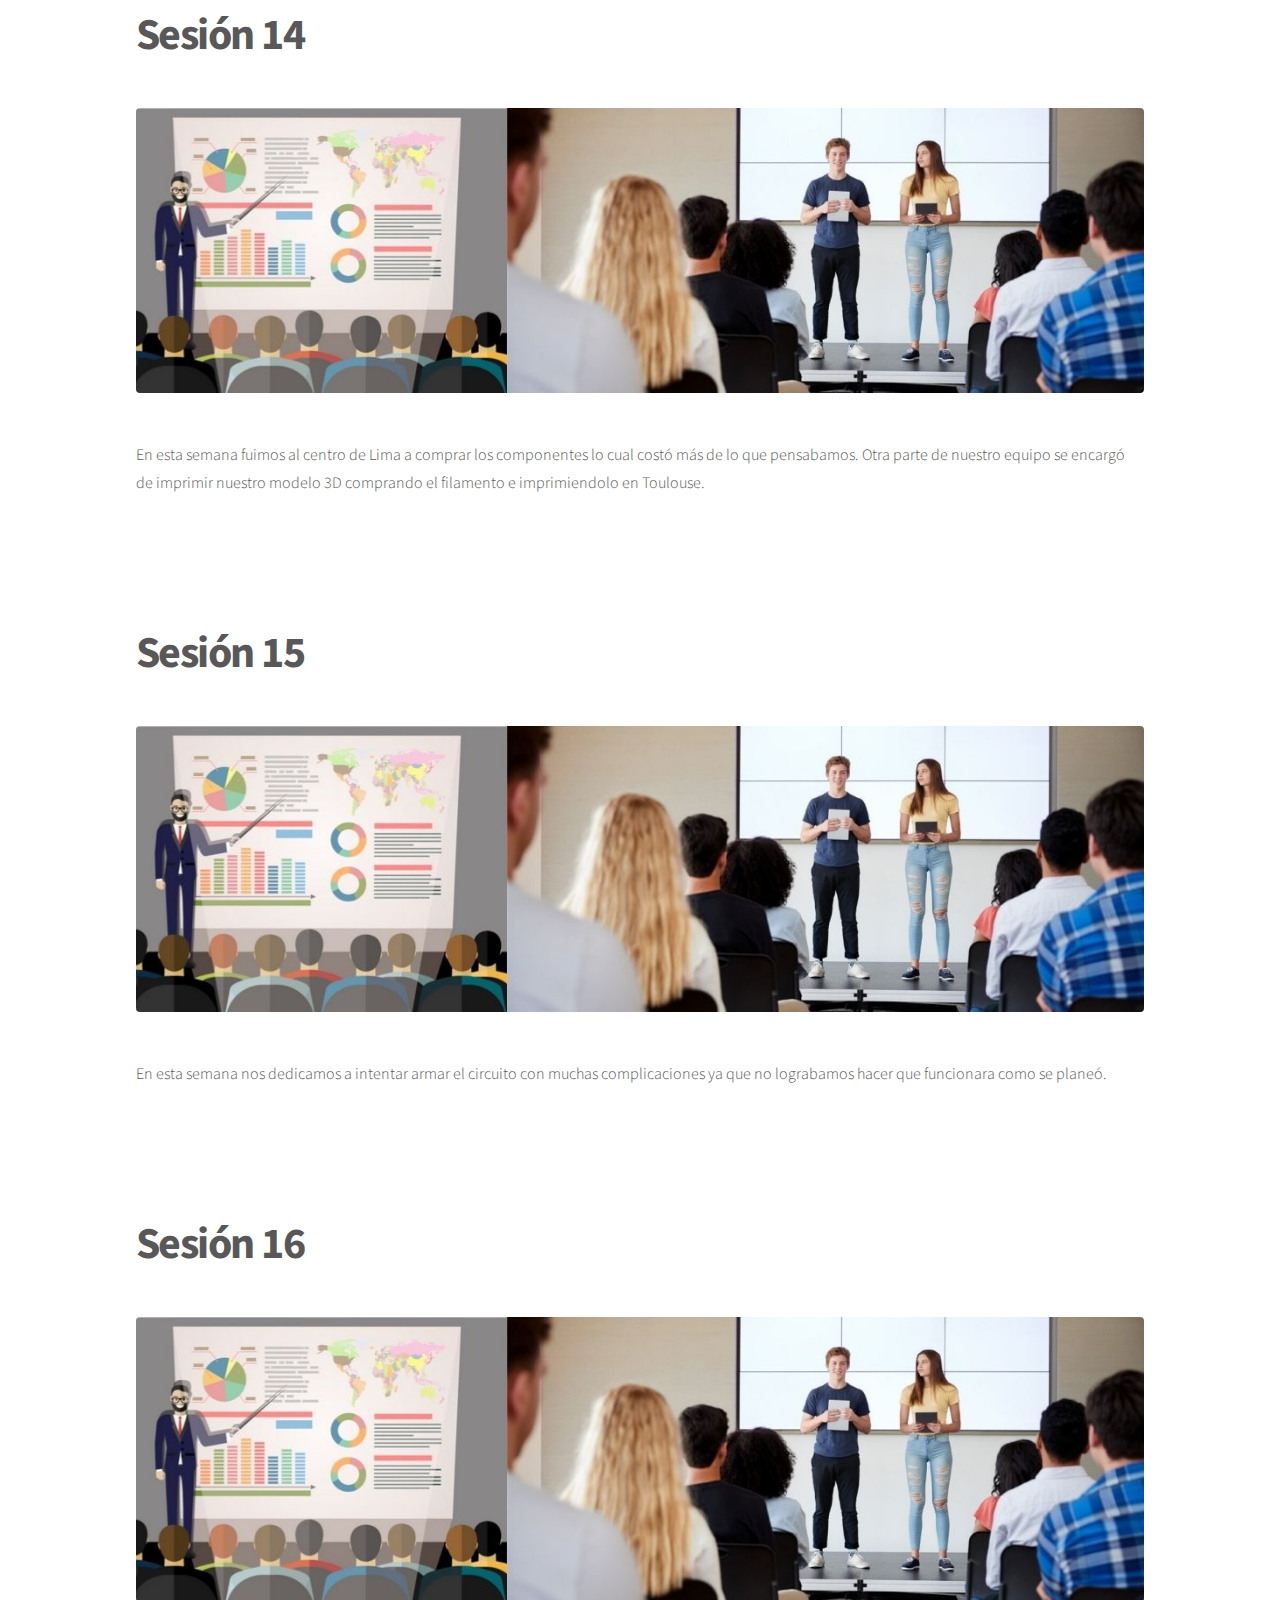
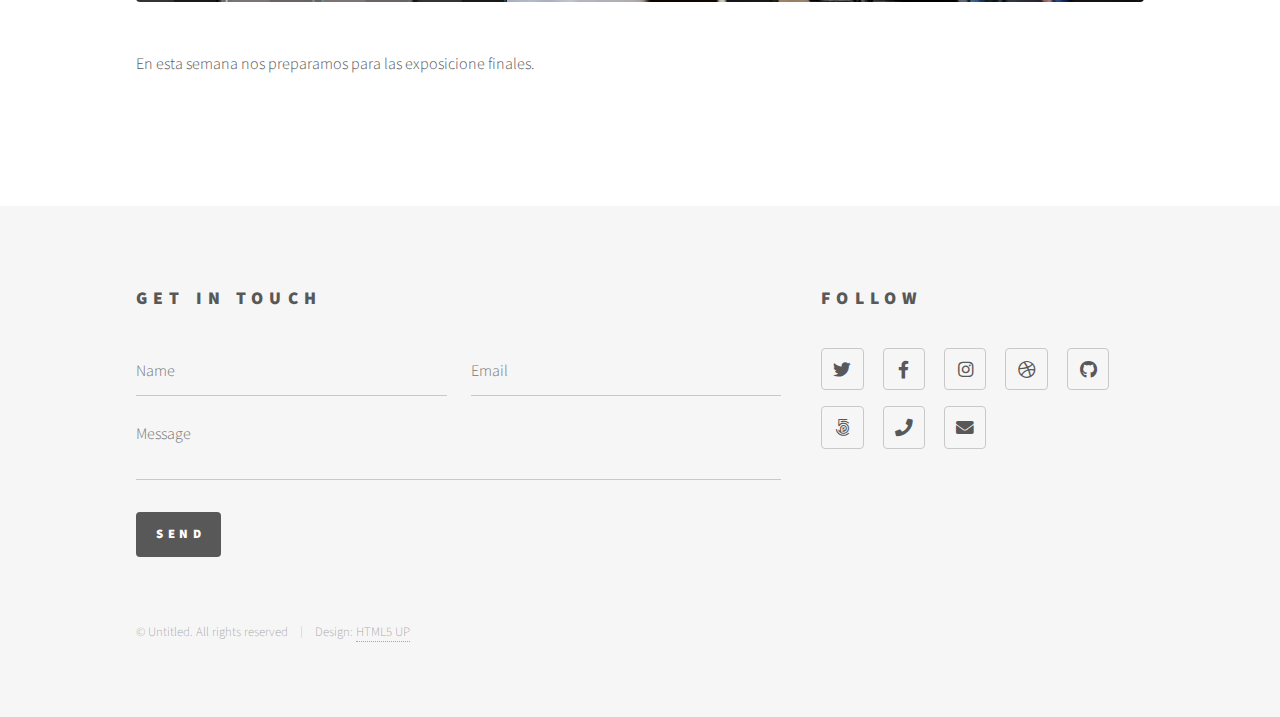
==== commit 1d7f3dfc: "a" ====
--- a/Bitácora.html
+++ b/Bitácora.html
@@ -122,6 +122,54 @@
 							<h1>Sesión 10</h1>
 							<span class="image main"><img src="images/semana 10.jpg" alt="" /></span>
 							<p>Esta sesión es de exposiciones por lo que además de unas cuantas revisiones no se ha avanzado de manera considerable.</p>
+						</div>
+					</div>
+					<!-- Main -->
+					<div id="main">
+						<div class="inner">
+							<h1>Sesión 11</h1>
+							<span class="image main"><img src="images/semana 10.jpg" alt="" /></span>
+							<p>Durante esta semana, se continuó avanzando el proyecto. Iniciamos el proceso de crear nuestro muñeco en Onshape para que pueda ser impreso.</p>
+						</div>
+					</div>
+					<!-- Main -->
+					<div id="main">
+						<div class="inner">
+							<h1>Sesión 12</h1>
+							<span class="image main"><img src="images/semana 10.jpg" alt="" /></span>
+							<p>Durante la sesión 12, se aprendió en clase sobre el internet de las cosas. Este es un tema que se repasó superficialmente el promedio pasado y que también se había tocado en el curso de Laboratorio 1.</p>
+						</div>
+					</div>
+					<!-- Main -->
+					<div id="main">
+						<div class="inner">
+							<h1>Sesión 13</h1>
+							<span class="image main"><img src="images/semana 10.jpg" alt="" /></span>
+							<p>Durante la sesión 13, además de realizar algunas correcciones relacionadas con el modelaje del muñeco, también se planeó qué y dónde comprar los componentes necesarios para armar el circuito.</p>
+						</div>
+					</div>
+					<!-- Main -->
+					<div id="main">
+						<div class="inner">
+							<h1>Sesión 14</h1>
+							<span class="image main"><img src="images/semana 10.jpg" alt="" /></span>
+							<p>En esta semana fuimos al centro de Lima a comprar los componentes lo cual costó más de lo que pensabamos. Otra parte de nuestro equipo se encargó de imprimir nuestro modelo 3D comprando el filamento e imprimiendolo en Toulouse.</p>
+						</div>
+					</div>
+					<!-- Main -->
+					<div id="main">
+						<div class="inner">
+							<h1>Sesión 15</h1>
+							<span class="image main"><img src="images/semana 10.jpg" alt="" /></span>
+							<p>En esta semana nos dedicamos a intentar armar el circuito con muchas complicaciones ya que no lograbamos hacer que funcionara como se planeó.</p>
+						</div>
+					</div>
+					<!-- Main -->
+					<div id="main">
+						<div class="inner">
+							<h1>Sesión 16</h1>
+							<span class="image main"><img src="images/semana 10.jpg" alt="" /></span>
+							<p>En esta semana nos preparamos para las exposicione finales.</p>
 						</div>
 					</div>
 
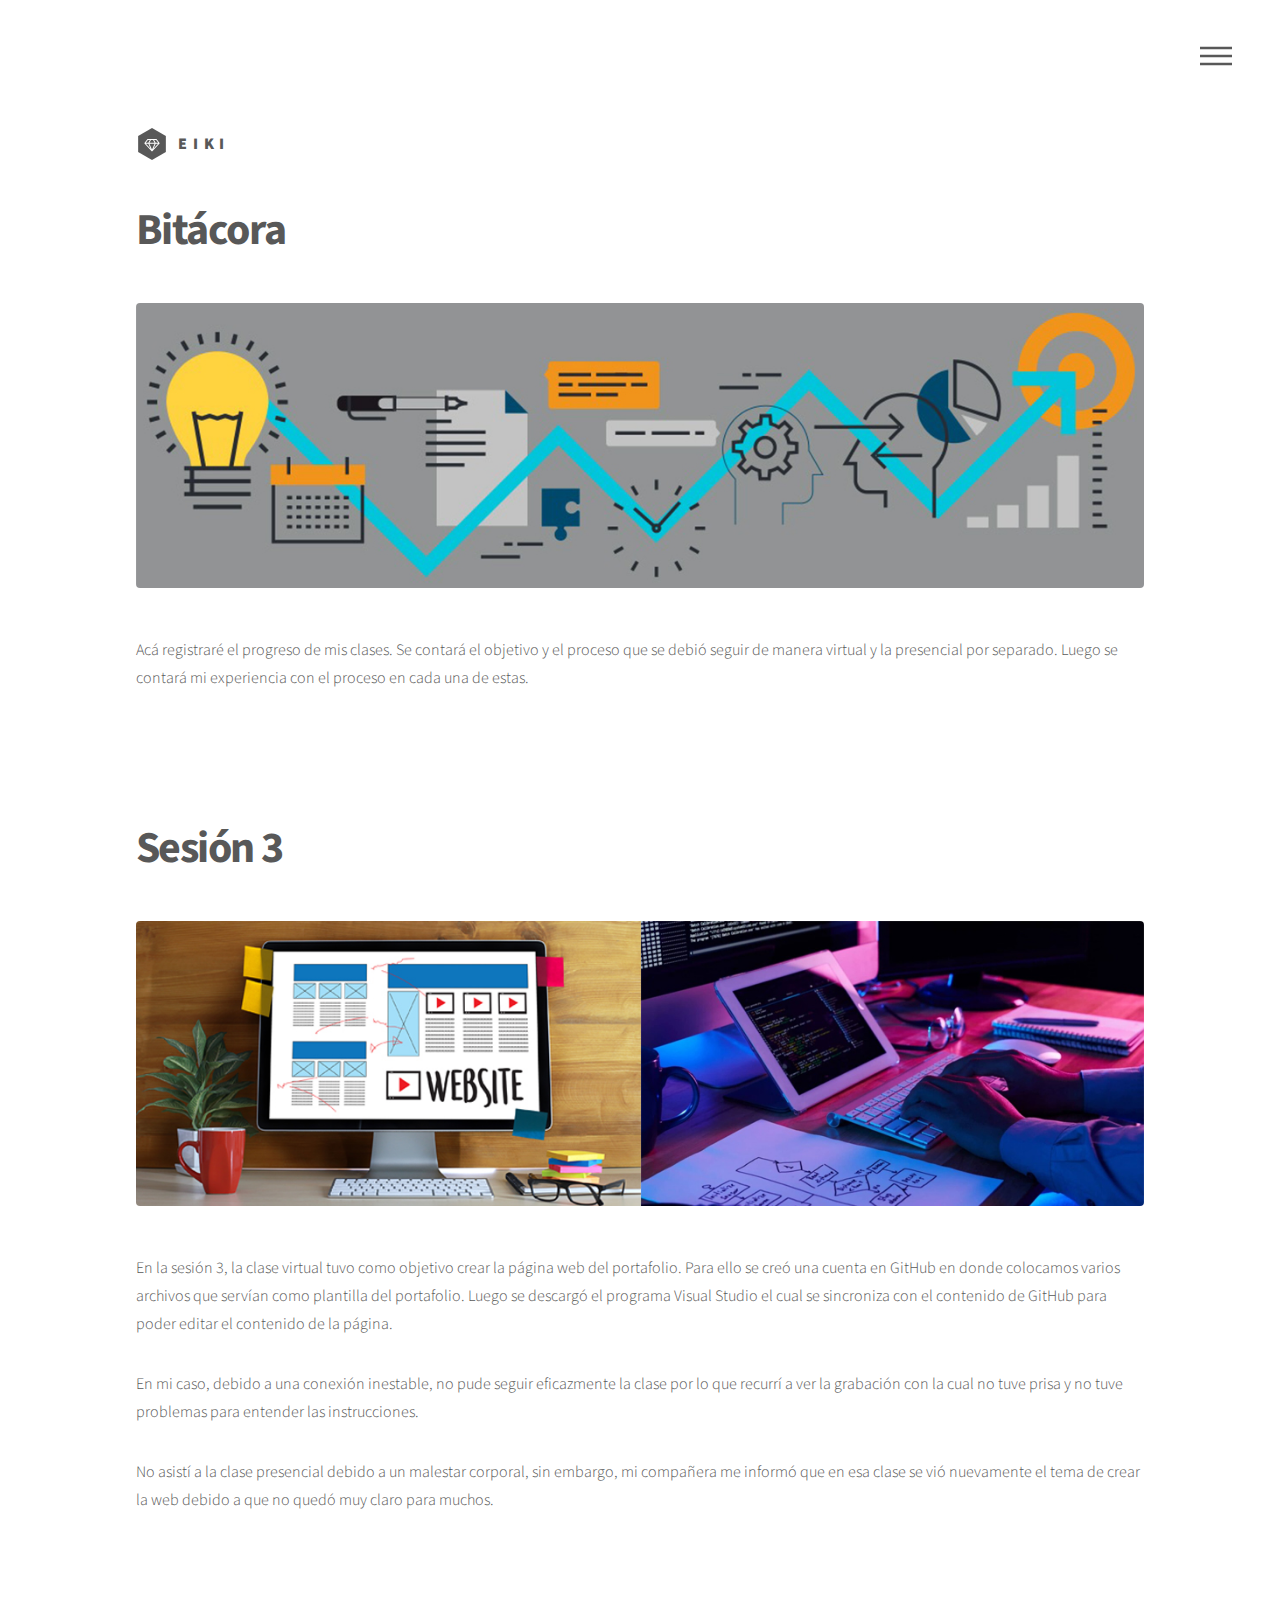
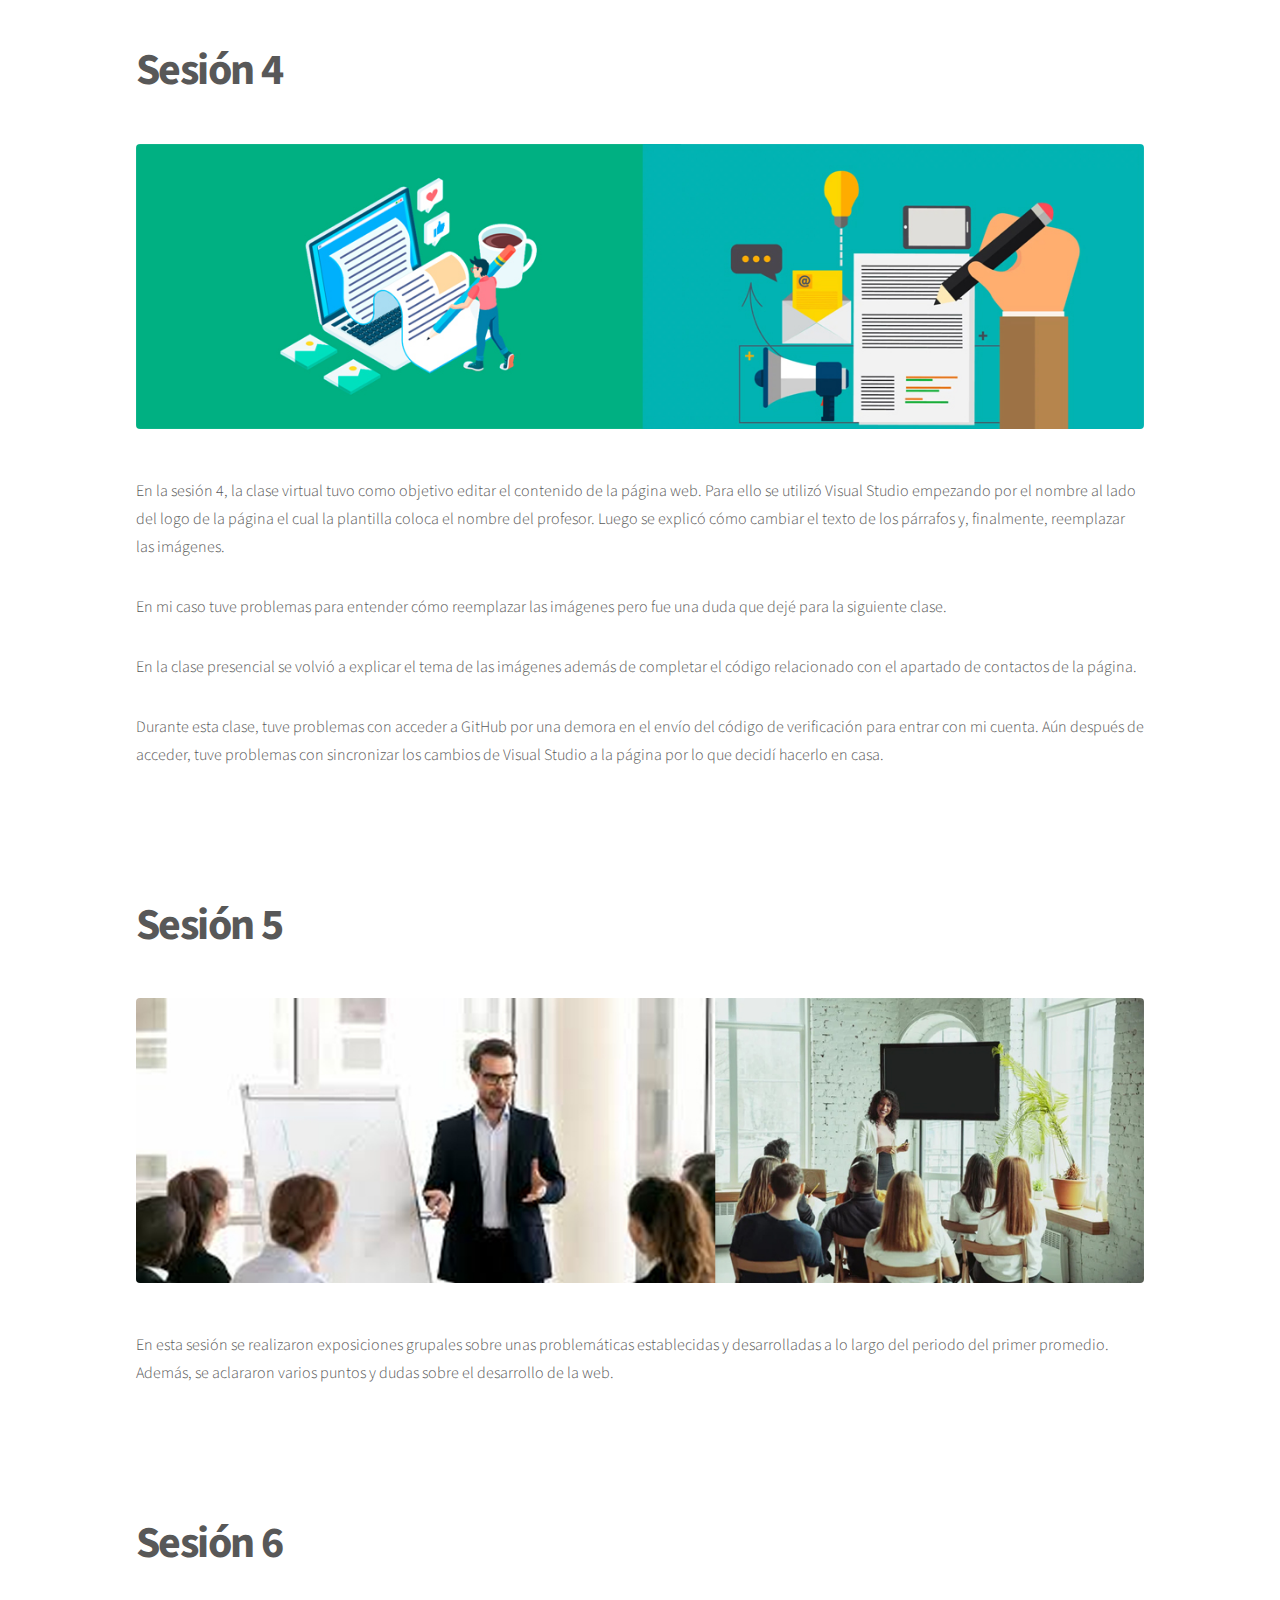
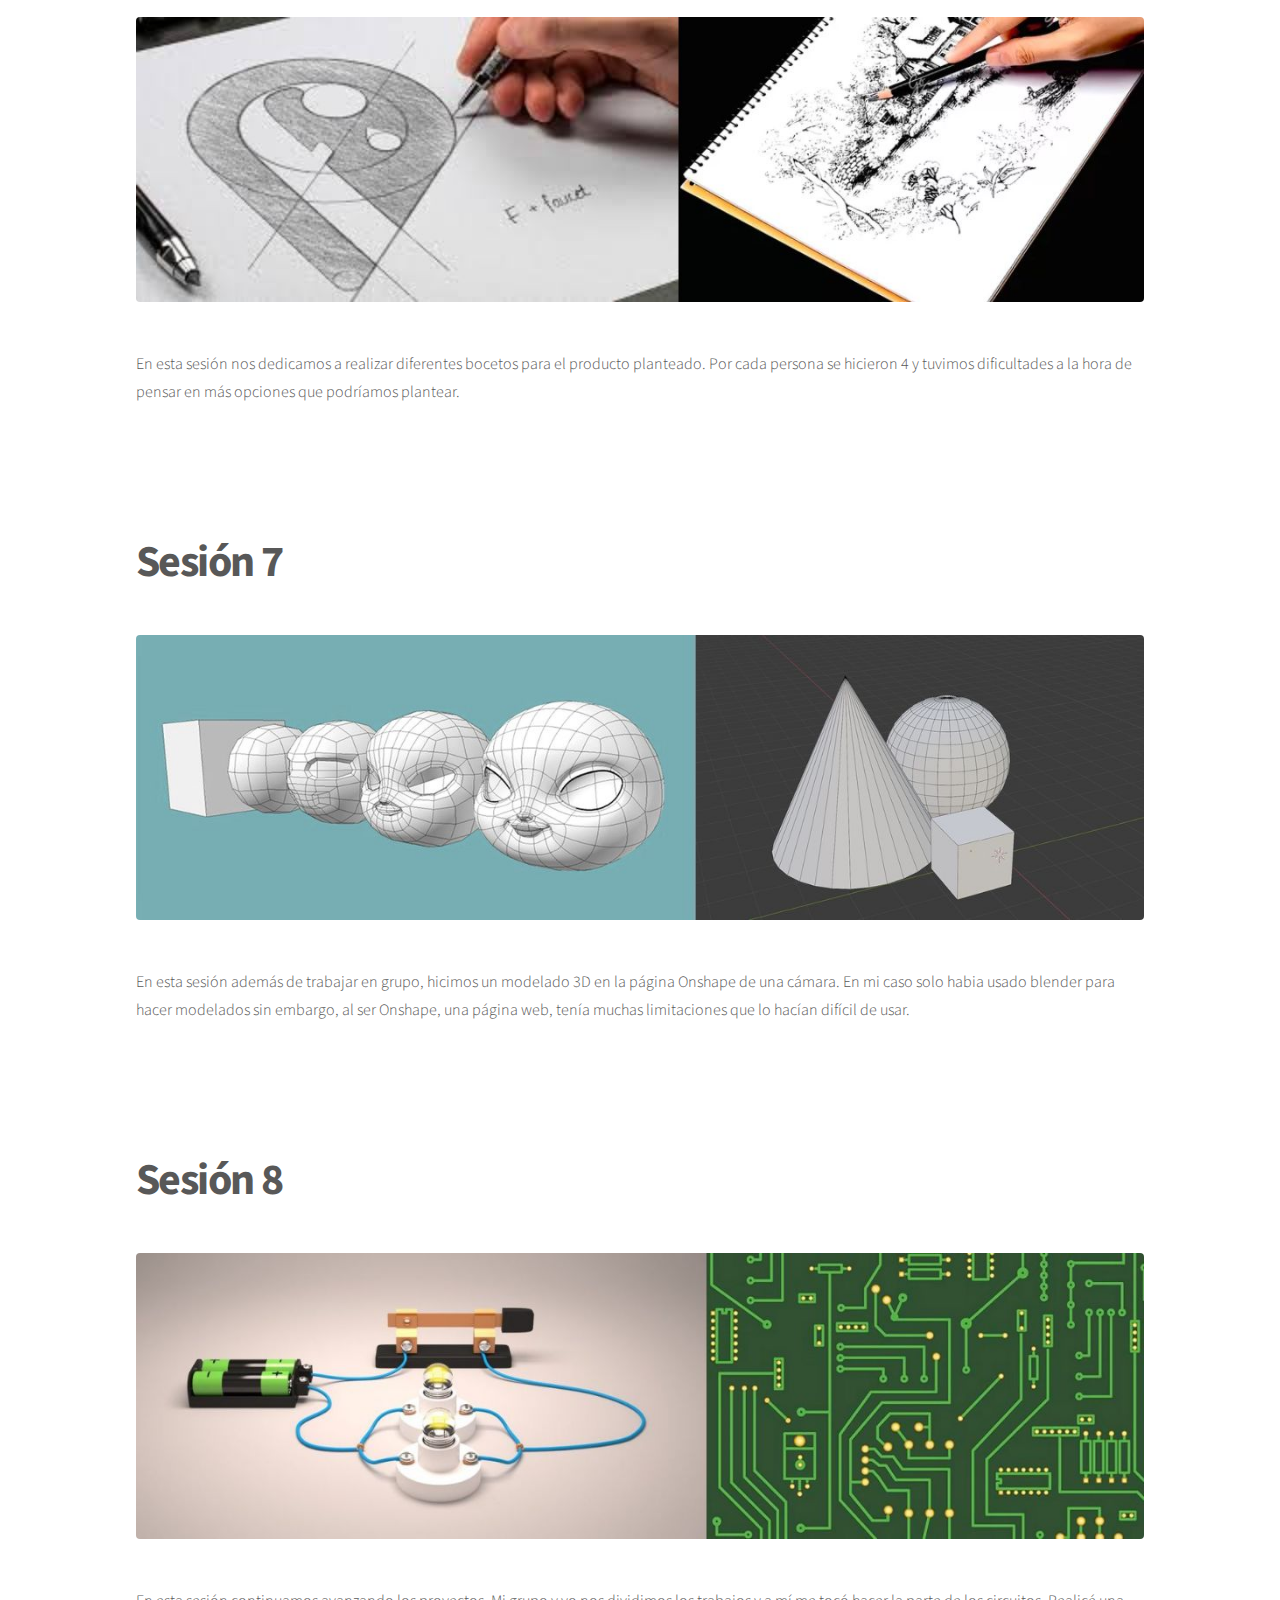
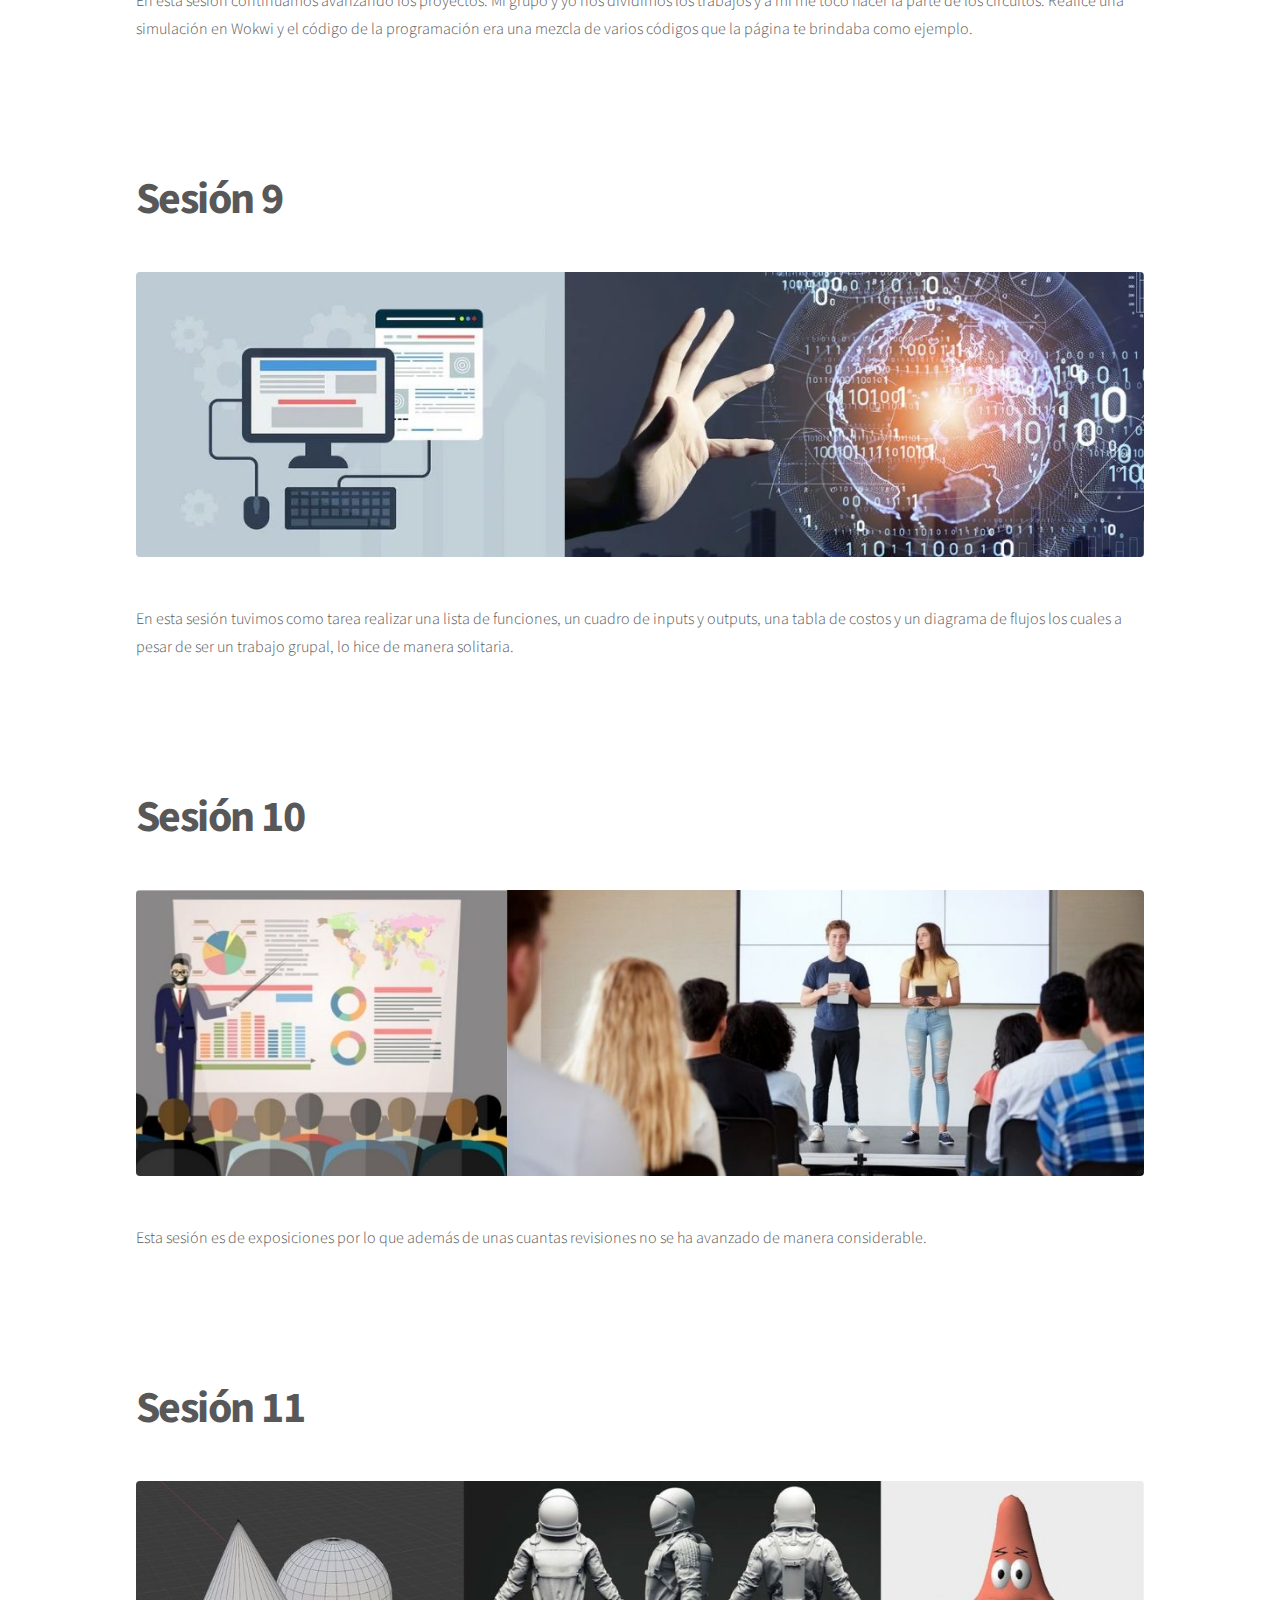
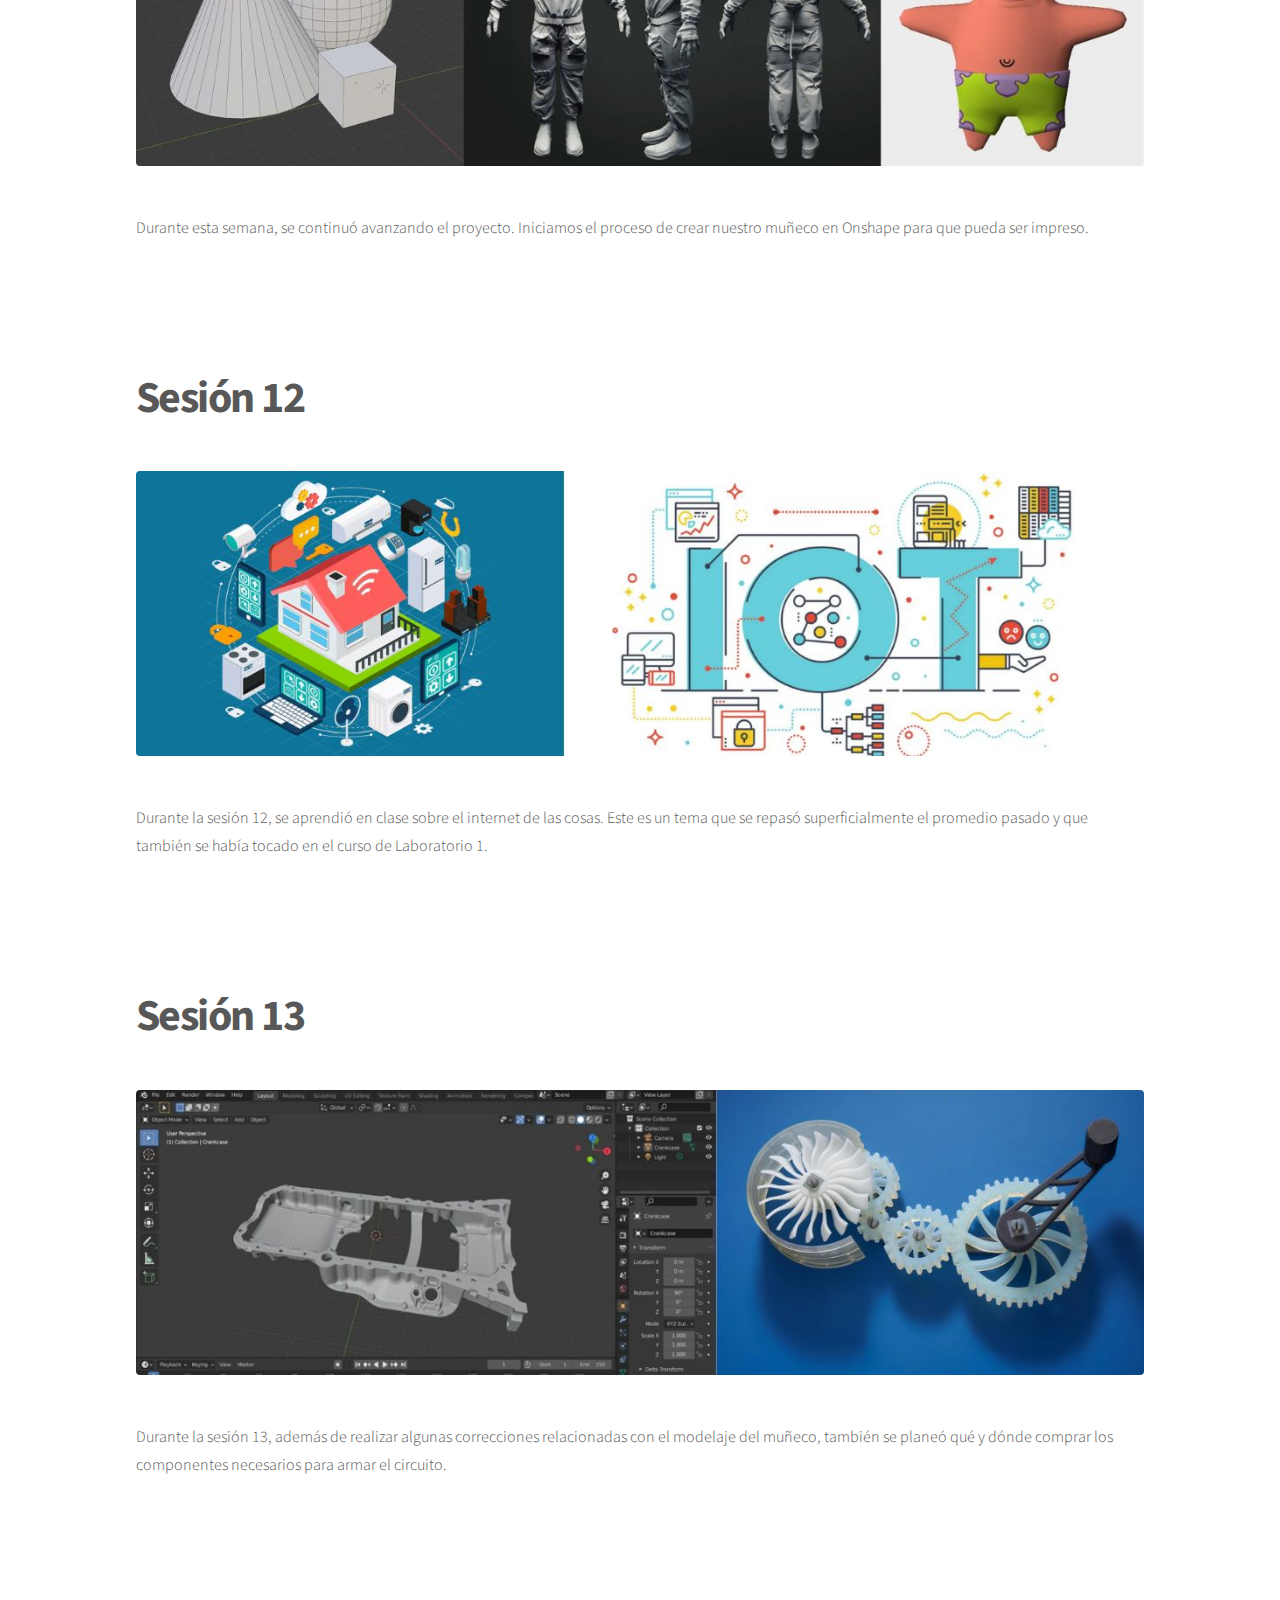
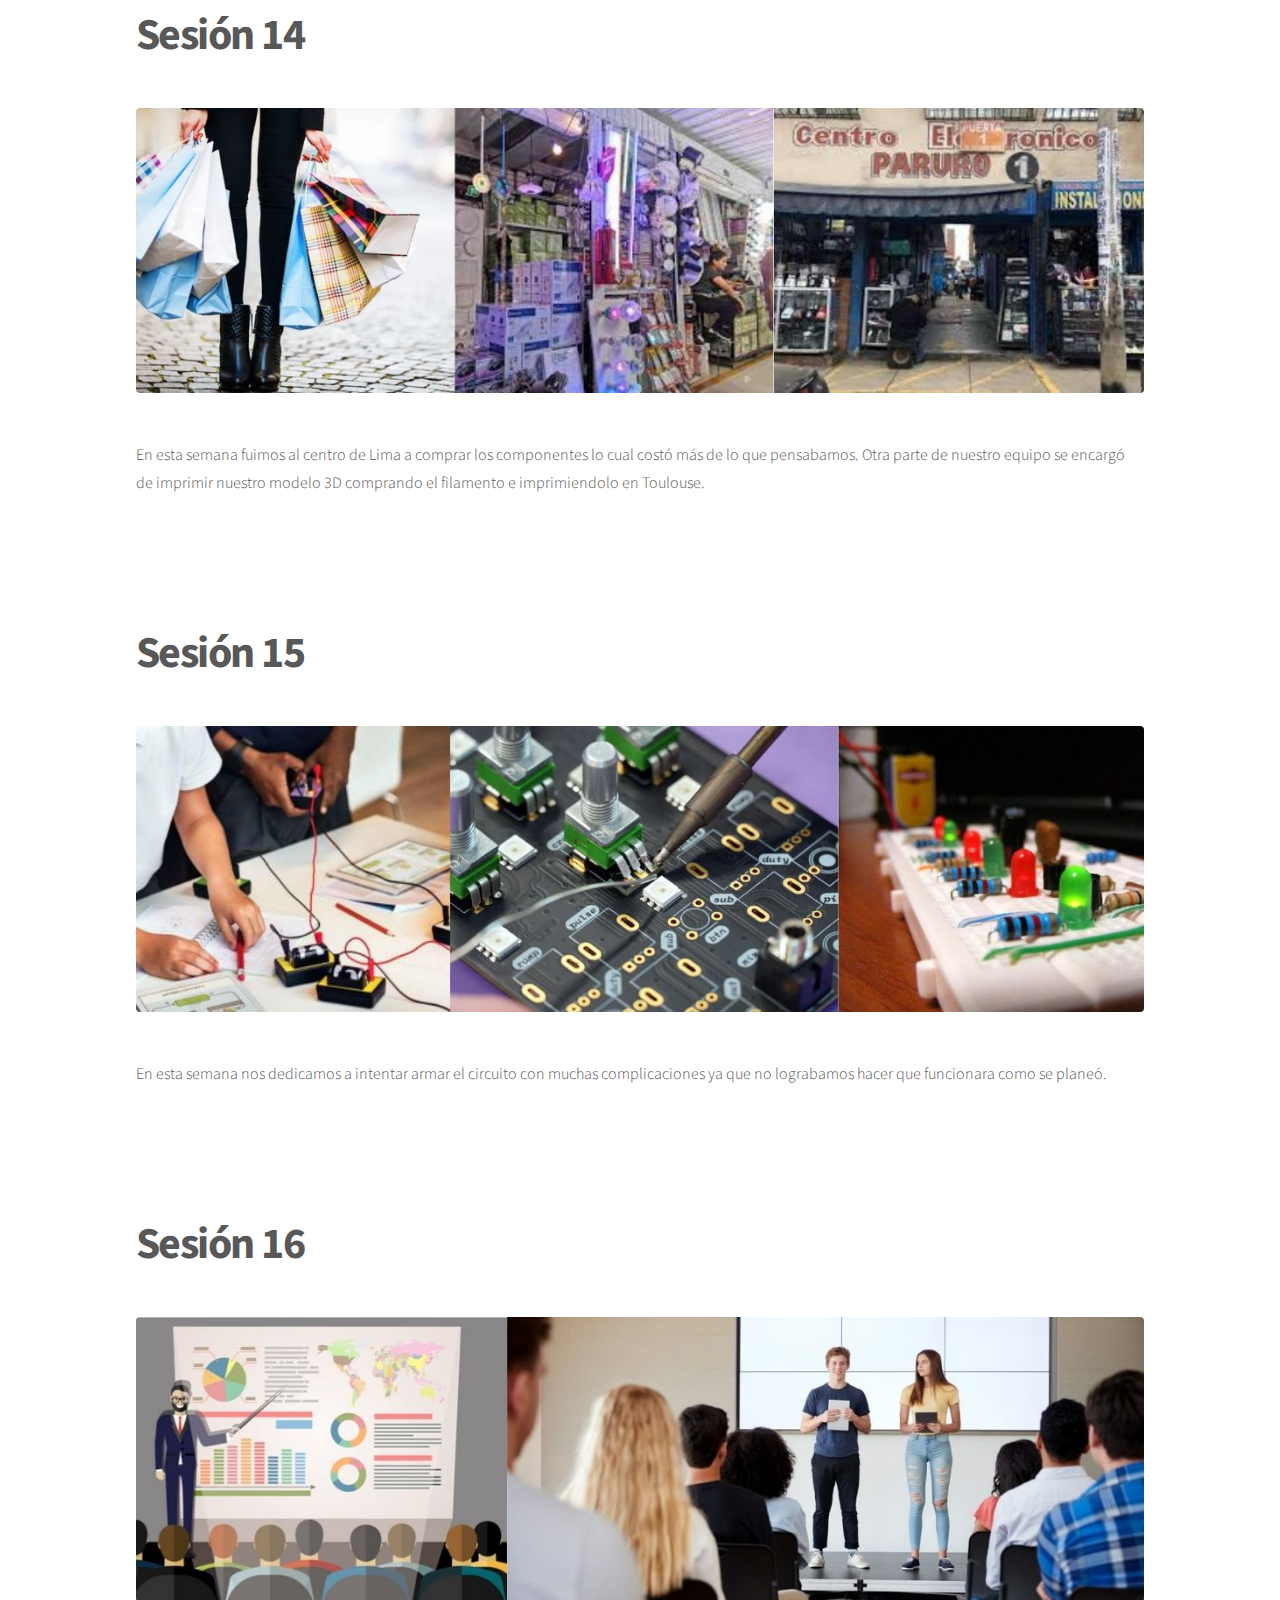
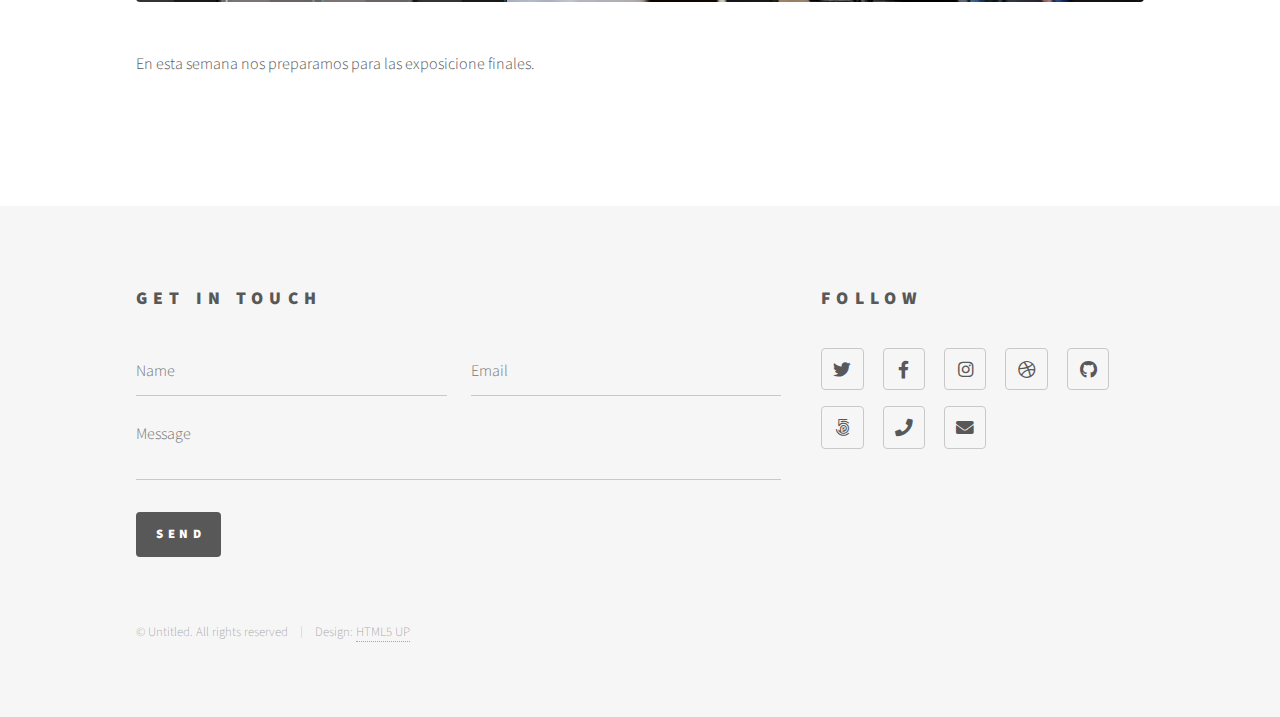
==== commit 9d662370: "a" ====
--- a/Bitácora.html
+++ b/Bitácora.html
@@ -128,7 +128,7 @@
 					<div id="main">
 						<div class="inner">
 							<h1>Sesión 11</h1>
-							<span class="image main"><img src="images/semana 10.jpg" alt="" /></span>
+							<span class="image main"><img src="images/semana 11.jpg" alt="" /></span>
 							<p>Durante esta semana, se continuó avanzando el proyecto. Iniciamos el proceso de crear nuestro muñeco en Onshape para que pueda ser impreso.</p>
 						</div>
 					</div>
@@ -136,7 +136,7 @@
 					<div id="main">
 						<div class="inner">
 							<h1>Sesión 12</h1>
-							<span class="image main"><img src="images/semana 10.jpg" alt="" /></span>
+							<span class="image main"><img src="images/semana 12.jpg" alt="" /></span>
 							<p>Durante la sesión 12, se aprendió en clase sobre el internet de las cosas. Este es un tema que se repasó superficialmente el promedio pasado y que también se había tocado en el curso de Laboratorio 1.</p>
 						</div>
 					</div>
@@ -144,7 +144,7 @@
 					<div id="main">
 						<div class="inner">
 							<h1>Sesión 13</h1>
-							<span class="image main"><img src="images/semana 10.jpg" alt="" /></span>
+							<span class="image main"><img src="images/semana 13.jpg" alt="" /></span>
 							<p>Durante la sesión 13, además de realizar algunas correcciones relacionadas con el modelaje del muñeco, también se planeó qué y dónde comprar los componentes necesarios para armar el circuito.</p>
 						</div>
 					</div>
@@ -152,7 +152,7 @@
 					<div id="main">
 						<div class="inner">
 							<h1>Sesión 14</h1>
-							<span class="image main"><img src="images/semana 10.jpg" alt="" /></span>
+							<span class="image main"><img src="images/semana 14.jpg" alt="" /></span>
 							<p>En esta semana fuimos al centro de Lima a comprar los componentes lo cual costó más de lo que pensabamos. Otra parte de nuestro equipo se encargó de imprimir nuestro modelo 3D comprando el filamento e imprimiendolo en Toulouse.</p>
 						</div>
 					</div>
@@ -160,7 +160,7 @@
 					<div id="main">
 						<div class="inner">
 							<h1>Sesión 15</h1>
-							<span class="image main"><img src="images/semana 10.jpg" alt="" /></span>
+							<span class="image main"><img src="images/semana 15.jpg" alt="" /></span>
 							<p>En esta semana nos dedicamos a intentar armar el circuito con muchas complicaciones ya que no lograbamos hacer que funcionara como se planeó.</p>
 						</div>
 					</div>
@@ -224,4 +224,4 @@
 			<script src="assets/js/main.js"></script>
 
 	</body>
-</html>+</html>	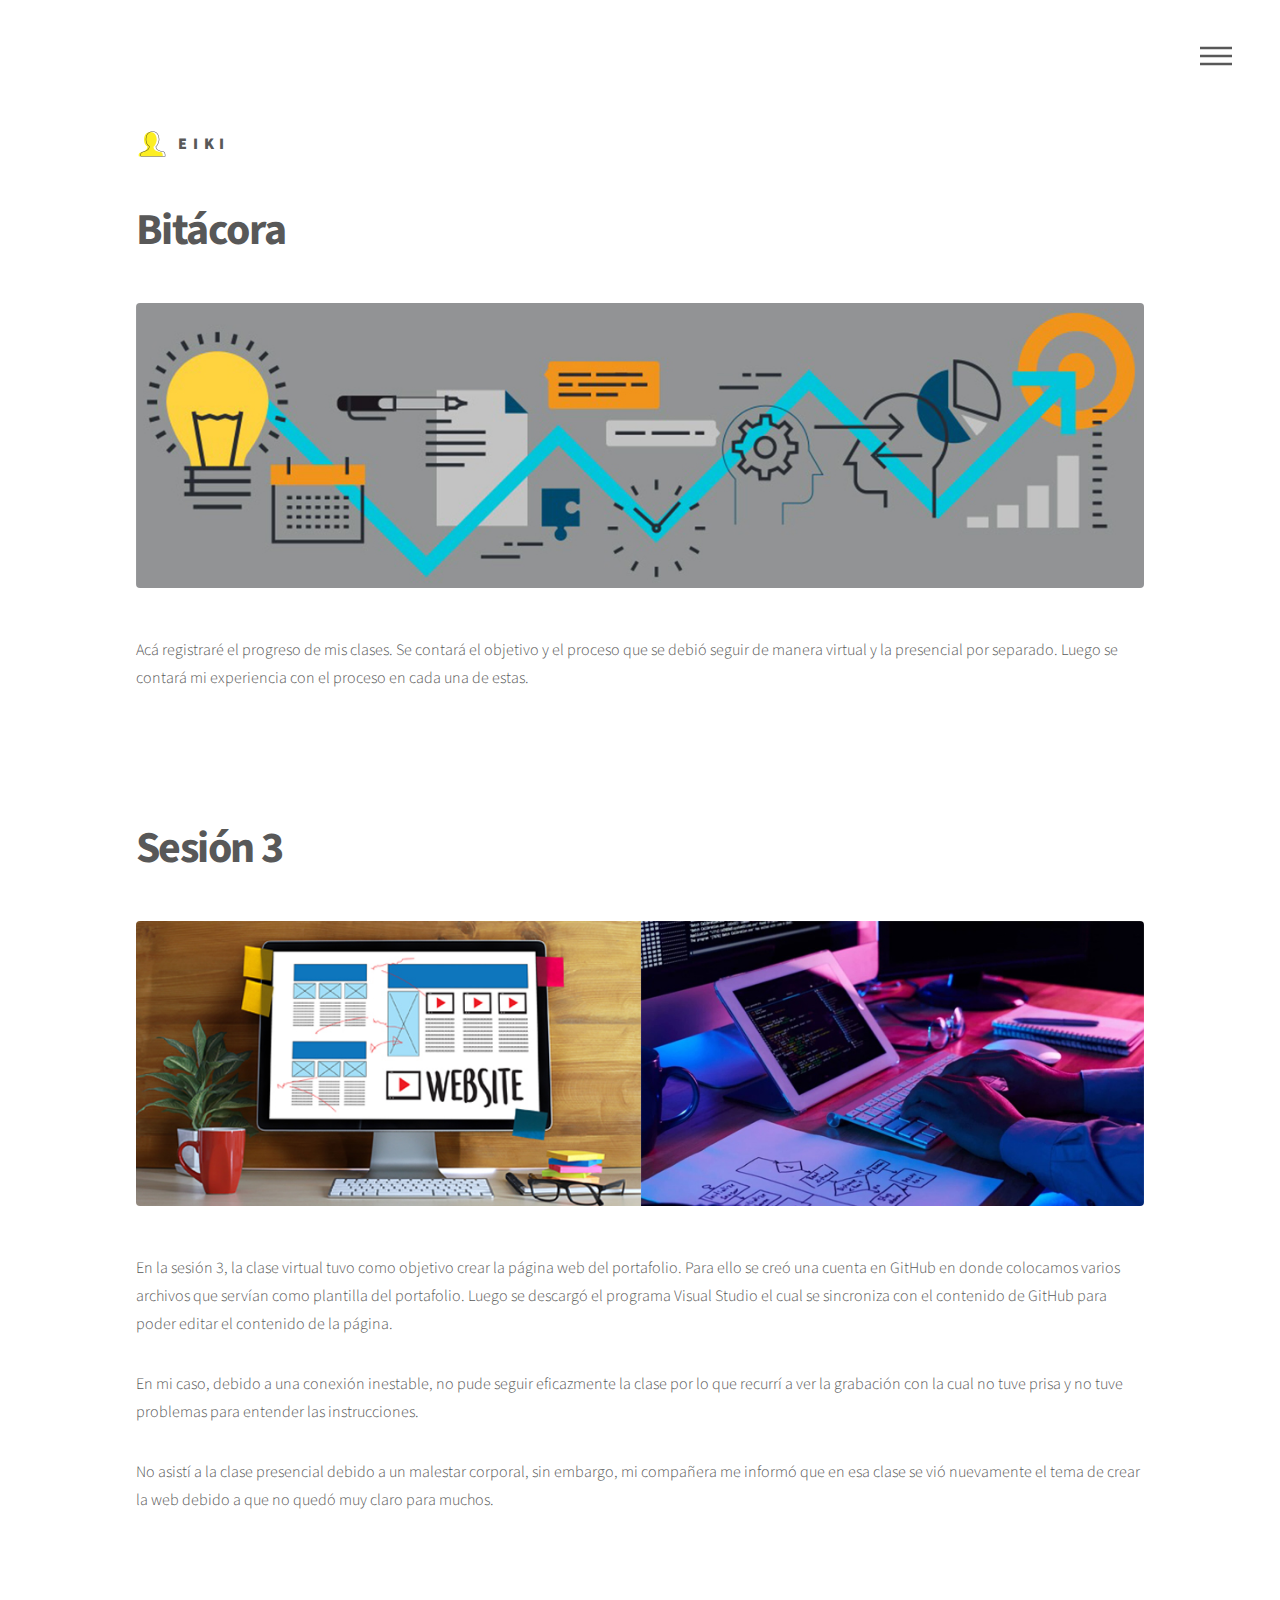
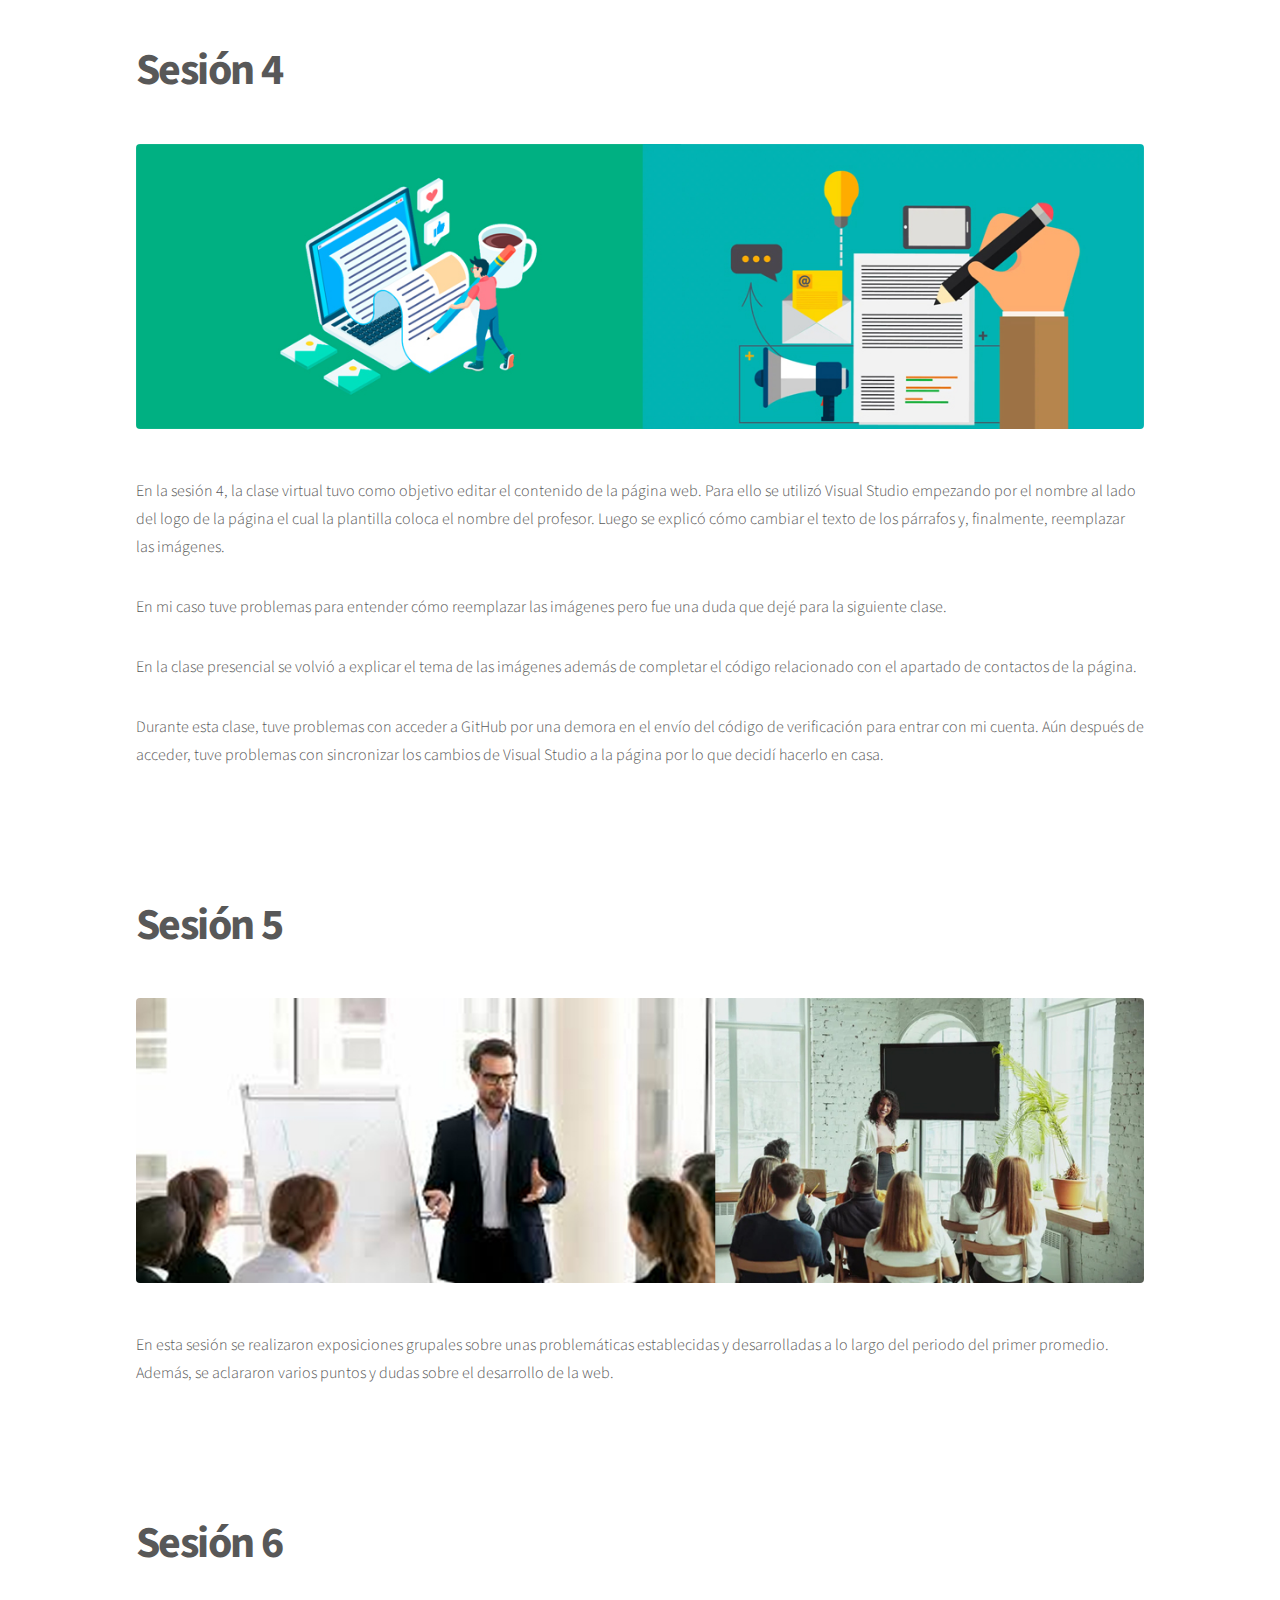
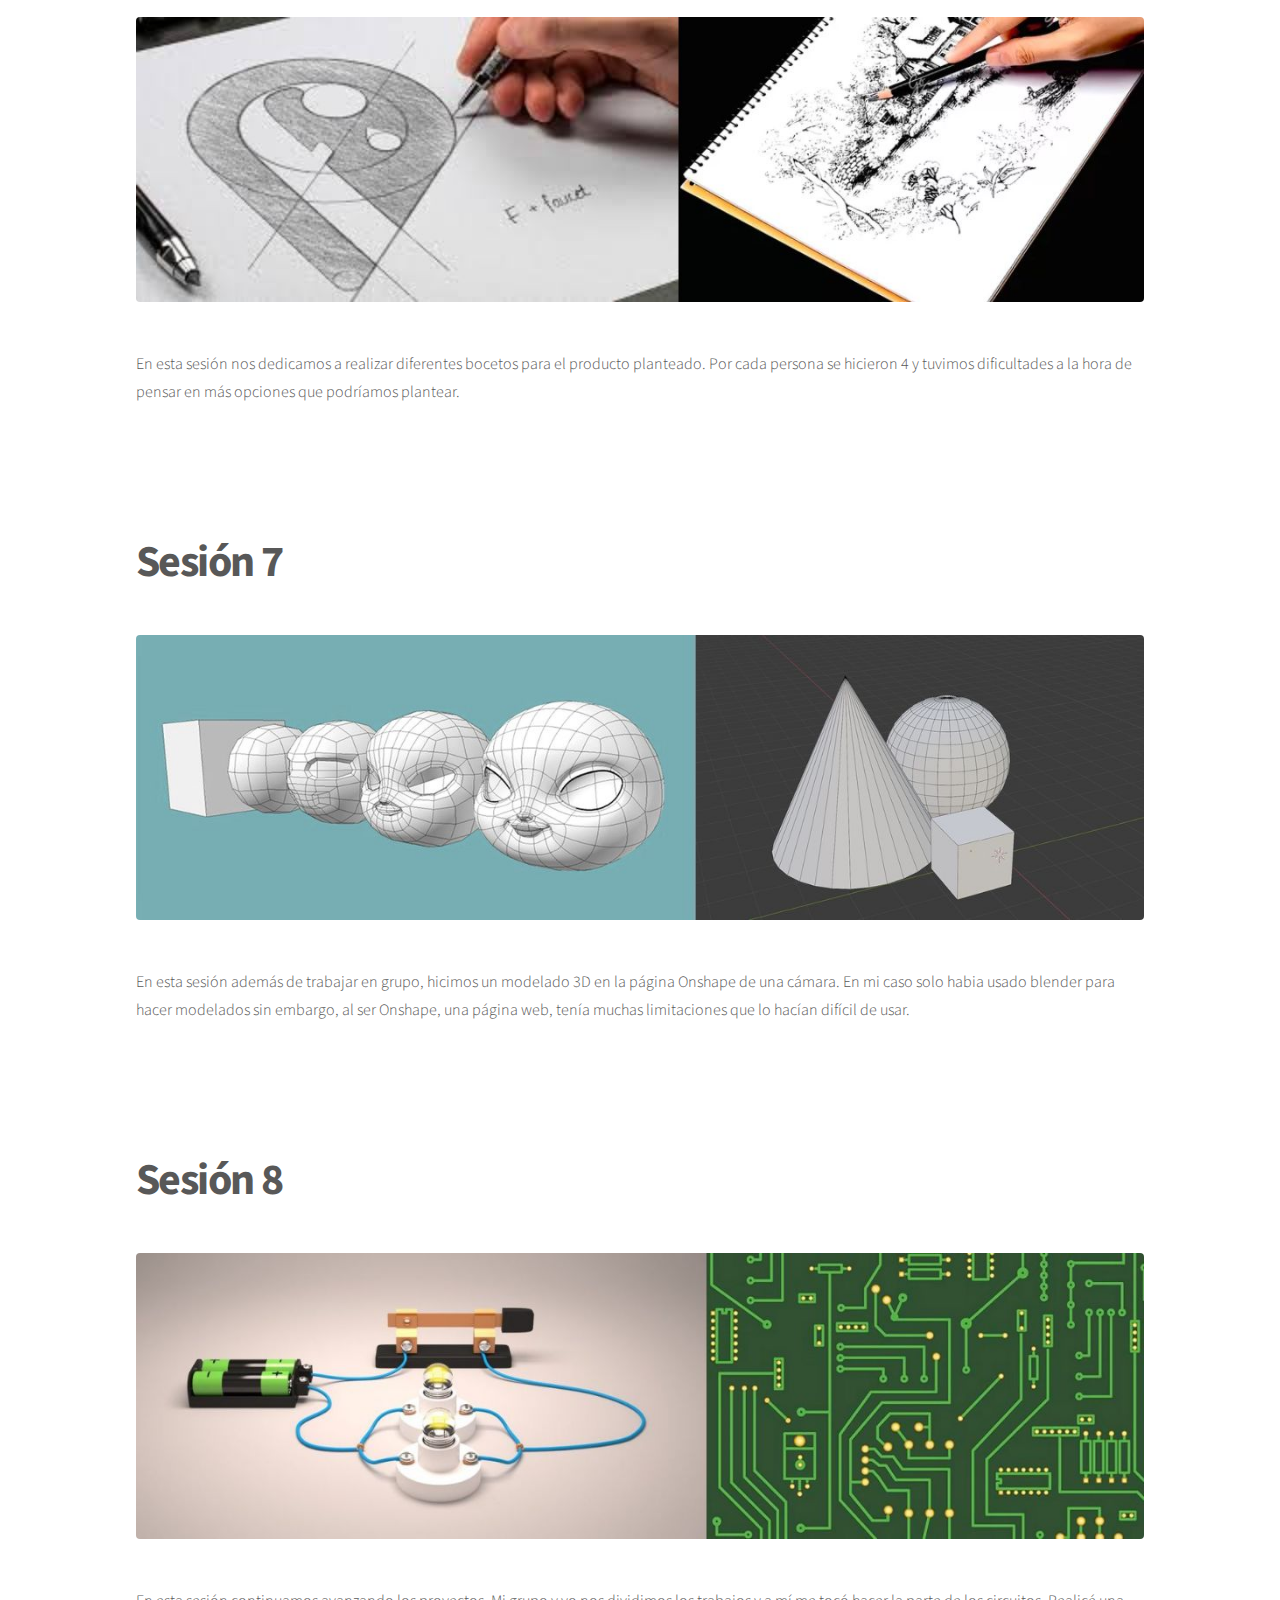
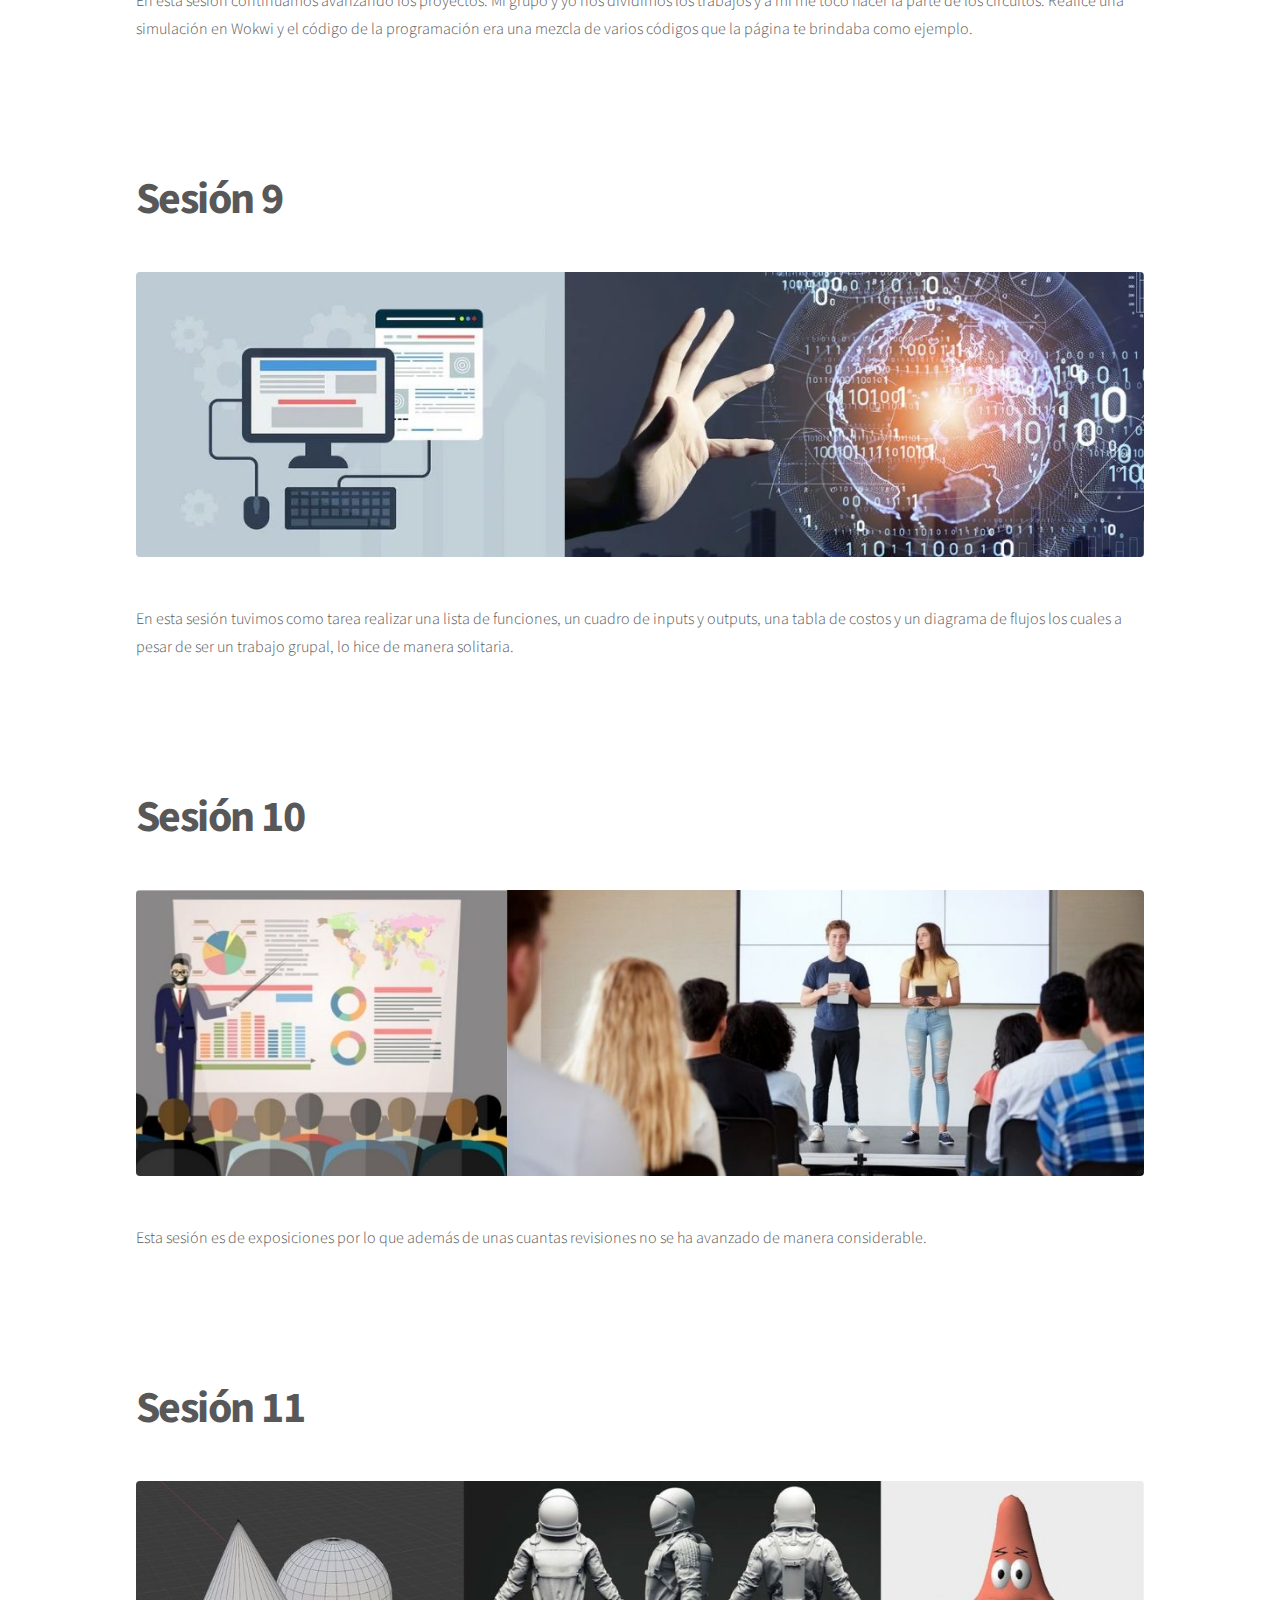
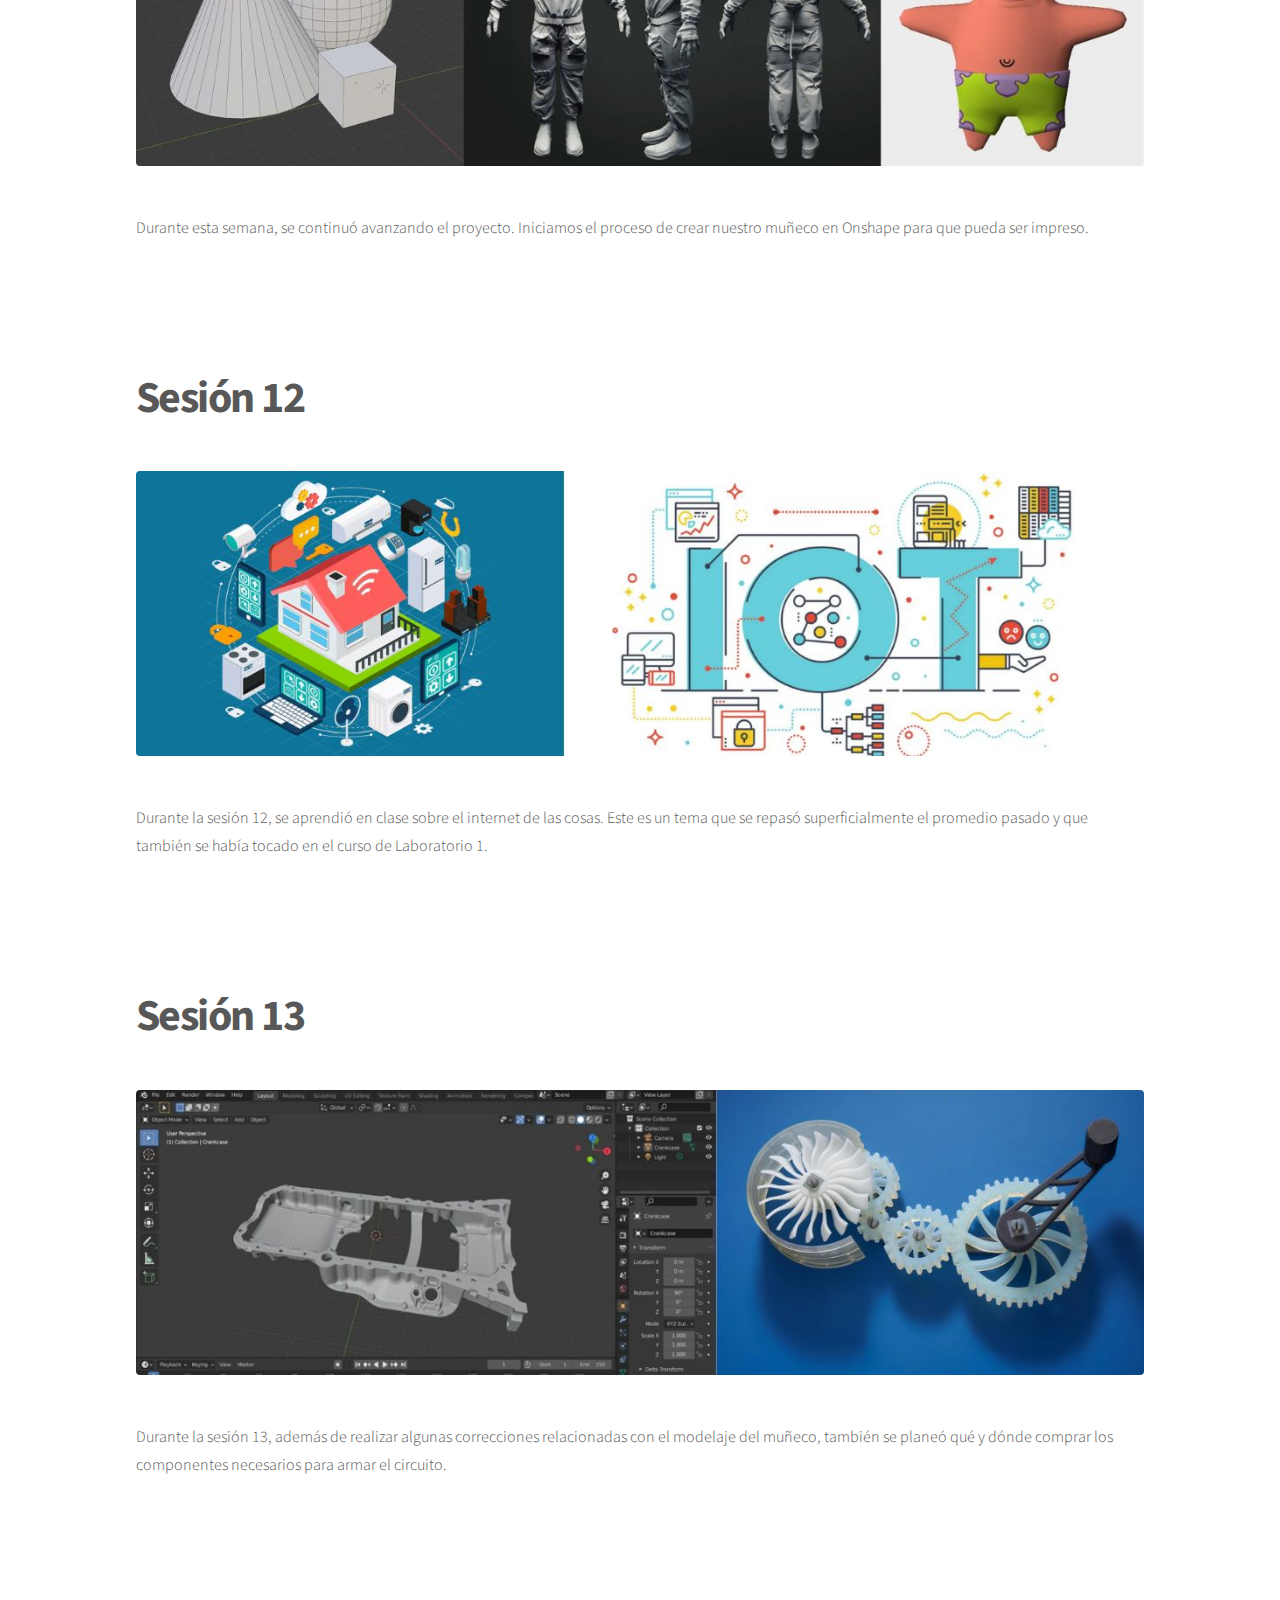
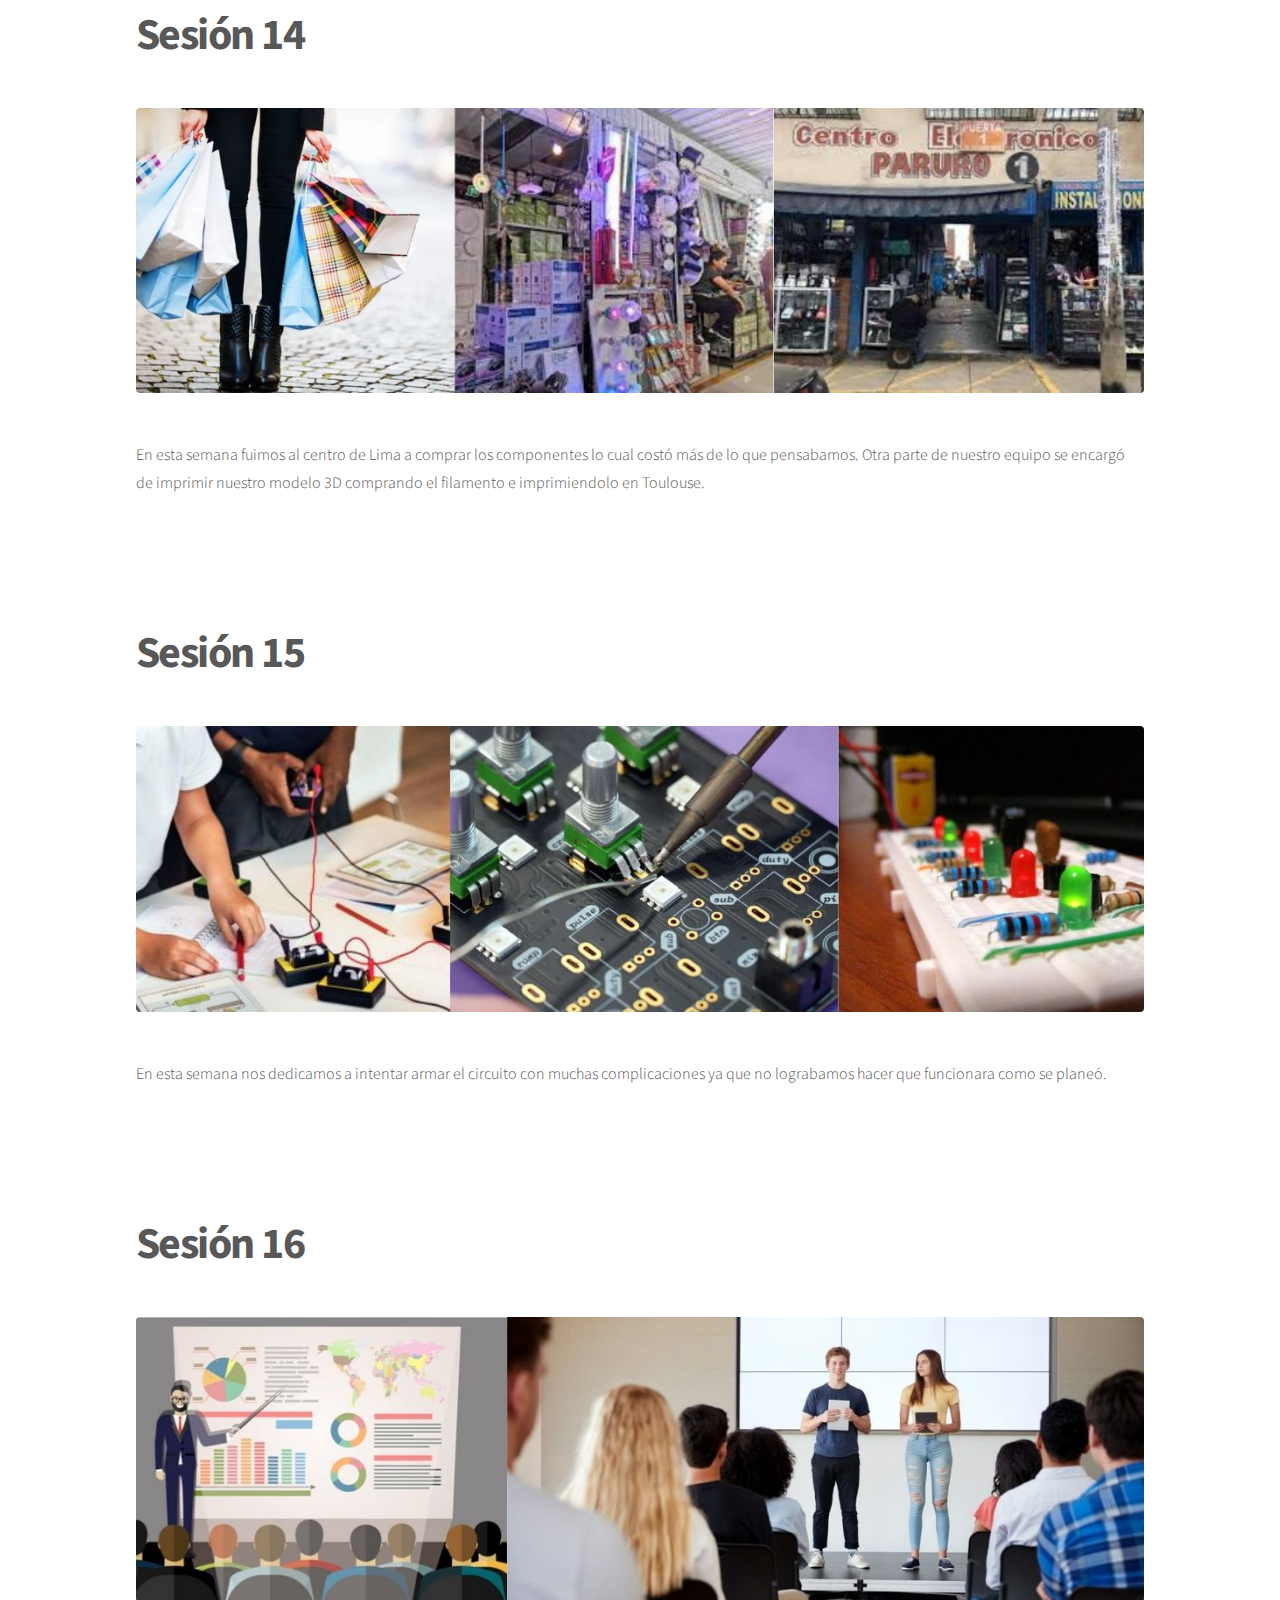
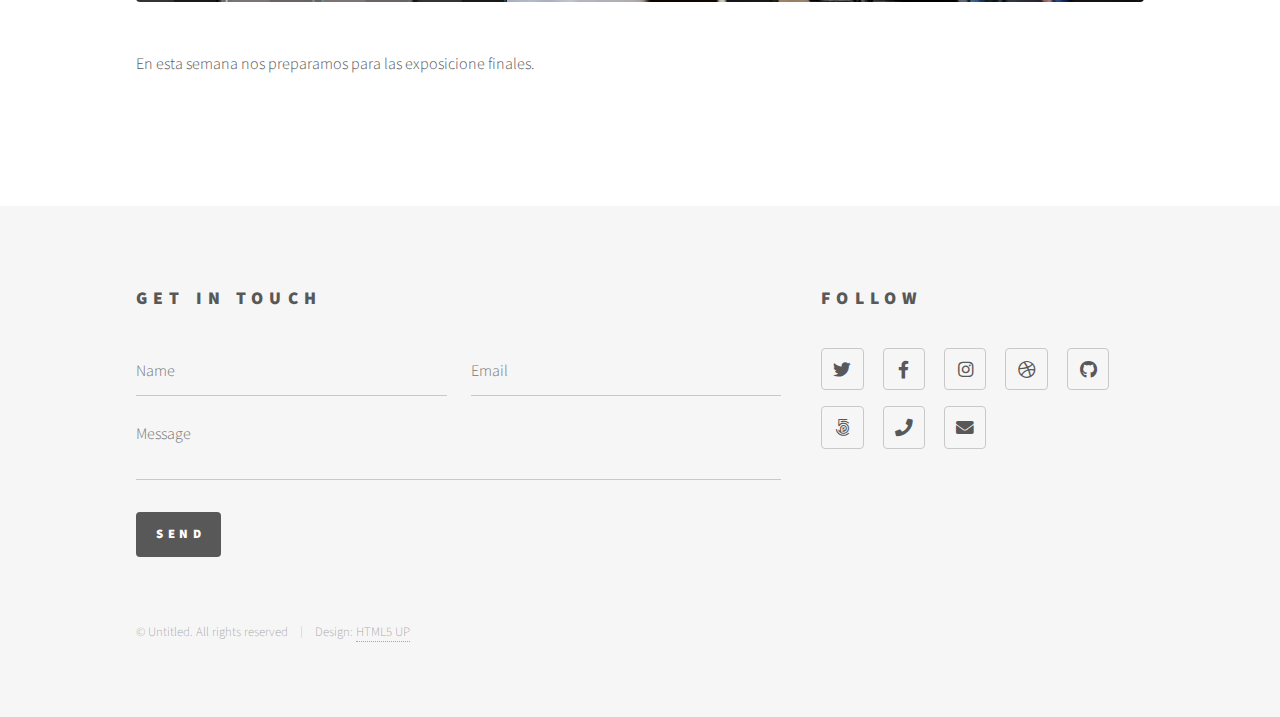
==== commit 04aa0734: "a" ====
--- a/Bitácora.html
+++ b/Bitácora.html
@@ -22,7 +22,7 @@
 
 							<!-- Logo -->
 								<a href="index.html" class="logo">
-									<span class="symbol"><img src="images/logo.svg" alt="" /></span><span class="title">EIKI</span>
+									<span class="symbol"><img src="images/aaaaaaaaaaa.jpg.jpg" alt="" /></span><span class="title">EIKI</span>
 								</a>
 
 							<!-- Nav -->
